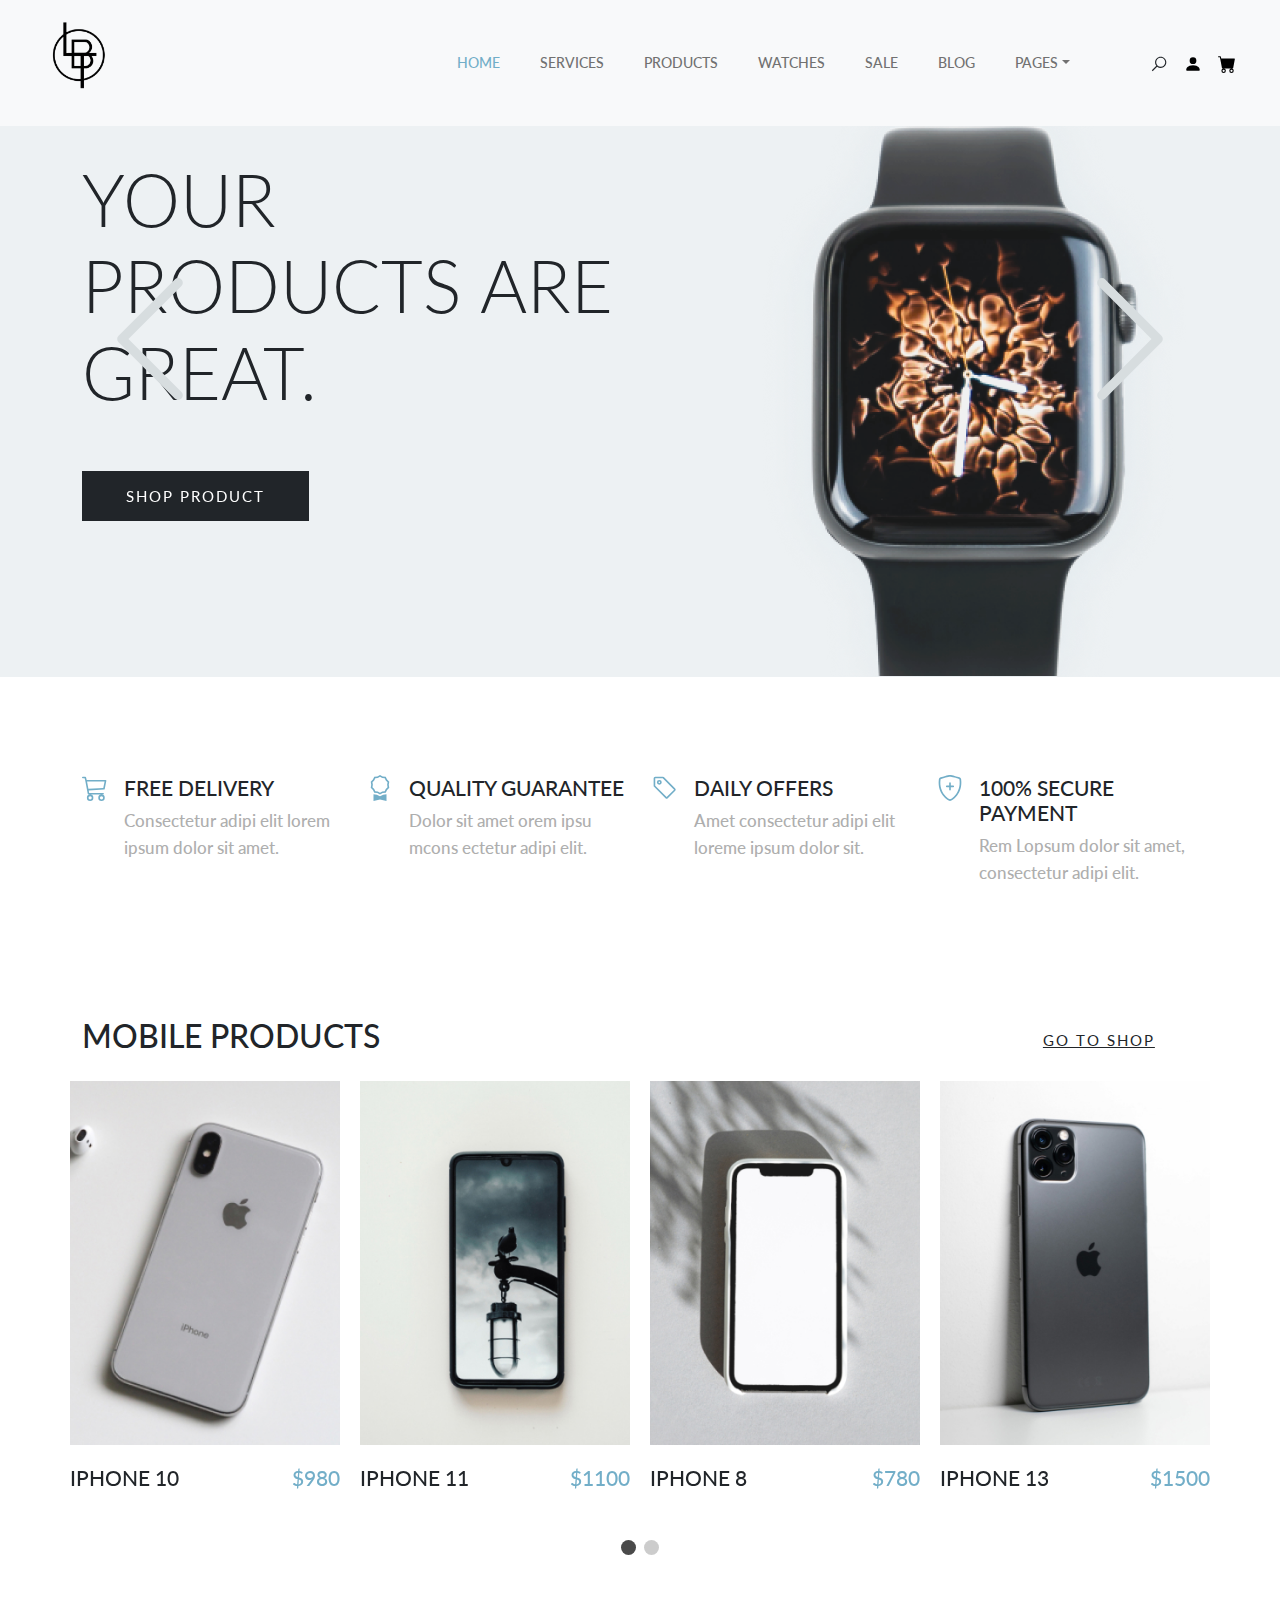
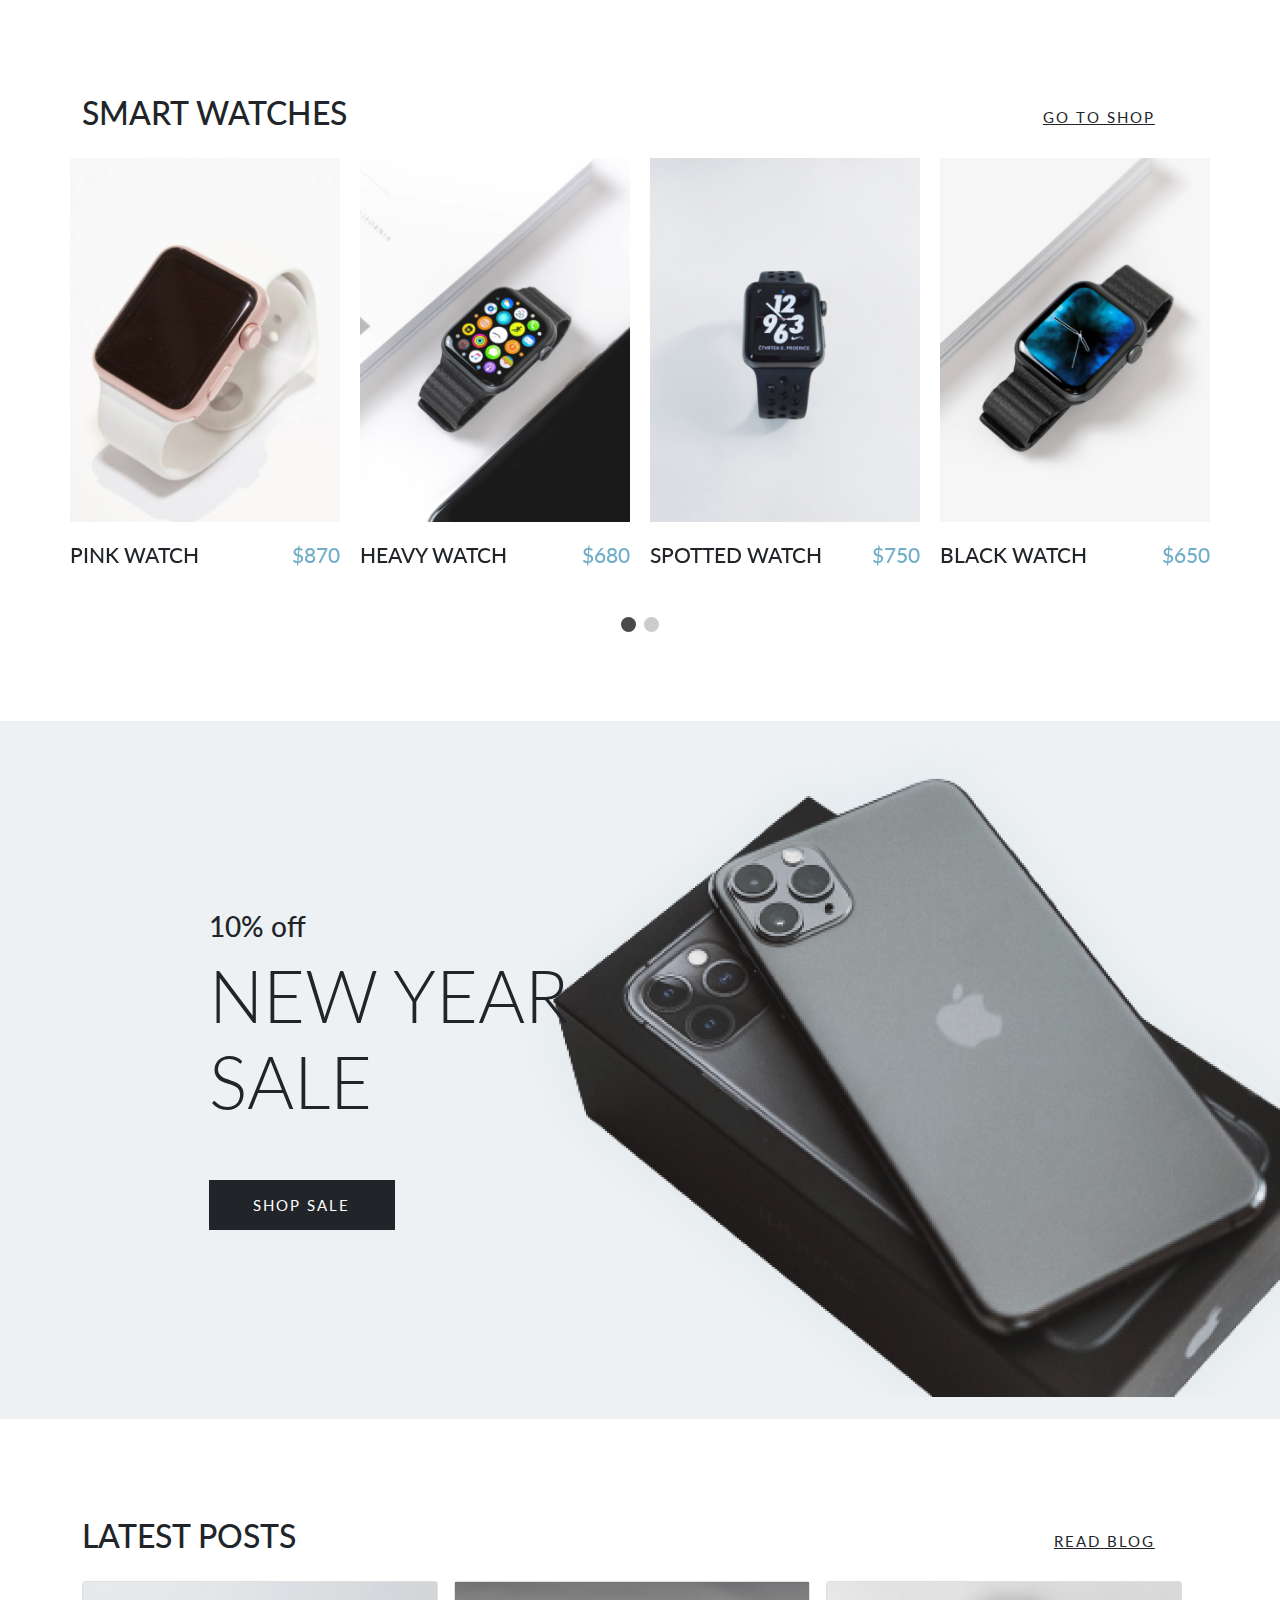
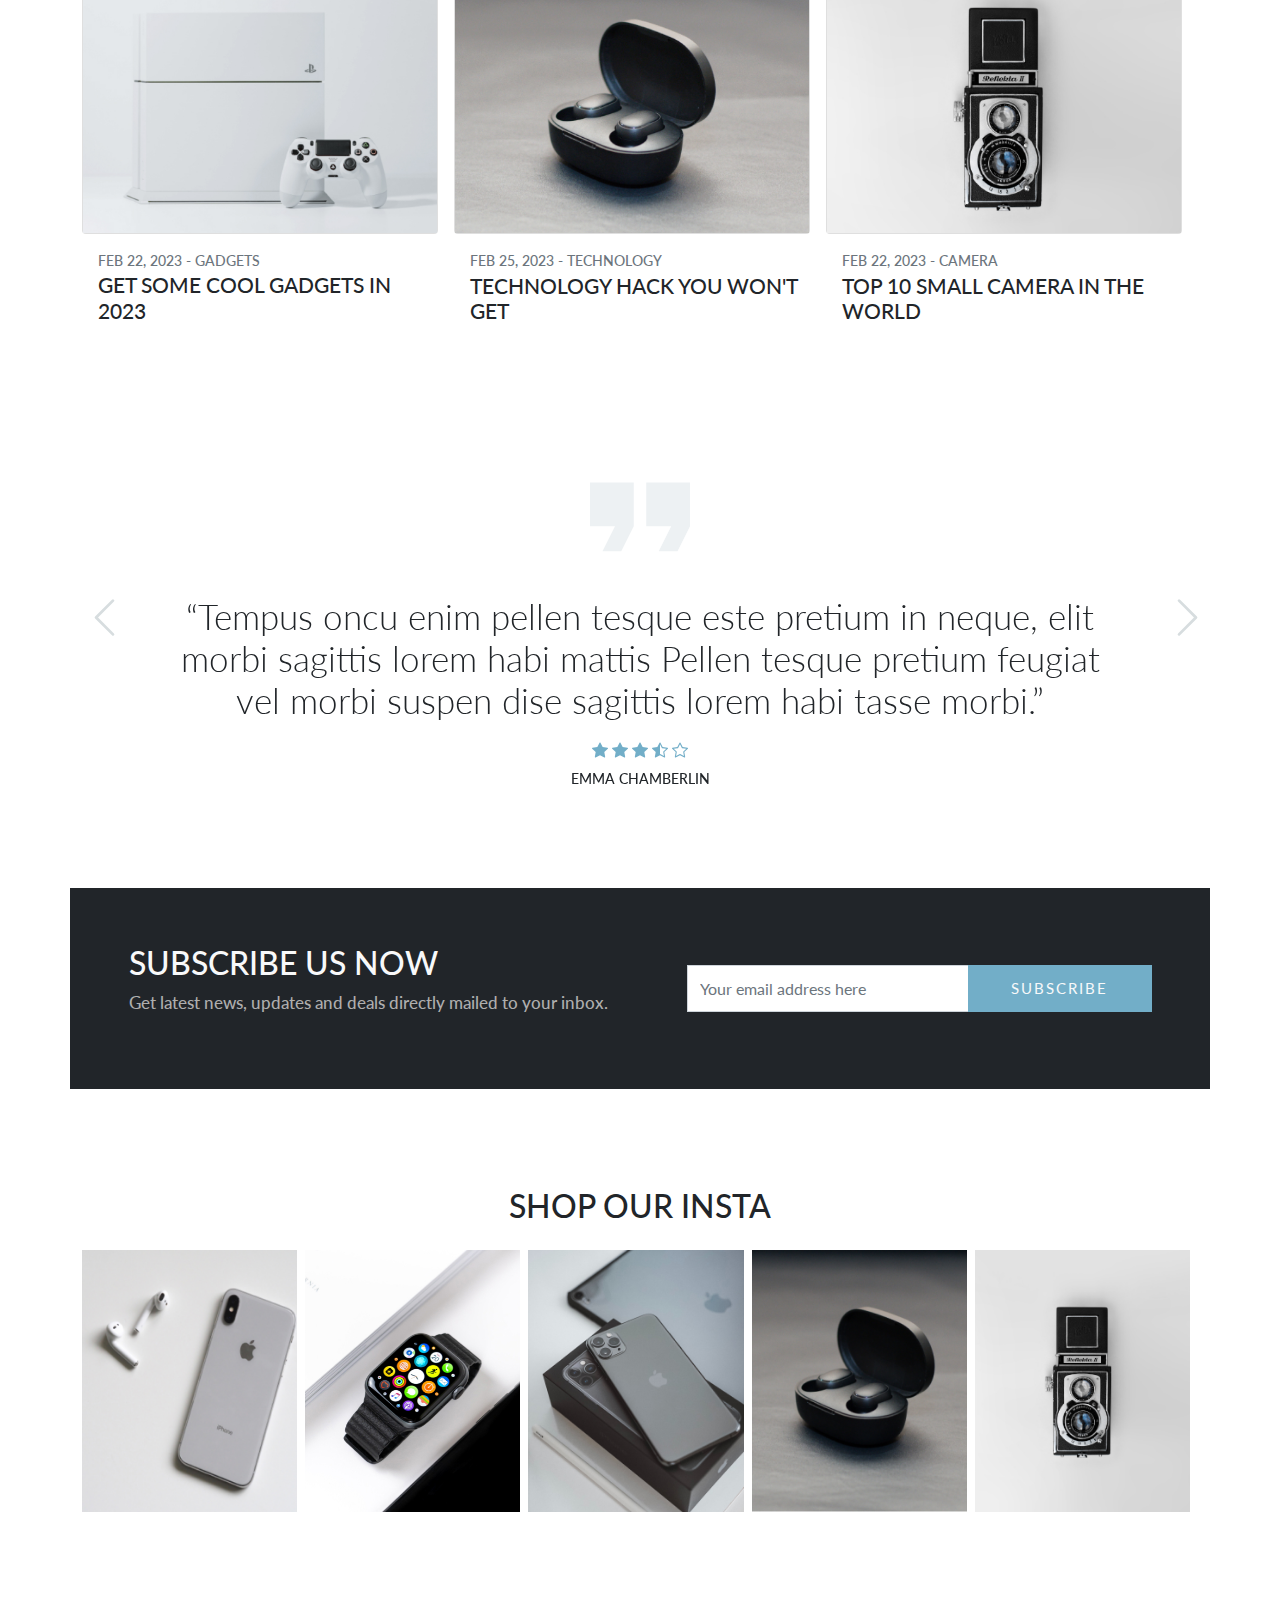
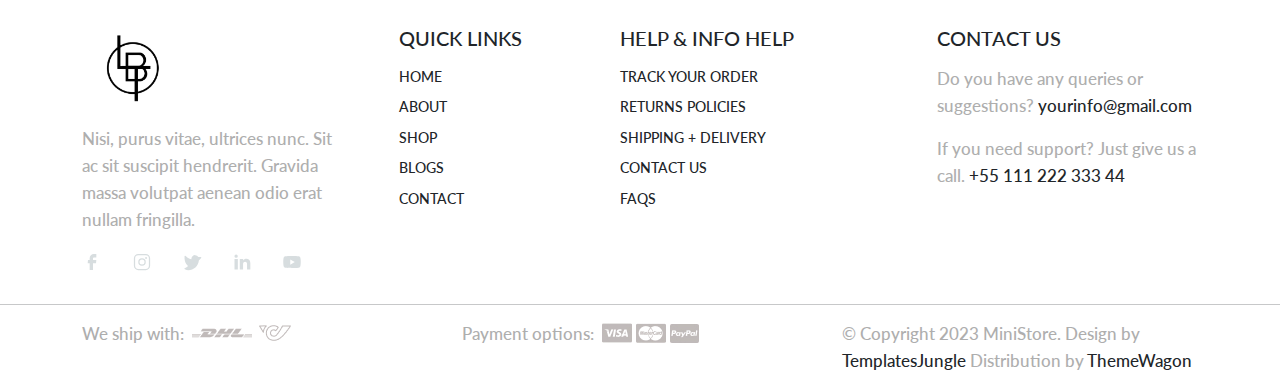
==== index.html @ c38f2921 "logo update" ====
<!DOCTYPE html>
<html>
  <head>
    <title>B.tech Laptopwala</title>
    <meta charset="utf-8" />
    <meta http-equiv="X-UA-Compatible" content="IE=edge" />
    <meta name="viewport" content="width=device-width, initial-scale=1.0" />
    <meta name="format-detection" content="telephone=no" />
    <meta name="apple-mobile-web-app-capable" content="yes" />
    <meta name="author" content="" />
    <meta name="keywords" content="" />
    <meta name="description" content="" />
    <link rel="stylesheet" type="text/css" href="css/bootstrap.min.css" />
    <link rel="stylesheet" type="text/css" href="style.css" />
    <link
      rel="stylesheet"
      href="https://cdn.jsdelivr.net/npm/swiper@9/swiper-bundle.min.css"
    />
    <link rel="preconnect" href="https://fonts.googleapis.com" />
    <link rel="preconnect" href="https://fonts.gstatic.com" crossorigin />
    <link
      href="https://fonts.googleapis.com/css2?family=Jost:wght@300;400;500&family=Lato:wght@300;400;700&display=swap"
      rel="stylesheet"
    />
    <!-- script
    ================================================== -->
    <script src="js/modernizr.js"></script>
  </head>
  <body
    data-bs-spy="scroll"
    data-bs-target="#navbar"
    data-bs-root-margin="0px 0px -40%"
    data-bs-smooth-scroll="true"
    tabindex="0"
  >
    <svg xmlns="http://www.w3.org/2000/svg" style="display: none">
      <symbol
        id="search"
        xmlns="http://www.w3.org/2000/svg"
        viewBox="0 0 32 32"
      >
        <title>Search</title>
        <path
          fill="currentColor"
          d="M19 3C13.488 3 9 7.488 9 13c0 2.395.84 4.59 2.25 6.313L3.281 27.28l1.439 1.44l7.968-7.969A9.922 9.922 0 0 0 19 23c5.512 0 10-4.488 10-10S24.512 3 19 3zm0 2c4.43 0 8 3.57 8 8s-3.57 8-8 8s-8-3.57-8-8s3.57-8 8-8z"
        />
      </symbol>
      <symbol xmlns="http://www.w3.org/2000/svg" id="user" viewBox="0 0 16 16">
        <path
          d="M3 14s-1 0-1-1 1-4 6-4 6 3 6 4-1 1-1 1H3Zm5-6a3 3 0 1 0 0-6 3 3 0 0 0 0 6Z"
        />
      </symbol>
      <symbol xmlns="http://www.w3.org/2000/svg" id="cart" viewBox="0 0 16 16">
        <path
          d="M0 1.5A.5.5 0 0 1 .5 1H2a.5.5 0 0 1 .485.379L2.89 3H14.5a.5.5 0 0 1 .491.592l-1.5 8A.5.5 0 0 1 13 12H4a.5.5 0 0 1-.491-.408L2.01 3.607 1.61 2H.5a.5.5 0 0 1-.5-.5zM5 12a2 2 0 1 0 0 4 2 2 0 0 0 0-4zm7 0a2 2 0 1 0 0 4 2 2 0 0 0 0-4zm-7 1a1 1 0 1 1 0 2 1 1 0 0 1 0-2zm7 0a1 1 0 1 1 0 2 1 1 0 0 1 0-2z"
        />
      </symbol>
      <svg
        xmlns="http://www.w3.org/2000/svg"
        id="chevron-left"
        viewBox="0 0 16 16"
      >
        <path
          fill-rule="evenodd"
          d="M11.354 1.646a.5.5 0 0 1 0 .708L5.707 8l5.647 5.646a.5.5 0 0 1-.708.708l-6-6a.5.5 0 0 1 0-.708l6-6a.5.5 0 0 1 .708 0z"
        />
      </svg>
      <symbol
        xmlns="http://www.w3.org/2000/svg"
        id="chevron-right"
        viewBox="0 0 16 16"
      >
        <path
          fill-rule="evenodd"
          d="M4.646 1.646a.5.5 0 0 1 .708 0l6 6a.5.5 0 0 1 0 .708l-6 6a.5.5 0 0 1-.708-.708L10.293 8 4.646 2.354a.5.5 0 0 1 0-.708z"
        />
      </symbol>
      <symbol
        xmlns="http://www.w3.org/2000/svg"
        id="cart-outline"
        viewBox="0 0 16 16"
      >
        <path
          d="M0 1.5A.5.5 0 0 1 .5 1H2a.5.5 0 0 1 .485.379L2.89 3H14.5a.5.5 0 0 1 .49.598l-1 5a.5.5 0 0 1-.465.401l-9.397.472L4.415 11H13a.5.5 0 0 1 0 1H4a.5.5 0 0 1-.491-.408L2.01 3.607 1.61 2H.5a.5.5 0 0 1-.5-.5zM3.102 4l.84 4.479 9.144-.459L13.89 4H3.102zM5 12a2 2 0 1 0 0 4 2 2 0 0 0 0-4zm7 0a2 2 0 1 0 0 4 2 2 0 0 0 0-4zm-7 1a1 1 0 1 1 0 2 1 1 0 0 1 0-2zm7 0a1 1 0 1 1 0 2 1 1 0 0 1 0-2z"
        />
      </symbol>
      <symbol
        xmlns="http://www.w3.org/2000/svg"
        id="quality"
        viewBox="0 0 16 16"
      >
        <path
          d="M9.669.864 8 0 6.331.864l-1.858.282-.842 1.68-1.337 1.32L2.6 6l-.306 1.854 1.337 1.32.842 1.68 1.858.282L8 12l1.669-.864 1.858-.282.842-1.68 1.337-1.32L13.4 6l.306-1.854-1.337-1.32-.842-1.68L9.669.864zm1.196 1.193.684 1.365 1.086 1.072L12.387 6l.248 1.506-1.086 1.072-.684 1.365-1.51.229L8 10.874l-1.355-.702-1.51-.229-.684-1.365-1.086-1.072L3.614 6l-.25-1.506 1.087-1.072.684-1.365 1.51-.229L8 1.126l1.356.702 1.509.229z"
        />
        <path
          d="M4 11.794V16l4-1 4 1v-4.206l-2.018.306L8 13.126 6.018 12.1 4 11.794z"
        />
      </symbol>
      <symbol
        xmlns="http://www.w3.org/2000/svg"
        id="price-tag"
        viewBox="0 0 16 16"
      >
        <path
          d="M6 4.5a1.5 1.5 0 1 1-3 0 1.5 1.5 0 0 1 3 0zm-1 0a.5.5 0 1 0-1 0 .5.5 0 0 0 1 0z"
        />
        <path
          d="M2 1h4.586a1 1 0 0 1 .707.293l7 7a1 1 0 0 1 0 1.414l-4.586 4.586a1 1 0 0 1-1.414 0l-7-7A1 1 0 0 1 1 6.586V2a1 1 0 0 1 1-1zm0 5.586 7 7L13.586 9l-7-7H2v4.586z"
        />
      </symbol>
      <symbol
        xmlns="http://www.w3.org/2000/svg"
        id="shield-plus"
        viewBox="0 0 16 16"
      >
        <path
          d="M5.338 1.59a61.44 61.44 0 0 0-2.837.856.481.481 0 0 0-.328.39c-.554 4.157.726 7.19 2.253 9.188a10.725 10.725 0 0 0 2.287 2.233c.346.244.652.42.893.533.12.057.218.095.293.118a.55.55 0 0 0 .101.025.615.615 0 0 0 .1-.025c.076-.023.174-.061.294-.118.24-.113.547-.29.893-.533a10.726 10.726 0 0 0 2.287-2.233c1.527-1.997 2.807-5.031 2.253-9.188a.48.48 0 0 0-.328-.39c-.651-.213-1.75-.56-2.837-.855C9.552 1.29 8.531 1.067 8 1.067c-.53 0-1.552.223-2.662.524zM5.072.56C6.157.265 7.31 0 8 0s1.843.265 2.928.56c1.11.3 2.229.655 2.887.87a1.54 1.54 0 0 1 1.044 1.262c.596 4.477-.787 7.795-2.465 9.99a11.775 11.775 0 0 1-2.517 2.453 7.159 7.159 0 0 1-1.048.625c-.28.132-.581.24-.829.24s-.548-.108-.829-.24a7.158 7.158 0 0 1-1.048-.625 11.777 11.777 0 0 1-2.517-2.453C1.928 10.487.545 7.169 1.141 2.692A1.54 1.54 0 0 1 2.185 1.43 62.456 62.456 0 0 1 5.072.56z"
        />
        <path
          d="M8 4.5a.5.5 0 0 1 .5.5v1.5H10a.5.5 0 0 1 0 1H8.5V9a.5.5 0 0 1-1 0V7.5H6a.5.5 0 0 1 0-1h1.5V5a.5.5 0 0 1 .5-.5z"
        />
      </symbol>
      <symbol
        xmlns="http://www.w3.org/2000/svg"
        id="star-fill"
        viewBox="0 0 16 16"
      >
        <path
          d="M3.612 15.443c-.386.198-.824-.149-.746-.592l.83-4.73L.173 6.765c-.329-.314-.158-.888.283-.95l4.898-.696L7.538.792c.197-.39.73-.39.927 0l2.184 4.327 4.898.696c.441.062.612.636.282.95l-3.522 3.356.83 4.73c.078.443-.36.79-.746.592L8 13.187l-4.389 2.256z"
        />
      </symbol>
      <symbol
        xmlns="http://www.w3.org/2000/svg"
        id="star-empty"
        viewBox="0 0 16 16"
      >
        <path
          d="M2.866 14.85c-.078.444.36.791.746.593l4.39-2.256 4.389 2.256c.386.198.824-.149.746-.592l-.83-4.73 3.522-3.356c.33-.314.16-.888-.282-.95l-4.898-.696L8.465.792a.513.513 0 0 0-.927 0L5.354 5.12l-4.898.696c-.441.062-.612.636-.283.95l3.523 3.356-.83 4.73zm4.905-2.767-3.686 1.894.694-3.957a.565.565 0 0 0-.163-.505L1.71 6.745l4.052-.576a.525.525 0 0 0 .393-.288L8 2.223l1.847 3.658a.525.525 0 0 0 .393.288l4.052.575-2.906 2.77a.565.565 0 0 0-.163.506l.694 3.957-3.686-1.894a.503.503 0 0 0-.461 0z"
        />
      </symbol>
      <symbol
        xmlns="http://www.w3.org/2000/svg"
        id="star-half"
        viewBox="0 0 16 16"
      >
        <path
          d="M5.354 5.119 7.538.792A.516.516 0 0 1 8 .5c.183 0 .366.097.465.292l2.184 4.327 4.898.696A.537.537 0 0 1 16 6.32a.548.548 0 0 1-.17.445l-3.523 3.356.83 4.73c.078.443-.36.79-.746.592L8 13.187l-4.389 2.256a.52.52 0 0 1-.146.05c-.342.06-.668-.254-.6-.642l.83-4.73L.173 6.765a.55.55 0 0 1-.172-.403.58.58 0 0 1 .085-.302.513.513 0 0 1 .37-.245l4.898-.696zM8 12.027a.5.5 0 0 1 .232.056l3.686 1.894-.694-3.957a.565.565 0 0 1 .162-.505l2.907-2.77-4.052-.576a.525.525 0 0 1-.393-.288L8.001 2.223 8 2.226v9.8z"
        />
      </symbol>
      <symbol xmlns="http://www.w3.org/2000/svg" id="quote" viewBox="0 0 24 24">
        <path
          fill="currentColor"
          d="m15 17l2-4h-4V6h7v7l-2 4h-3Zm-9 0l2-4H4V6h7v7l-2 4H6Z"
        />
      </symbol>
      <symbol
        xmlns="http://www.w3.org/2000/svg"
        id="facebook"
        viewBox="0 0 24 24"
      >
        <path
          fill="currentColor"
          d="M9.198 21.5h4v-8.01h3.604l.396-3.98h-4V7.5a1 1 0 0 1 1-1h3v-4h-3a5 5 0 0 0-5 5v2.01h-2l-.396 3.98h2.396v8.01Z"
        />
      </symbol>
      <symbol
        xmlns="http://www.w3.org/2000/svg"
        id="youtube"
        viewBox="0 0 32 32"
      >
        <path
          fill="currentColor"
          d="M29.41 9.26a3.5 3.5 0 0 0-2.47-2.47C24.76 6.2 16 6.2 16 6.2s-8.76 0-10.94.59a3.5 3.5 0 0 0-2.47 2.47A36.13 36.13 0 0 0 2 16a36.13 36.13 0 0 0 .59 6.74a3.5 3.5 0 0 0 2.47 2.47c2.18.59 10.94.59 10.94.59s8.76 0 10.94-.59a3.5 3.5 0 0 0 2.47-2.47A36.13 36.13 0 0 0 30 16a36.13 36.13 0 0 0-.59-6.74ZM13.2 20.2v-8.4l7.27 4.2Z"
        />
      </symbol>
      <symbol
        xmlns="http://www.w3.org/2000/svg"
        id="twitter"
        viewBox="0 0 256 256"
      >
        <path
          fill="currentColor"
          d="m245.66 77.66l-29.9 29.9C209.72 177.58 150.67 232 80 232c-14.52 0-26.49-2.3-35.58-6.84c-7.33-3.67-10.33-7.6-11.08-8.72a8 8 0 0 1 3.85-11.93c.26-.1 24.24-9.31 39.47-26.84a110.93 110.93 0 0 1-21.88-24.2c-12.4-18.41-26.28-50.39-22-98.18a8 8 0 0 1 13.65-4.92c.35.35 33.28 33.1 73.54 43.72V88a47.87 47.87 0 0 1 14.36-34.3A46.87 46.87 0 0 1 168.1 40a48.66 48.66 0 0 1 41.47 24H240a8 8 0 0 1 5.66 13.66Z"
        />
      </symbol>
      <symbol
        xmlns="http://www.w3.org/2000/svg"
        id="instagram"
        viewBox="0 0 256 256"
      >
        <path
          fill="currentColor"
          d="M128 80a48 48 0 1 0 48 48a48.05 48.05 0 0 0-48-48Zm0 80a32 32 0 1 1 32-32a32 32 0 0 1-32 32Zm48-136H80a56.06 56.06 0 0 0-56 56v96a56.06 56.06 0 0 0 56 56h96a56.06 56.06 0 0 0 56-56V80a56.06 56.06 0 0 0-56-56Zm40 152a40 40 0 0 1-40 40H80a40 40 0 0 1-40-40V80a40 40 0 0 1 40-40h96a40 40 0 0 1 40 40ZM192 76a12 12 0 1 1-12-12a12 12 0 0 1 12 12Z"
        />
      </symbol>
      <symbol
        xmlns="http://www.w3.org/2000/svg"
        id="linkedin"
        viewBox="0 0 24 24"
      >
        <path
          fill="currentColor"
          d="M6.94 5a2 2 0 1 1-4-.002a2 2 0 0 1 4 .002zM7 8.48H3V21h4V8.48zm6.32 0H9.34V21h3.94v-6.57c0-3.66 4.77-4 4.77 0V21H22v-7.93c0-6.17-7.06-5.94-8.72-2.91l.04-1.68z"
        />
      </symbol>
      <symbol
        xmlns="http://www.w3.org/2000/svg"
        id="nav-icon"
        viewBox="0 0 16 16"
      >
        <path
          d="M14 10.5a.5.5 0 0 0-.5-.5h-3a.5.5 0 0 0 0 1h3a.5.5 0 0 0 .5-.5zm0-3a.5.5 0 0 0-.5-.5h-7a.5.5 0 0 0 0 1h7a.5.5 0 0 0 .5-.5zm0-3a.5.5 0 0 0-.5-.5h-11a.5.5 0 0 0 0 1h11a.5.5 0 0 0 .5-.5z"
        />
      </symbol>
      <symbol xmlns="http://www.w3.org/2000/svg" id="close" viewBox="0 0 16 16">
        <path
          d="M2.146 2.854a.5.5 0 1 1 .708-.708L8 7.293l5.146-5.147a.5.5 0 0 1 .708.708L8.707 8l5.147 5.146a.5.5 0 0 1-.708.708L8 8.707l-5.146 5.147a.5.5 0 0 1-.708-.708L7.293 8 2.146 2.854Z"
        />
      </symbol>
      <symbol
        xmlns="http://www.w3.org/2000/svg"
        id="navbar-icon"
        viewBox="0 0 16 16"
      >
        <path
          d="M14 10.5a.5.5 0 0 0-.5-.5h-3a.5.5 0 0 0 0 1h3a.5.5 0 0 0 .5-.5zm0-3a.5.5 0 0 0-.5-.5h-7a.5.5 0 0 0 0 1h7a.5.5 0 0 0 .5-.5zm0-3a.5.5 0 0 0-.5-.5h-11a.5.5 0 0 0 0 1h11a.5.5 0 0 0 .5-.5z"
        />
      </symbol>
    </svg>

    <div class="search-popup">
      <div class="search-popup-container">
        <form role="search" method="get" class="search-form" action="">
          <input
            type="search"
            id="search-form"
            class="search-field"
            placeholder="Type and press enter"
            value=""
            name="s"
          />
          <button type="submit" class="search-submit">
            <svg class="search"><use xlink:href="#search"></use></svg>
          </button>
        </form>

        <h5 class="cat-list-title">Browse Categories</h5>

        <ul class="cat-list">
          <li class="cat-list-item">
            <a href="#" title="Mobile Phones">Mobile Phones</a>
          </li>
          <li class="cat-list-item">
            <a href="#" title="Smart Watches">Smart Watches</a>
          </li>
          <li class="cat-list-item">
            <a href="#" title="Headphones">Headphones</a>
          </li>
          <li class="cat-list-item">
            <a href="#" title="Accessories">Accessories</a>
          </li>
          <li class="cat-list-item">
            <a href="#" title="Monitors">Monitors</a>
          </li>
          <li class="cat-list-item">
            <a href="#" title="Speakers">Speakers</a>
          </li>
          <li class="cat-list-item">
            <a href="#" title="Memory Cards">Memory Cards</a>
          </li>
        </ul>
      </div>
    </div>

    <header
      id="header"
      class="site-header header-scrolled position-fixed text-black bg-light"
    >
      <nav id="header-nav" class="navbar navbar-expand-lg px-3">
        <div class="container-fluid">
          <a class="navbar-brand" href="index.html">
            <img src="images/main-logo.png" class="logo" style="width: 100px" />
          </a>
          <button
            class="navbar-toggler d-flex d-lg-none order-3 p-2"
            type="button"
            data-bs-toggle="offcanvas"
            data-bs-target="#bdNavbar"
            aria-controls="bdNavbar"
            aria-expanded="false"
            aria-label="Toggle navigation"
          >
            <svg class="navbar-icon">
              <use xlink:href="#navbar-icon"></use>
            </svg>
          </button>
          <div
            class="offcanvas offcanvas-end"
            tabindex="-1"
            id="bdNavbar"
            aria-labelledby="bdNavbarOffcanvasLabel"
          >
            <div class="offcanvas-header px-4 pb-0">
              <a class="navbar-brand" href="index.html" style="width: 100px">
                <img
                  src="images/main-logo.png"
                  class="logo"
                  style="width: 100px"
                />
              </a>
              <button
                type="button"
                class="btn-close btn-close-black"
                data-bs-dismiss="offcanvas"
                aria-label="Close"
                data-bs-target="#bdNavbar"
              ></button>
            </div>
            <div class="offcanvas-body">
              <ul
                id="navbar"
                class="navbar-nav text-uppercase justify-content-end align-items-center flex-grow-1 pe-3"
              >
                <li class="nav-item">
                  <a class="nav-link me-4 active" href="#billboard">Home</a>
                </li>
                <li class="nav-item">
                  <a class="nav-link me-4" href="#company-services">Services</a>
                </li>
                <li class="nav-item">
                  <a class="nav-link me-4" href="#mobile-products">Products</a>
                </li>
                <li class="nav-item">
                  <a class="nav-link me-4" href="#smart-watches">Watches</a>
                </li>
                <li class="nav-item">
                  <a class="nav-link me-4" href="#yearly-sale">Sale</a>
                </li>
                <li class="nav-item">
                  <a class="nav-link me-4" href="#latest-blog">Blog</a>
                </li>
                <li class="nav-item dropdown">
                  <a
                    class="nav-link me-4 dropdown-toggle link-dark"
                    data-bs-toggle="dropdown"
                    href="#"
                    role="button"
                    aria-expanded="false"
                    >Pages</a
                  >
                  <ul class="dropdown-menu">
                    <li>
                      <a href="about.html" class="dropdown-item">About</a>
                    </li>
                    <li>
                      <a href="blog.html" class="dropdown-item">Blog</a>
                    </li>
                    <li>
                      <a href="shop.html" class="dropdown-item">Shop</a>
                    </li>
                    <li>
                      <a href="cart.html" class="dropdown-item">Cart</a>
                    </li>
                    <li>
                      <a href="checkout.html" class="dropdown-item">Checkout</a>
                    </li>
                    <li>
                      <a href="single-post.html" class="dropdown-item"
                        >Single Post</a
                      >
                    </li>
                    <li>
                      <a href="single-product.html" class="dropdown-item"
                        >Single Product</a
                      >
                    </li>
                    <li>
                      <a href="contact.html" class="dropdown-item">Contact</a>
                    </li>
                  </ul>
                </li>
                <li class="nav-item">
                  <div class="user-items ps-5">
                    <ul class="d-flex justify-content-end list-unstyled">
                      <li class="search-item pe-3">
                        <a href="#" class="search-button">
                          <svg class="search">
                            <use xlink:href="#search"></use>
                          </svg>
                        </a>
                      </li>
                      <li class="pe-3">
                        <a href="#">
                          <svg class="user">
                            <use xlink:href="#user"></use>
                          </svg>
                        </a>
                      </li>
                      <li>
                        <a href="cart.html">
                          <svg class="cart">
                            <use xlink:href="#cart"></use>
                          </svg>
                        </a>
                      </li>
                    </ul>
                  </div>
                </li>
              </ul>
            </div>
          </div>
        </div>
      </nav>
    </header>
    <section
      id="billboard"
      class="position-relative overflow-hidden bg-light-blue"
    >
      <div class="swiper main-swiper">
        <div class="swiper-wrapper">
          <div class="swiper-slide">
            <div class="container">
              <div class="row d-flex align-items-center">
                <div class="col-md-6">
                  <div class="banner-content">
                    <h1 class="display-2 text-uppercase text-dark pb-5">
                      Your Products Are Great.
                    </h1>
                    <a
                      href="shop.html"
                      class="btn btn-medium btn-dark text-uppercase btn-rounded-none"
                      >Shop Product</a
                    >
                  </div>
                </div>
                <div class="col-md-5">
                  <div class="image-holder">
                    <img src="images/banner-image.png" alt="banner" />
                  </div>
                </div>
              </div>
            </div>
          </div>
          <div class="swiper-slide">
            <div class="container">
              <div class="row d-flex flex-wrap align-items-center">
                <div class="col-md-6">
                  <div class="banner-content">
                    <h1 class="display-2 text-uppercase text-dark pb-5">
                      Technology Hack You Won't Get
                    </h1>
                    <a
                      href="shop.html"
                      class="btn btn-medium btn-dark text-uppercase btn-rounded-none"
                      >Shop Product</a
                    >
                  </div>
                </div>
                <div class="col-md-5">
                  <div class="image-holder">
                    <img src="images/banner-image.png" alt="banner" />
                  </div>
                </div>
              </div>
            </div>
          </div>
        </div>
      </div>
      <div class="swiper-icon swiper-arrow swiper-arrow-prev">
        <svg class="chevron-left">
          <use xlink:href="#chevron-left" />
        </svg>
      </div>
      <div class="swiper-icon swiper-arrow swiper-arrow-next">
        <svg class="chevron-right">
          <use xlink:href="#chevron-right" />
        </svg>
      </div>
    </section>
    <section id="company-services" class="padding-large">
      <div class="container">
        <div class="row">
          <div class="col-lg-3 col-md-6 pb-3">
            <div class="icon-box d-flex">
              <div class="icon-box-icon pe-3 pb-3">
                <svg class="cart-outline">
                  <use xlink:href="#cart-outline" />
                </svg>
              </div>
              <div class="icon-box-content">
                <h3 class="card-title text-uppercase text-dark">
                  Free delivery
                </h3>
                <p>Consectetur adipi elit lorem ipsum dolor sit amet.</p>
              </div>
            </div>
          </div>
          <div class="col-lg-3 col-md-6 pb-3">
            <div class="icon-box d-flex">
              <div class="icon-box-icon pe-3 pb-3">
                <svg class="quality">
                  <use xlink:href="#quality" />
                </svg>
              </div>
              <div class="icon-box-content">
                <h3 class="card-title text-uppercase text-dark">
                  Quality guarantee
                </h3>
                <p>Dolor sit amet orem ipsu mcons ectetur adipi elit.</p>
              </div>
            </div>
          </div>
          <div class="col-lg-3 col-md-6 pb-3">
            <div class="icon-box d-flex">
              <div class="icon-box-icon pe-3 pb-3">
                <svg class="price-tag">
                  <use xlink:href="#price-tag" />
                </svg>
              </div>
              <div class="icon-box-content">
                <h3 class="card-title text-uppercase text-dark">
                  Daily offers
                </h3>
                <p>Amet consectetur adipi elit loreme ipsum dolor sit.</p>
              </div>
            </div>
          </div>
          <div class="col-lg-3 col-md-6 pb-3">
            <div class="icon-box d-flex">
              <div class="icon-box-icon pe-3 pb-3">
                <svg class="shield-plus">
                  <use xlink:href="#shield-plus" />
                </svg>
              </div>
              <div class="icon-box-content">
                <h3 class="card-title text-uppercase text-dark">
                  100% secure payment
                </h3>
                <p>Rem Lopsum dolor sit amet, consectetur adipi elit.</p>
              </div>
            </div>
          </div>
        </div>
      </div>
    </section>
    <section
      id="mobile-products"
      class="product-store position-relative padding-large no-padding-top"
    >
      <div class="container">
        <div class="row">
          <div class="display-header d-flex justify-content-between pb-3">
            <h2 class="display-7 text-dark text-uppercase">Mobile Products</h2>
            <div class="btn-right">
              <a
                href="shop.html"
                class="btn btn-medium btn-normal text-uppercase"
                >Go to Shop</a
              >
            </div>
          </div>
          <div class="swiper product-swiper">
            <div class="swiper-wrapper">
              <div class="swiper-slide">
                <div class="product-card position-relative">
                  <div class="image-holder">
                    <img
                      src="images/product-item1.jpg"
                      alt="product-item"
                      class="img-fluid"
                    />
                  </div>
                  <div class="cart-concern position-absolute">
                    <div class="cart-button d-flex">
                      <a href="#" class="btn btn-medium btn-black"
                        >Add to Cart<svg class="cart-outline">
                          <use xlink:href="#cart-outline"></use></svg
                      ></a>
                    </div>
                  </div>
                  <div
                    class="card-detail d-flex justify-content-between align-items-baseline pt-3"
                  >
                    <h3 class="card-title text-uppercase">
                      <a href="#">Iphone 10</a>
                    </h3>
                    <span class="item-price text-primary">$980</span>
                  </div>
                </div>
              </div>
              <div class="swiper-slide">
                <div class="product-card position-relative">
                  <div class="image-holder">
                    <img
                      src="images/product-item2.jpg"
                      alt="product-item"
                      class="img-fluid"
                    />
                  </div>
                  <div class="cart-concern position-absolute">
                    <div class="cart-button d-flex">
                      <a href="#" class="btn btn-medium btn-black"
                        >Add to Cart<svg class="cart-outline">
                          <use xlink:href="#cart-outline"></use></svg
                      ></a>
                    </div>
                  </div>
                  <div
                    class="card-detail d-flex justify-content-between align-items-baseline pt-3"
                  >
                    <h3 class="card-title text-uppercase">
                      <a href="#">Iphone 11</a>
                    </h3>
                    <span class="item-price text-primary">$1100</span>
                  </div>
                </div>
              </div>
              <div class="swiper-slide">
                <div class="product-card position-relative">
                  <div class="image-holder">
                    <img
                      src="images/product-item3.jpg"
                      alt="product-item"
                      class="img-fluid"
                    />
                  </div>
                  <div class="cart-concern position-absolute">
                    <div class="cart-button d-flex">
                      <a href="#" class="btn btn-medium btn-black"
                        >Add to Cart<svg class="cart-outline">
                          <use xlink:href="#cart-outline"></use></svg
                      ></a>
                    </div>
                  </div>
                  <div
                    class="card-detail d-flex justify-content-between align-items-baseline pt-3"
                  >
                    <h3 class="card-title text-uppercase">
                      <a href="#">Iphone 8</a>
                    </h3>
                    <span class="item-price text-primary">$780</span>
                  </div>
                </div>
              </div>
              <div class="swiper-slide">
                <div class="product-card position-relative">
                  <div class="image-holder">
                    <img
                      src="images/product-item4.jpg"
                      alt="product-item"
                      class="img-fluid"
                    />
                  </div>
                  <div class="cart-concern position-absolute">
                    <div class="cart-button d-flex">
                      <a href="#" class="btn btn-medium btn-black"
                        >Add to Cart<svg class="cart-outline">
                          <use xlink:href="#cart-outline"></use></svg
                      ></a>
                    </div>
                  </div>
                  <div
                    class="card-detail d-flex justify-content-between align-items-baseline pt-3"
                  >
                    <h3 class="card-title text-uppercase">
                      <a href="#">Iphone 13</a>
                    </h3>
                    <span class="item-price text-primary">$1500</span>
                  </div>
                </div>
              </div>
              <div class="swiper-slide">
                <div class="product-card position-relative">
                  <div class="image-holder">
                    <img
                      src="images/product-item5.jpg"
                      alt="product-item"
                      class="img-fluid"
                    />
                  </div>
                  <div class="cart-concern position-absolute">
                    <div class="cart-button d-flex">
                      <a href="#" class="btn btn-medium btn-black"
                        >Add to Cart<svg class="cart-outline">
                          <use xlink:href="#cart-outline"></use></svg
                      ></a>
                    </div>
                  </div>
                  <div
                    class="card-detail d-flex justify-content-between align-items-baseline pt-3"
                  >
                    <h3 class="card-title text-uppercase">
                      <a href="#">Iphone 12</a>
                    </h3>
                    <span class="item-price text-primary">$1300</span>
                  </div>
                </div>
              </div>
            </div>
          </div>
        </div>
      </div>
      <div class="swiper-pagination position-absolute text-center"></div>
    </section>
    <section
      id="smart-watches"
      class="product-store padding-large position-relative"
    >
      <div class="container">
        <div class="row">
          <div class="display-header d-flex justify-content-between pb-3">
            <h2 class="display-7 text-dark text-uppercase">Smart Watches</h2>
            <div class="btn-right">
              <a
                href="shop.html"
                class="btn btn-medium btn-normal text-uppercase"
                >Go to Shop</a
              >
            </div>
          </div>
          <div class="swiper product-watch-swiper">
            <div class="swiper-wrapper">
              <div class="swiper-slide">
                <div class="product-card position-relative">
                  <div class="image-holder">
                    <img
                      src="images/product-item6.jpg"
                      alt="product-item"
                      class="img-fluid"
                    />
                  </div>
                  <div class="cart-concern position-absolute">
                    <div class="cart-button d-flex">
                      <a href="#" class="btn btn-medium btn-black"
                        >Add to Cart<svg class="cart-outline">
                          <use xlink:href="#cart-outline"></use></svg
                      ></a>
                    </div>
                  </div>
                  <div
                    class="card-detail d-flex justify-content-between align-items-baseline pt-3"
                  >
                    <h3 class="card-title text-uppercase">
                      <a href="#">Pink watch</a>
                    </h3>
                    <span class="item-price text-primary">$870</span>
                  </div>
                </div>
              </div>
              <div class="swiper-slide">
                <div class="product-card position-relative">
                  <div class="image-holder">
                    <img
                      src="images/product-item7.jpg"
                      alt="product-item"
                      class="img-fluid"
                    />
                  </div>
                  <div class="cart-concern position-absolute">
                    <div class="cart-button d-flex">
                      <a href="#" class="btn btn-medium btn-black"
                        >Add to Cart<svg class="cart-outline">
                          <use xlink:href="#cart-outline"></use></svg
                      ></a>
                    </div>
                  </div>
                  <div
                    class="card-detail d-flex justify-content-between align-items-baseline pt-3"
                  >
                    <h3 class="card-title text-uppercase">
                      <a href="#">Heavy watch</a>
                    </h3>
                    <span class="item-price text-primary">$680</span>
                  </div>
                </div>
              </div>
              <div class="swiper-slide">
                <div class="product-card position-relative">
                  <div class="image-holder">
                    <img
                      src="images/product-item8.jpg"
                      alt="product-item"
                      class="img-fluid"
                    />
                  </div>
                  <div class="cart-concern position-absolute">
                    <div class="cart-button d-flex">
                      <a href="#" class="btn btn-medium btn-black"
                        >Add to Cart<svg class="cart-outline">
                          <use xlink:href="#cart-outline"></use></svg
                      ></a>
                    </div>
                  </div>
                  <div
                    class="card-detail d-flex justify-content-between align-items-baseline pt-3"
                  >
                    <h3 class="card-title text-uppercase">
                      <a href="#">spotted watch</a>
                    </h3>
                    <span class="item-price text-primary">$750</span>
                  </div>
                </div>
              </div>
              <div class="swiper-slide">
                <div class="product-card position-relative">
                  <div class="image-holder">
                    <img
                      src="images/product-item9.jpg"
                      alt="product-item"
                      class="img-fluid"
                    />
                  </div>
                  <div class="cart-concern position-absolute">
                    <div class="cart-button d-flex">
                      <a href="#" class="btn btn-medium btn-black"
                        >Add to Cart<svg class="cart-outline">
                          <use xlink:href="#cart-outline"></use></svg
                      ></a>
                    </div>
                  </div>
                  <div
                    class="card-detail d-flex justify-content-between align-items-baseline pt-3"
                  >
                    <h3 class="card-title text-uppercase">
                      <a href="#">black watch</a>
                    </h3>
                    <span class="item-price text-primary">$650</span>
                  </div>
                </div>
              </div>
              <div class="swiper-slide">
                <div class="product-card position-relative">
                  <div class="image-holder">
                    <img
                      src="images/product-item10.jpg"
                      alt="product-item"
                      class="img-fluid"
                    />
                  </div>
                  <div class="cart-concern position-absolute">
                    <div class="cart-button d-flex">
                      <a href="#" class="btn btn-medium btn-black"
                        >Add to Cart<svg class="cart-outline">
                          <use xlink:href="#cart-outline"></use></svg
                      ></a>
                    </div>
                  </div>
                  <div class="card-detail d-flex justify-content-between pt-3">
                    <h3 class="card-title text-uppercase">
                      <a href="#">black watch</a>
                    </h3>
                    <span class="item-price text-primary">$750</span>
                  </div>
                </div>
              </div>
            </div>
          </div>
        </div>
      </div>
      <div class="swiper-pagination position-absolute text-center"></div>
    </section>
    <section
      id="yearly-sale"
      class="bg-light-blue overflow-hidden mt-5 padding-xlarge"
      style="
        background-image: url('images/single-image1.png');
        background-position: right;
        background-repeat: no-repeat;
      "
    >
      <div class="row d-flex flex-wrap align-items-center">
        <div class="col-md-6 col-sm-12">
          <div class="text-content offset-4 padding-medium">
            <h3>10% off</h3>
            <h2 class="display-2 pb-5 text-uppercase text-dark">
              New year sale
            </h2>
            <a
              href="shop.html"
              class="btn btn-medium btn-dark text-uppercase btn-rounded-none"
              >Shop Sale</a
            >
          </div>
        </div>
        <div class="col-md-6 col-sm-12"></div>
      </div>
    </section>
    <section id="latest-blog" class="padding-large">
      <div class="container">
        <div class="row">
          <div class="display-header d-flex justify-content-between pb-3">
            <h2 class="display-7 text-dark text-uppercase">Latest Posts</h2>
            <div class="btn-right">
              <a
                href="blog.html"
                class="btn btn-medium btn-normal text-uppercase"
                >Read Blog</a
              >
            </div>
          </div>
          <div class="post-grid d-flex flex-wrap justify-content-between">
            <div class="col-lg-4 col-sm-12">
              <div class="card border-none me-3">
                <div class="card-image">
                  <img src="images/post-item1.jpg" alt="" class="img-fluid" />
                </div>
              </div>
              <div class="card-body text-uppercase">
                <div class="card-meta text-muted">
                  <span class="meta-date">feb 22, 2023</span>
                  <span class="meta-category">- Gadgets</span>
                </div>
                <h3 class="card-title">
                  <a href="#">Get some cool gadgets in 2023</a>
                </h3>
              </div>
            </div>
            <div class="col-lg-4 col-sm-12">
              <div class="card border-none me-3">
                <div class="card-image">
                  <img src="images/post-item2.jpg" alt="" class="img-fluid" />
                </div>
              </div>
              <div class="card-body text-uppercase">
                <div class="card-meta text-muted">
                  <span class="meta-date">feb 25, 2023</span>
                  <span class="meta-category">- Technology</span>
                </div>
                <h3 class="card-title">
                  <a href="#">Technology Hack You Won't Get</a>
                </h3>
              </div>
            </div>
            <div class="col-lg-4 col-sm-12">
              <div class="card border-none me-3">
                <div class="card-image">
                  <img src="images/post-item3.jpg" alt="" class="img-fluid" />
                </div>
              </div>
              <div class="card-body text-uppercase">
                <div class="card-meta text-muted">
                  <span class="meta-date">feb 22, 2023</span>
                  <span class="meta-category">- Camera</span>
                </div>
                <h3 class="card-title">
                  <a href="#">Top 10 Small Camera In The World</a>
                </h3>
              </div>
            </div>
          </div>
        </div>
      </div>
    </section>
    <section id="testimonials" class="position-relative">
      <div class="container">
        <div class="row">
          <div class="review-content position-relative">
            <div
              class="swiper-icon swiper-arrow swiper-arrow-prev position-absolute d-flex align-items-center"
            >
              <svg class="chevron-left">
                <use xlink:href="#chevron-left" />
              </svg>
            </div>
            <div class="swiper testimonial-swiper">
              <div class="quotation text-center">
                <svg class="quote">
                  <use xlink:href="#quote" />
                </svg>
              </div>
              <div class="swiper-wrapper">
                <div
                  class="swiper-slide text-center d-flex justify-content-center"
                >
                  <div class="review-item col-md-10">
                    <i class="icon icon-review"></i>
                    <blockquote>
                      “Tempus oncu enim pellen tesque este pretium in neque,
                      elit morbi sagittis lorem habi mattis Pellen tesque
                      pretium feugiat vel morbi suspen dise sagittis lorem habi
                      tasse morbi.”
                    </blockquote>
                    <div class="rating">
                      <svg class="star star-fill">
                        <use xlink:href="#star-fill"></use>
                      </svg>
                      <svg class="star star-fill">
                        <use xlink:href="#star-fill"></use>
                      </svg>
                      <svg class="star star-fill">
                        <use xlink:href="#star-fill"></use>
                      </svg>
                      <svg class="star star-half">
                        <use xlink:href="#star-half"></use>
                      </svg>
                      <svg class="star star-empty">
                        <use xlink:href="#star-empty"></use>
                      </svg>
                    </div>
                    <div class="author-detail">
                      <div class="name text-dark text-uppercase pt-2">
                        Emma Chamberlin
                      </div>
                    </div>
                  </div>
                </div>
                <div
                  class="swiper-slide text-center d-flex justify-content-center"
                >
                  <div class="review-item col-md-10">
                    <i class="icon icon-review"></i>
                    <blockquote>
                      “A blog is a digital publication that can complement a
                      website or exist independently. A blog may include
                      articles, short posts, listicles, infographics, videos,
                      and other digital content.”
                    </blockquote>
                    <div class="rating">
                      <svg class="star star-fill">
                        <use xlink:href="#star-fill"></use>
                      </svg>
                      <svg class="star star-fill">
                        <use xlink:href="#star-fill"></use>
                      </svg>
                      <svg class="star star-fill">
                        <use xlink:href="#star-fill"></use>
                      </svg>
                      <svg class="star star-half">
                        <use xlink:href="#star-half"></use>
                      </svg>
                      <svg class="star star-empty">
                        <use xlink:href="#star-empty"></use>
                      </svg>
                    </div>
                    <div class="author-detail">
                      <div class="name text-dark text-uppercase pt-2">
                        Jennie Rose
                      </div>
                    </div>
                  </div>
                </div>
              </div>
            </div>
            <div
              class="swiper-icon swiper-arrow swiper-arrow-next position-absolute d-flex align-items-center"
            >
              <svg class="chevron-right">
                <use xlink:href="#chevron-right" />
              </svg>
            </div>
          </div>
        </div>
      </div>
      <div class="swiper-pagination"></div>
    </section>
    <section
      id="subscribe"
      class="container-grid padding-large position-relative overflow-hidden"
    >
      <div class="container">
        <div class="row">
          <div
            class="subscribe-content bg-dark d-flex flex-wrap justify-content-center align-items-center padding-medium"
          >
            <div class="col-md-6 col-sm-12">
              <div class="display-header pe-3">
                <h2 class="display-7 text-uppercase text-light">
                  Subscribe Us Now
                </h2>
                <p>
                  Get latest news, updates and deals directly mailed to your
                  inbox.
                </p>
              </div>
            </div>
            <div class="col-md-5 col-sm-12">
              <form class="subscription-form validate">
                <div class="input-group flex-wrap">
                  <input
                    class="form-control btn-rounded-none"
                    type="email"
                    name="EMAIL"
                    placeholder="Your email address here"
                    required=""
                  />
                  <button
                    class="btn btn-medium btn-primary text-uppercase btn-rounded-none"
                    type="submit"
                    name="subscribe"
                  >
                    Subscribe
                  </button>
                </div>
              </form>
            </div>
          </div>
        </div>
      </div>
    </section>
    <section
      id="instagram"
      class="padding-large overflow-hidden no-padding-top"
    >
      <div class="container">
        <div class="row">
          <div class="display-header text-uppercase text-dark text-center pb-3">
            <h2 class="display-7">Shop Our Insta</h2>
          </div>
          <div class="d-flex flex-wrap">
            <figure class="instagram-item pe-2">
              <a
                href="https://templatesjungle.com/"
                class="image-link position-relative"
              >
                <img
                  src="images/insta-item1.jpg"
                  alt="instagram"
                  class="insta-image"
                />
                <div
                  class="icon-overlay position-absolute d-flex justify-content-center"
                >
                  <svg class="instagram">
                    <use xlink:href="#instagram"></use>
                  </svg>
                </div>
              </a>
            </figure>
            <figure class="instagram-item pe-2">
              <a
                href="https://templatesjungle.com/"
                class="image-link position-relative"
              >
                <img
                  src="images/insta-item2.jpg"
                  alt="instagram"
                  class="insta-image"
                />
                <div
                  class="icon-overlay position-absolute d-flex justify-content-center"
                >
                  <svg class="instagram">
                    <use xlink:href="#instagram"></use>
                  </svg>
                </div>
              </a>
            </figure>
            <figure class="instagram-item pe-2">
              <a
                href="https://templatesjungle.com/"
                class="image-link position-relative"
              >
                <img
                  src="images/insta-item3.jpg"
                  alt="instagram"
                  class="insta-image"
                />
                <div
                  class="icon-overlay position-absolute d-flex justify-content-center"
                >
                  <svg class="instagram">
                    <use xlink:href="#instagram"></use>
                  </svg>
                </div>
              </a>
            </figure>
            <figure class="instagram-item pe-2">
              <a
                href="https://templatesjungle.com/"
                class="image-link position-relative"
              >
                <img
                  src="images/insta-item4.jpg"
                  alt="instagram"
                  class="insta-image"
                />
                <div
                  class="icon-overlay position-absolute d-flex justify-content-center"
                >
                  <svg class="instagram">
                    <use xlink:href="#instagram"></use>
                  </svg>
                </div>
              </a>
            </figure>
            <figure class="instagram-item pe-2">
              <a
                href="https://templatesjungle.com/"
                class="image-link position-relative"
              >
                <img
                  src="images/insta-item5.jpg"
                  alt="instagram"
                  class="insta-image"
                />
                <div
                  class="icon-overlay position-absolute d-flex justify-content-center"
                >
                  <svg class="instagram">
                    <use xlink:href="#instagram"></use>
                  </svg>
                </div>
              </a>
            </figure>
          </div>
        </div>
      </div>
    </section>
    <footer id="footer" class="overflow-hidden">
      <div class="container">
        <div class="row">
          <div class="footer-top-area">
            <div class="row d-flex flex-wrap justify-content-between">
              <div class="col-lg-3 col-sm-6">
                <div class="footer-menu">
                  <img
                    src="images/main-logo.png"
                    alt="logo"
                    style="width: 100px"
                  />
                  <p>
                    Nisi, purus vitae, ultrices nunc. Sit ac sit suscipit
                    hendrerit. Gravida massa volutpat aenean odio erat nullam
                    fringilla.
                  </p>
                  <div class="social-links">
                    <ul class="d-flex list-unstyled">
                      <li>
                        <a href="#">
                          <svg class="facebook">
                            <use xlink:href="#facebook" />
                          </svg>
                        </a>
                      </li>
                      <li>
                        <a href="#">
                          <svg class="instagram">
                            <use xlink:href="#instagram" />
                          </svg>
                        </a>
                      </li>
                      <li>
                        <a href="#">
                          <svg class="twitter">
                            <use xlink:href="#twitter" />
                          </svg>
                        </a>
                      </li>
                      <li>
                        <a href="#">
                          <svg class="linkedin">
                            <use xlink:href="#linkedin" />
                          </svg>
                        </a>
                      </li>
                      <li>
                        <a href="#">
                          <svg class="youtube">
                            <use xlink:href="#youtube" />
                          </svg>
                        </a>
                      </li>
                    </ul>
                  </div>
                </div>
              </div>
              <div class="col-lg-2 col-sm-6 pb-3">
                <div class="footer-menu text-uppercase">
                  <h5 class="widget-title pb-2">Quick Links</h5>
                  <ul class="menu-list list-unstyled text-uppercase">
                    <li class="menu-item pb-2">
                      <a href="#">Home</a>
                    </li>
                    <li class="menu-item pb-2">
                      <a href="#">About</a>
                    </li>
                    <li class="menu-item pb-2">
                      <a href="#">Shop</a>
                    </li>
                    <li class="menu-item pb-2">
                      <a href="#">Blogs</a>
                    </li>
                    <li class="menu-item pb-2">
                      <a href="#">Contact</a>
                    </li>
                  </ul>
                </div>
              </div>
              <div class="col-lg-3 col-sm-6 pb-3">
                <div class="footer-menu text-uppercase">
                  <h5 class="widget-title pb-2">Help & Info Help</h5>
                  <ul class="menu-list list-unstyled">
                    <li class="menu-item pb-2">
                      <a href="#">Track Your Order</a>
                    </li>
                    <li class="menu-item pb-2">
                      <a href="#">Returns Policies</a>
                    </li>
                    <li class="menu-item pb-2">
                      <a href="#">Shipping + Delivery</a>
                    </li>
                    <li class="menu-item pb-2">
                      <a href="#">Contact Us</a>
                    </li>
                    <li class="menu-item pb-2">
                      <a href="#">Faqs</a>
                    </li>
                  </ul>
                </div>
              </div>
              <div class="col-lg-3 col-sm-6 pb-3">
                <div class="footer-menu contact-item">
                  <h5 class="widget-title text-uppercase pb-2">Contact Us</h5>
                  <p>
                    Do you have any queries or suggestions?
                    <a href="mailto:">yourinfo@gmail.com</a>
                  </p>
                  <p>
                    If you need support? Just give us a call.
                    <a href="">+55 111 222 333 44</a>
                  </p>
                </div>
              </div>
            </div>
          </div>
        </div>
      </div>
      <hr />
    </footer>
    <div id="footer-bottom">
      <div class="container">
        <div class="row d-flex flex-wrap justify-content-between">
          <div class="col-md-4 col-sm-6">
            <div class="Shipping d-flex">
              <p>We ship with:</p>
              <div class="card-wrap ps-2">
                <img src="images/dhl.png" alt="visa" />
                <img src="images/shippingcard.png" alt="mastercard" />
              </div>
            </div>
          </div>
          <div class="col-md-4 col-sm-6">
            <div class="payment-method d-flex">
              <p>Payment options:</p>
              <div class="card-wrap ps-2">
                <img src="images/visa.jpg" alt="visa" />
                <img src="images/mastercard.jpg" alt="mastercard" />
                <img src="images/paypal.jpg" alt="paypal" />
              </div>
            </div>
          </div>
          <div class="col-md-4 col-sm-6">
            <div class="copyright">
              <p>
                © Copyright 2023 MiniStore. Design by
                <a href="https://templatesjungle.com/">TemplatesJungle</a>
                Distribution by <a href="https://themewagon.com">ThemeWagon</a>
              </p>
            </div>
          </div>
        </div>
      </div>
    </div>
    <script src="js/jquery-1.11.0.min.js"></script>
    <script src="https://cdn.jsdelivr.net/npm/swiper/swiper-bundle.min.js"></script>
    <script type="text/javascript" src="js/bootstrap.bundle.min.js"></script>
    <script type="text/javascript" src="js/plugins.js"></script>
    <script type="text/javascript" src="js/script.js"></script>
  </body>
</html>
---- style.css ----
/*
Theme Name: Ministore
Theme URI: 
Author: 
Author URI: 
Description: Ministore is specially designed product packaged for Ministore by Moksha.
Version: 
*/

/*--------------------------------------------------------------
This is main CSS file that contains custom style rules used in this template
--------------------------------------------------------------*/

/*------------------------------------*\
    Table of contents
\*------------------------------------*/

/*------------------------------------------------

CSS STRUCTURE:

    
/*--------------------------------------------------------------
/** 1. VARIABLES
--------------------------------------------------------------*/
:root {
  --accent-color:             #717171;
  --white-color:              #fff;
  --black-color:              #000;
  --gray-color:               #F3F3F3;
  --gray-color-300:           #D8D8D8;
  --gray-color-500:           #AEAEAE;
  --gray-color-800:           #3A3A3A;
  --light-gray-color:         #D7DDDF;
  --primary-color:            #72AEC8;
  --bs-primary-rgb:           114,174,200;
  --light-color:              #f8f9fa;
  --dark-color:               #212529;
  --light-blue-color:         #EDF1F3;
  --navbar-color-color:       #131814;
  --swiper-theme-color:       #4A4A4A;
  --swiper-pagination-color:  #4A4A4A;

}

/* on mobile devices below 600px
 */
@media screen and (max-width: 600px) {
    :root {
        --header-height : 100px;
        --header-height-min   : 80px;
    }
}

/* Fonts */
:root {
    --body-font           : "Lato", sans-serif;
    --heading-font        : "Jost", sans-serif;
}

/*----------------------------------------------*/
/* 1 GENERAL TYPOGRAPHY */
/*----------------------------------------------*/

/* 1.1 General Styles
/*----------------------------------------------*/
*, *::before, *::after {
  -webkit-box-sizing: border-box;
  -moz-box-sizing: border-box;
  box-sizing: border-box;
}
html {
  box-sizing: border-box;
}
body {
  font-family: var(--body-font);
  font-size: 14px;
  font-weight: 500;
  line-height: 1.6;
  margin: 0;
}
p {
  font-size: 1.2em;
  color: var(--gray-color-500);
}
ul.inner-list li {
   font-size: 1.2em;
}
a {
  color: var(--dark-color);
  text-decoration: none;
  transition: 0.3s color ease-out;
}
a.light {
  color: var(--light-color);
}
a:hover {
  text-decoration: none;
  color: var(--primary-color);
}

/*------------ Background Color -----------*/
.bg-gray {
    background: var(--gray-color);
}
.bg-dark {
    background: var(--dark-color);
}
.bg-light {
    background: var(--light-color);
}
.bg-light-blue {
    background: var(--light-blue-color);
}

/* - Section Padding
--------------------------------------------------------------*/
.padding-xsmall {
  padding-top: 0.5em;
  padding-bottom: 0.5em;
}
.padding-small {
  padding-top: 2em;
  padding-bottom: 2em;
}
.padding-medium {
  padding-top: 4em;
  padding-bottom: 4em;
}
.padding-large {
  padding-top: 7em;
  padding-bottom: 7em;
}
.padding-xlarge {
  padding-top: 9.5em;
  padding-bottom: 9.5em;
}

/* no padding */
.no-padding-top {
  padding-top: 0 !important;
}
.no-padding-right {
  padding-right: 0 !important;
}
.no-padding-bottom {
  padding-bottom: 0 !important;
}
.no-padding-left {
  padding-left: 0 !important;
}
.no-padding-tb {
  padding-top: 0 !important;
  padding-bottom: 0 !important;
}
.no-padding-lr {
  padding-left: 0 !important;
  padding-right: 0 !important;
}
.no-gutter {
  padding: 0 !important;
}

/* no padding and margin */
.no-padding {
  padding: 0 !important;
}
.no-margin {
  margin: 0 !important;
}

/* - Section margin
--------------------------------------------------------------*/
.margin-small {
  margin-top: 3em;
  margin-bottom: 3em;
}
.margin-medium {
  margin-top: 5em;
  margin-bottom: 5em;
}
.margin-large {
  margin-top: 7em;
  margin-bottom: 7em;
}
.margin-xlarge {
  margin-top: 9em;
  margin-bottom: 9em;
}

@media only screen and (max-width: 768px) {
  .margin-small,
  .margin-medium,
  .margin-large {
    margin-top: 1em;
    margin-bottom: 1em;
  }
}


/* - Section Title
--------------------------------------------------------------*/
h3.card-title,
h3.cart-title {
   font-size: 1.5em;
}

/* - Section width
--------------------------------------------------------------*/
.u-full-width {
    width: 100%;
    border: none;
}

/*--------------------------------------------------------------
/** 2.10 Buttons
--------------------------------------------------------------*/
/* - Button Sizes
------------------------------------------------------------- */
.btn.btn-small {
  padding: 0.8em 1.8em;
  font-size: 0.65em;
}
.btn.btn-medium {
  padding: 0.8em 2.8em;
  font-size: 1.1em;
  letter-spacing: 2px;
}
.btn.btn-large {
  padding: 2.4em 5.1em;
  font-size: 1.8em;
}

/* - Button Shapes
------------------------------------------------------------- */
.btn.btn-rounded,
.btn.btn-rounded::after {
  border-radius: 6px;
}
.btn.btn-pill,
.btn.btn-pill::after {
  border-radius: 2em;
}
/* button outline */
.btn.btn-outline-dark,
.btn.btn-outline-light,
.btn.btn-outline-accent {
  background: transparent;
  text-shadow: none;
  box-shadow: none;
}
.btn.btn-outline-dark:hover::after,
.btn.btn-outline-light:hover::after {
  background-color: transparent;
}
.btn.btn-outline-dark {
  border-color: rgba(0,0,0,1);
  color: var(--dark-color);
}
.btn.btn-outline-dark:hover {
  background: var(--dark-color);
  color: var(--light-color);
}
.btn.btn-outline-light {
  border-color: rgba(255,255,255,0.5);
  color: var(--light-color);
}
.btn.btn-outline-light:hover {
  background: var(--primary-color);
  color: var(--light-color);
  border-color: var(--primary-color);
}
.btn.btn-outline-accent {
  background: transparent;
  border-color: var(--accent-color);
  color: var(--dark-color);
}
.btn.btn-outline-accent:hover {
  border-color: var(--dark-color);
  color: var(--dark-color) !important;
}
.btn.btn-full {
  display: block;
  margin: .85em 0;
  width: 100%;
  letter-spacing: 0.12em;
}

/* no border radius */
.btn-rounded-none,
.btn-rounded-none::after {
  border-radius: 0;
}

/* - Buttons Color Scheme
------------------------------------------------------------- */
.btn.btn-normal {
  text-decoration: underline;
  border: none;
}
.btn.btn-normal:hover {
  text-decoration: none;
}
.btn.btn-accent {
  color: var(--light-color);
  background-color: var(--accent-color);
  border: none;
}
.btn.btn-accent:hover {
  color: var(--light-color) !important;
  background-color: var(--primary-color);
}
.btn.btn-black {
  background-color: var(--dark-color);
  color: var(--light-color);
  border: none;
}
.btn.btn-black:hover {
  background-color: var(--primary-color);
  color: var(--light-color);
}
.btn.btn-light {
  background-color: var(--light-color);
  color: var(--dark-color);
  border: none;
}
.btn.btn-light:hover {
  background-color: var(--primary-color);
  color: var(--light-color);
}
.btn.btn-primary {
  background: var(--primary-color);
  color: var(--light-color);
  border: none;
}
.btn.btn-primary:hover {
  background-color: var(--dark-color);
  color: var(--light-color);
}

/* - Buttons Aligns
------------------------------------------------------------- */
.btn-left {
  text-align: left;
  display: block;
}
.btn-center {
  text-align: center;
  display: block;
}
.btn-right {
  text-align: right;
  display: block;
}

/*----------------------------------------------*/
/* 2 SITE STRUCTURE */
/*----------------------------------------------*/

/* - Search Bar
------------------------------------------------------------- */
.search-box {
    background: var(--gray-color);
    position: relative;
}
.close-button {
    position: absolute;
    top: 20px;
    right: 120px;
    cursor: pointer;
    z-index: 9;
}
.search-box input.search-input {
    font-size: 1.3em;
    width: 70%;
    height: 30px;
    padding: 25px;
    border-radius: 80px;
    border-color: rgb(0 0 0 / 25%);
    background: transparent;
}
.search-box svg {
    width: 22px;
    height: 22px;
    color: var(--primary-color);
}
.search-box svg.search {
    margin-left: -50px;
}


/** Search Form
--------------------------------------------------------------*/
.search-form input[type="search"].search-field {
  border: none;
  background: #f1f1f1;
  width: 100%;
  border-radius: 50px;
  padding: 10px 40px;
}
.search-form input[type="search"].search-field::focus {
  border-color: #af9aaa;
}
.search-form button {
  position: absolute;
  top: 6px;
  right: 9px;
  background: transparent;
  border: none;
}

/** Search Popup
--------------------------------------------------------------*/
.search-popup {
  background-color: #fff;
  position: fixed;
  left: 0;
  top: 0;
  width: 100%;
  height: 100%;
  opacity: 0;
  visibility: hidden;
  z-index: 9999;
  -webkit-transition: opacity 0.3s 0s, visibility 0s 0.3s;
  -moz-transition: opacity 0.3s 0s, visibility 0s 0.3s;
  transition: opacity 0.3s 0s, visibility 0s 0.3s;
}
.search-popup.is-visible {
  opacity: 1;
  visibility: visible;
  cursor: -webkit-image-set(url("data:image/svg+xml;charset=utf8,%3Csvg xmlns='http://www.w3.org/2000/svg' width='20' height='20' viewBox='0 0 20 20'%3E%3Cpath fill='%23FFF' d='M20 1l-1-1-9 9-9-9-1 1 9 9-9 9 1 1 9-9 9 9 1-1-9-9'/%3E%3C/svg%3E") 1x, url("data:image/svg+xml;charset=utf8,%3Csvg xmlns='http://www.w3.org/2000/svg' width='20' height='20' viewBox='0 0 20 20'%3E%3Cpath fill='%23000' d='M20 1l-1-1-9 9-9-9-1 1 9 9-9 9 1 1 9-9 9 9 1-1-9-9'/%3E%3C/svg%3E") 2x), pointer;
  cursor: url("data:image/svg+xml;charset=utf8,%3Csvg xmlns='http://www.w3.org/2000/svg' width='20' height='20' viewBox='0 0 20 20'%3E%3Cpath fill='%23000' d='M20 1l-1-1-9 9-9-9-1 1 9 9-9 9 1 1 9-9 9 9 1-1-9-9'/%3E%3C/svg%3E"), pointer;
  -webkit-transition: opacity 0.3s 0s, visibility 0s 0s;
  -moz-transition: opacity 0.3s 0s, visibility 0s 0s;
  transition: opacity 0.3s 0s, visibility 0s 0s;
}
.search-popup-container {
  background-color: transparent;
  position: relative;
  top: 50%;
  margin: 0 auto;
  padding: 0;
  width: 90%;
  max-width: 800px;
  text-align: center;
  box-shadow: none;
  cursor: default;
  -webkit-transform: translateY(-40px);
  transform: translateY(-40px);
  -webkit-backface-visibility: hidden;
  -webkit-transition-property: -webkit-transform;
  transition-property: transform;
  -webkit-transition-duration: 0.3s;
  transition-duration: 0.3s;
}
.is-visible .search-popup-container {
  -webkit-transform: translateY(-50%);
  transform: translateY(-50%);
}
.search-popup-form {
  position: relative;
  margin: 0 0 3em 0;
}
.search-popup-form .form-control {
  padding: 0 0 .375em 0;
  font-size: 2em;
}
.search-popup-form #search-popup-submit {
  display: none;
}
.search-popup .search-popup-close {
  display: block;
  position: absolute;
  top: 2em;
  right: 2em;
  margin: -0.5em;
  padding: 0.5em;
  line-height: 0;
}
.search-popup .search-popup-close:hover {
  -webkit-transform: rotate(90deg);
  -ms-transform: rotate(90deg);
  transform: rotate(90deg);
}
.search-popup .search-popup-close i {
  display: block;
  position: relative;
  width: 1em;
  height: 1em;
  fill: rgba(0,0,0,0.5);
}
.search-popup .search-popup-close:hover i {
  fill: rgba(0,0,0,1);
}
.search-popup .cat-list-title {
  margin-top: 40px;
  margin-bottom: 10px;
  font-size: 0.6em;
  font-weight: normal;
  text-transform: uppercase;
  letter-spacing: 0.1em;
}
.search-popup .cat-list {
  margin: 0;
  list-style-type: none;
}
.search-popup .cat-list-item {
  display: inline-block;
  margin-bottom: 0;
  letter-spacing: 0.015em;
  font-size: 2em;
}
.search-popup .cat-list-item a {
  position: relative;
}
.search-popup .cat-list-item a::after {
  background: none repeat scroll 0 0 #fff;
  content: "";
  height: 1px;
  border-bottom: 1px solid #ff9697;
  left: 0;
  opacity: 0;
  position: absolute;
  top: 100%;
  width: 100%;
  -webkit-transition: height 0.3s,opacity 0.3s,-webkit-transform 0.3s;
  transition: height 0.3s,opacity 0.3s,transform 0.3s;
  -webkit-transform: translateY(-5px);
  transform: translateY(-5px);
}
.search-popup .cat-list-item a:hover::after {
  height: 1px;
  opacity: 1;
  -webkit-transform: translateY(2px);
  transform: translateY(2px);
}
.search-popup .cat-list-item::after {
  content: "/";
  padding: 0 5px;
  line-height: 1;
  color: rgba(0, 0, 0, 0.5);
  vertical-align: text-top;
}
.search-popup .cat-list-item:last-child::after {
  display: none;
}

@media only screen and (max-width: 991px) {
  .search-popup .cat-list-item,
  .search-popup-form .form-control {
    font-size: 1.425em;
  }
}
@media only screen and (max-width: 767px) {
.search-popup .search-popup-close {
    top: 1em;
    right: 1em;
  }
}
@media only screen and (max-width: 575px) {
  .search-popup .cat-list-item,
  .search-popup-form .form-control {
    font-size: 1.125em;
  }
  .search-popup .search-popup-close {
    top: 1em;
    right: 1em;
  }
}

.search-popup input[type="search"] {
  font-size: 24px;
  height: 60px;
  padding: 26px;
}
.search-popup .search-form button {
  top: 12px;
  right: 15px;
}
.search-popup .search-form button svg {
  height: 28px;
  width: 28px;
}


/* 1. Header
/*----------------------------------------------*/
.site-header {
    position: fixed;
    width: 100%;
    z-index: 10;
    transition: background 0.3s ease-out;
}
.navbar-toggler svg.navbar-icon {
    width: 50px;
    height: 50px;
}
.navbar-nav .nav-item a.nav-link {
    color: var(--accent-color);
}
.navbar-nav .nav-item a.nav-link.active, 
.navbar-nav .nav-item a.nav-link:focus, 
.navbar-nav .nav-item a.nav-link:hover {
    color: var(--primary-color);
}

/*------------ Offcanvas -------------- */
#header-nav .navbar-toggler:focus {
    box-shadow: none;
}
#header-nav .offcanvas.show {
    z-index: 9999;
    background-color: var(--light-blue-color);
}
#header-nav .offcanvas-end {
    width: 500px;
}
.offcanvas.show .nav-item a.nav-link {
    font-size: 2em;
}
.offcanvas.show .offcanvas-body .navbar-nav {
    align-items: unset!important;
    padding-left: 20px;
}

/*------------ Top User Icons -----------*/
.site-header .user-items svg {
    width: 18px;
    height: 18px;
    cursor: pointer;
}

@media only screen and (max-width: 991px) {
  #navbar .user-items {
    display: none;
  }
}


/* 2. Billboard
/*----------------------------------------------*/
/*------------Swiper Arrow -----------*/
#billboard .swiper-arrow {
    position: absolute;
    top: 0;
    bottom: 0;
    z-index: 2;
    display: flex;
    align-items: center;
}
.swiper-icon.swiper-arrow svg {
    fill: var(--light-gray-color);
}
.swiper-icon.swiper-arrow:hover svg,
.swiper-icon.swiper-arrow:focus svg {
    fill: var(--primary-color);
}
#billboard .swiper-arrow.swiper-arrow-prev {
    left: 0;
}
#billboard .swiper-arrow.swiper-arrow-next {
    right: 0;
}

@media only screen and (max-width: 767px) {
  #billboard .banner-content {
      margin-top: 210px;
  }
  #billboard .image-holder {
      margin-top: -390px;
      opacity: 0.3;
  }
  #billboard .swiper-arrow {
      top: 400px;
  }
}

/* 3. Icon Box - Company Services
/*----------------------------------------------*/
.icon-box .icon-box-icon svg {
    width: 26px;
    height: 26px;
    fill: var(--primary-color);
}

@media only screen and (max-width: 991px) {
  #company-services .icon-box {
    flex-wrap: wrap;
  }
}

/* 4. Product
/*----------------------------------------------*/
.product-store .product-card .cart-concern {
    bottom: 75px;
    width: 100%;
    display: flex;
    justify-content: center;
    cursor: pointer;
    text-transform: uppercase;
    transition: all 0.3s ease-out;
    opacity: 0;
}
.product-store .product-card:hover .cart-concern {
    bottom: 90px;
    opacity: 1;
}
.product-card .cart-concern svg {
    width: 16px;
    height: 16px;
    fill: var(--light-color);
    margin-left: 9px;
}
.product-card .card-detail span {
    font-size: 1.5em;
}

@media only screen and (max-width: 575px) {
  .product-store .product-card .card-detail {
      padding: 10px;
  }
}

/*------------Swiper Pagination -----------*/
.product-store .swiper-pagination.swiper-pagination-clickable.swiper-pagination-bullets.swiper-pagination-horizontal {
    bottom: 35px;
}
.swiper-pagination span.swiper-pagination-bullet {
    width: 15px;
    height: 15px;
}

/* 5. Testimonial
/*----------------------------------------------*/
.review-item blockquote {
    font-size: 2.5em;
    font-weight: 300;
    line-height: 1.2;
}
.rating svg.star {
    width: 16px;
    height: 16px;
    fill: var(--primary-color);
}
#testimonials .swiper-arrow svg {
    width: 45px;
    height: 45px;
    fill: var(--light-gray-color);
}
.review-content .swiper-arrow {
    top: 0;
    bottom: 0;
    z-index: 2;
}
.review-content .swiper-arrow.swiper-arrow-next {
    right: 0;
}
.review-content .quotation svg.quote {
    color: var(--light-blue-color);
}

@media only screen and (max-width: 767px) {
  #testimonials blockquote {
      font-size: 2em;
  }
  .review-content .swiper-arrow {
      bottom: -420px;
  }
}

/* 6. Subscribe
/*----------------------------------------------*/
.subscribe-content p {
   color: var(--gray-color-500);
}

@media only screen and (max-width: 1199px) {
  .subscription-form input.form-control,
  .subscription-form button {
      width: 100%;
      margin-bottom: 10px;
  }
}

/* 7. Instagram
/*----------------------------------------------*/
#instagram figure.instagram-item {
    width: 20%;
}
figure.instagram-item img.insta-image {
    width: 100%;
    height: 100%;
    object-fit: cover;
}
.instagram-item .icon-overlay {
    top: 30px;
    left: 0;
    width: 100%;
    height: auto;
    color: var(--light-color);
    opacity: 0;
    transition: 0.9s ease-out;
}
.instagram-item:hover .icon-overlay {
    top: 0;
    opacity: 1;
}
.instagram-item .icon-overlay svg.instagram {
    height: 50px;
}

@media only screen and (max-width: 767px) {
  #instagram figure.instagram-item {
      width: 30%;
  }
}

@media only screen and (max-width: 501px) {
  #instagram figure.instagram-item {
      width: 100%;
  }
}

/* 8. Footer
/*----------------------------------------------*/
/*------------ Social Icon -----------*/
.social-links svg {
    width: 20px;
    height: 20px;
    color: var(--light-gray-color);
}
.social-links svg:hover {
    color: var(--primary-color);
}
.social-links li {
  padding-right: 30px;
}


/* 9. About Us Page
/*----------------------------------------------*/
/*------------ Video Icon -----------*/
.video-item a {
    top: 0;
    right: 0;
    bottom: 0;
    left: 0;
}
.video-item svg.video-player {
    width: 80px;
    height: 80px;
    padding: 19px;
    border-radius: 50%;
}

/* - Shop Page
--------------------------------------------------------------*/
/* ----------- Search Bar -----------*/
.shopify-grid select#input-sort {
    font-size: 1.2em;
    color: var(--dark-grey-color);
    border: none;
    padding: 0;
    text-align: center;
}

/* ----------- SideBar -----------*/
.sidebar input.search-field {
    width: 290px;
    height: 50px;
    box-shadow: 5px 5px 15px 5px #eee;
    border: 1px solid #eee;
    padding-left: 20px;
    outline-offset: 0;
}
.sidebar .search-icon {
    padding: 14px;
}
.sidebar svg.search {
    width: 20px;
    height: 20px;
}
.sidebar h5.widget-title {
    font-size: 1.4em;
    margin-bottom: 15px;
}
.sidebar .sidebar-list li {
    font-size: 1.2em;
}
.sidebar .sidebar-list li a {
    color: var(--dark-30);
}
.sidebar .sidebar-list li a:hover {
    color: var(--primary-color);
}

@media only screen and (max-width: 991px) {
  .widget-search-bar form {
      flex-wrap: wrap;
  }
}

/* ----------- Pagination -----------*/
.paging-navigation .pagination .page-numbers {
    font-size: 1.4em;
    color: var(--gray-color-500);
}
.paging-navigation .pagination .page-numbers:hover {
    color: var(--primary-color);
}
.paging-navigation .pagination svg {
    width: 35px;
}


/* 10. Single Product Page
/*----------------------------------------------*/
/*------------ Product Info -----------*/
.product-info .rating svg.star-fill {
    fill: var(--dark-color);
}
.product-info .select-list li.select-item {
    font-size: 1.2em;
}
.product-quantity .input-group {
  width: 140px;
  gap: 2px;
}
.product-quantity #quantity {
  height: auto;
  width: 20px;
  border: none;
  margin: 0;
  padding: 0;
}
.product-quantity #quantity,
.product-quantity .btn-number {
  width: 40px;
  height: 40px;
  text-align: center;
  background: #FFFFFF;
  border: 1px solid #E2E2E2;
  border-radius: 6px;
  color: #222;
  padding: 0;
}
.single-product .cart-wrap h4.item-title {
    font-size: 1.5em;
}
.single-product .product-quantity .stock-number {
    font-size: 1.2em;
}
.meta-product h4.item-title {
    font-size: 1.2em;
}

/*------------ Product Info Tabs -----------*/
.product-info-tabs .tabs-listing button {
    font-size: 2em;
    color: var(--dark-color);
}
.product-info-tabs .nav-tabs .nav-link {
    border: none;
}
.product-info-tabs .nav-tabs .nav-item.show .nav-link, 
.product-info-tabs .nav-tabs .nav-link.active {
    color: var(--primary-color);
}


@media only screen and (max-width: 991px) {
  .product-info-tabs .tabs-listing button {
      font-size: 1.2em;
      padding-right: 20px!important;
  }
}


/* 10. Cart Page
-----------------------------------------------------*/
.shopify-cart .card-price .money {
    font-size: 1.5em;
}
.shopify-cart .total-price .money {
    font-size: 2.9em;
}
.total-price .cart-totals {
    font-size: 1.5em;
}
.shopify-cart .table th {
    width: 30%;
}


/* 11. Checkout Page
--------------------------------------------------------------*/
.list-group-item span {
    font-size: 1.2em;
}


/* 12. Blog Page
--------------------------------------------------------------*/
/*------------ Sidebar -----------*/
.sidebar-post-item h4.card-title {
    font-size: 1.2em;
}

/* 13. Sibgle Post Page
--------------------------------------------------------------*/
#single-post-navigation .post-navigation span.page-nav-title {
    font-size: 1.5em;
}
.post-navigation svg {
    width: 30px;
    height: 45px;
}
.post-navigation:hover svg,
.post-navigation:focus svg {
    fill: var(--primary-color);
}
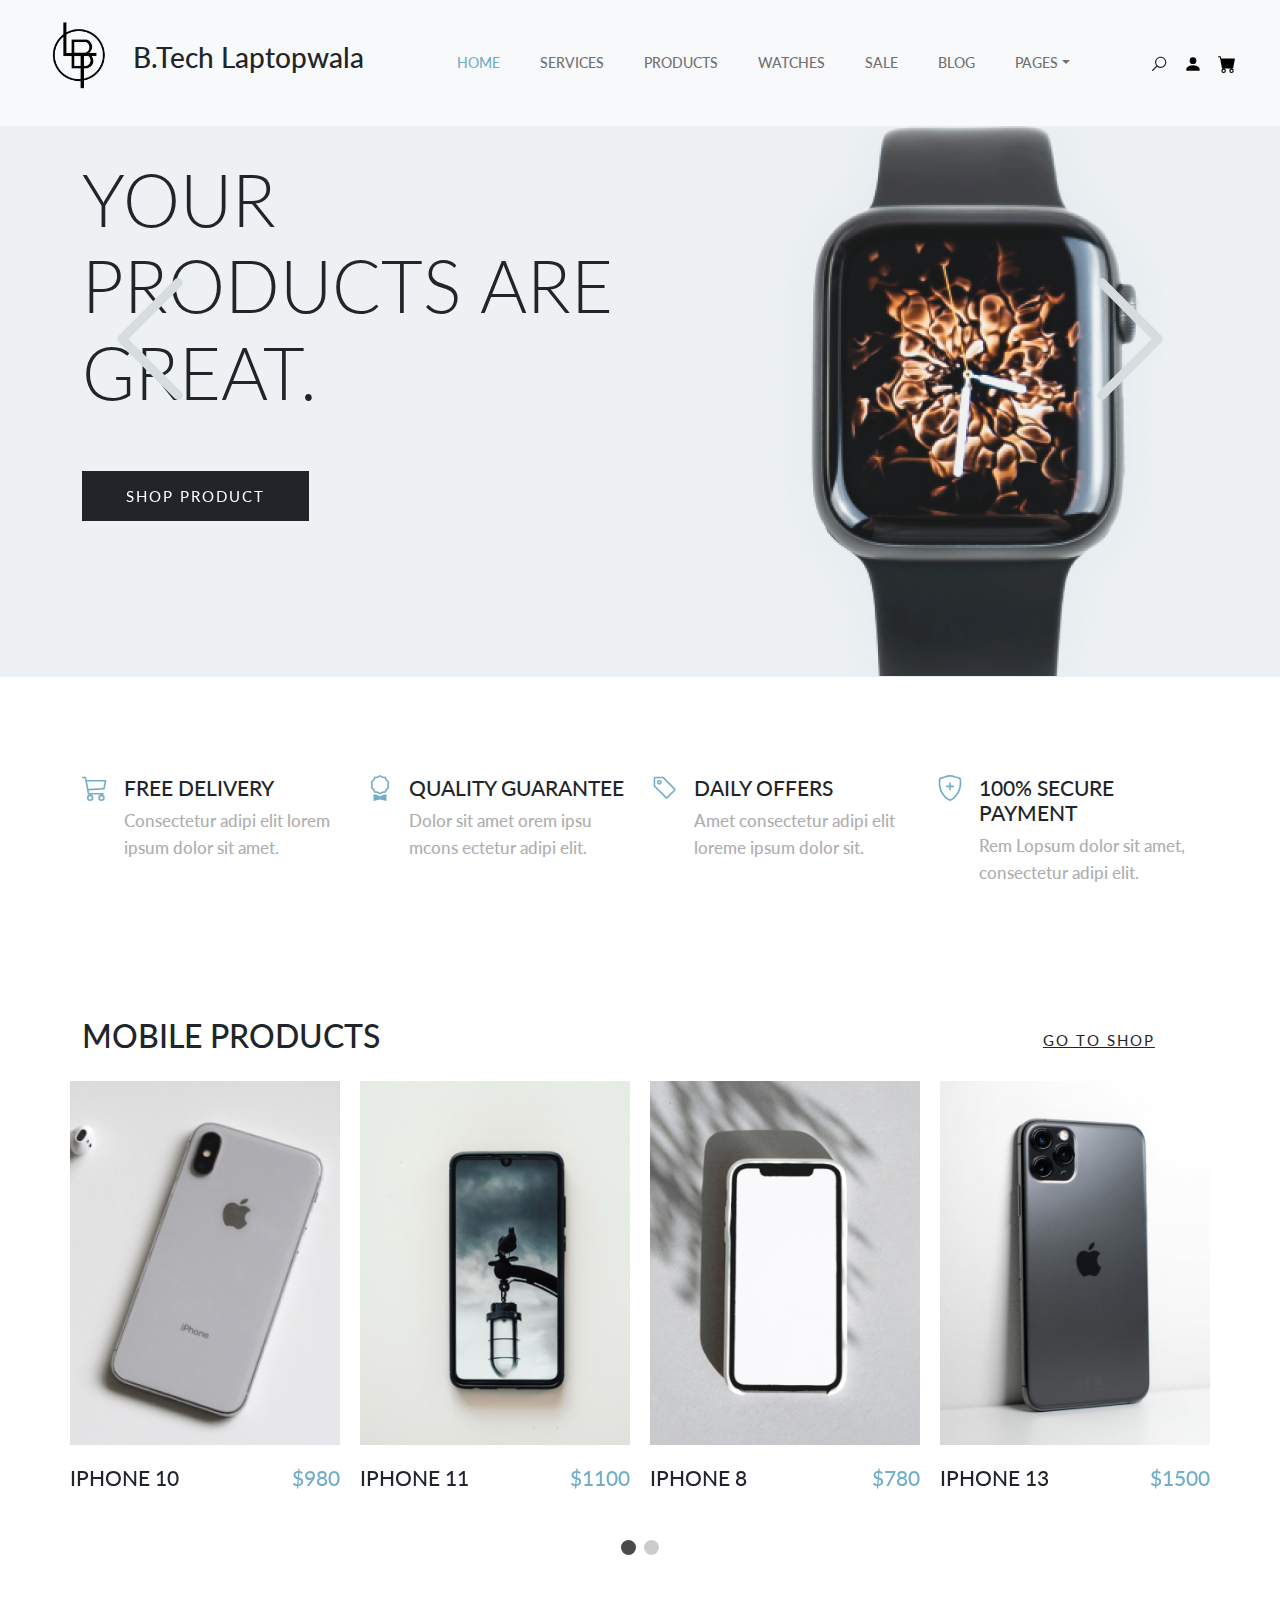
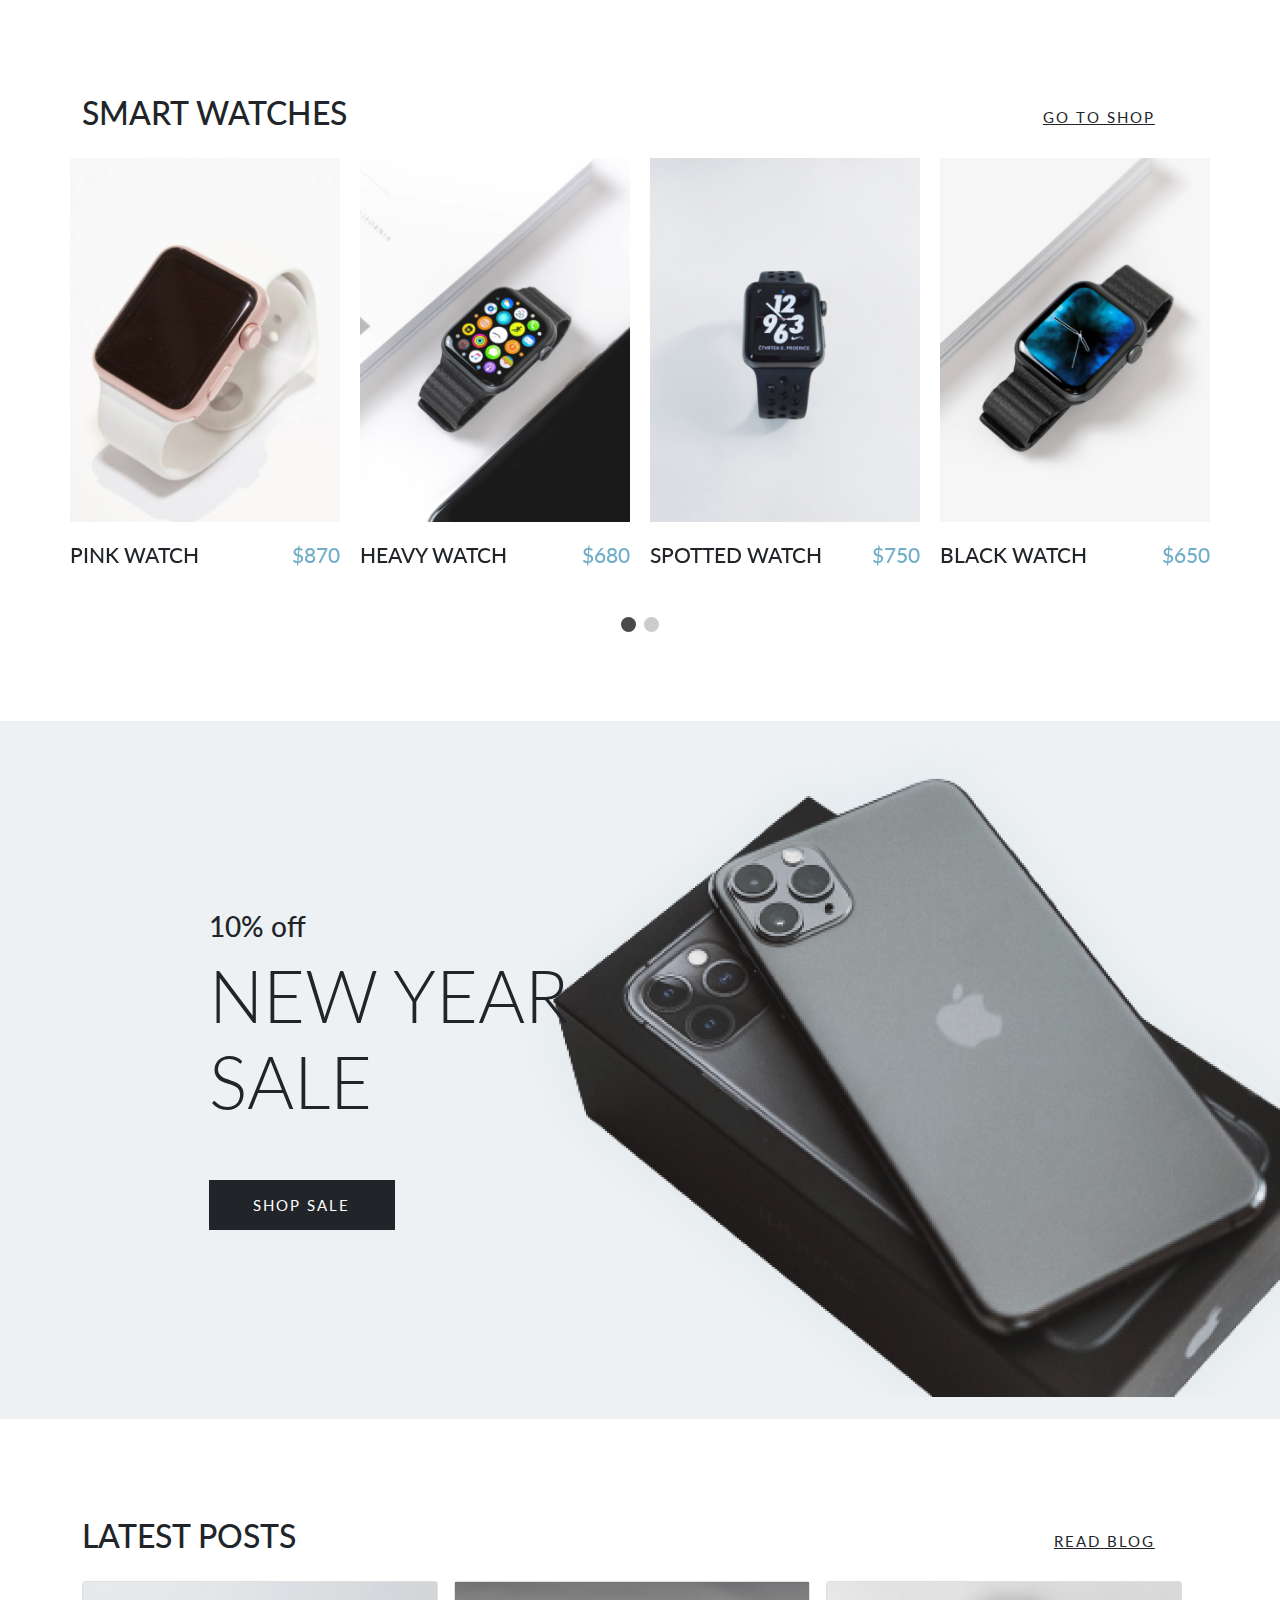
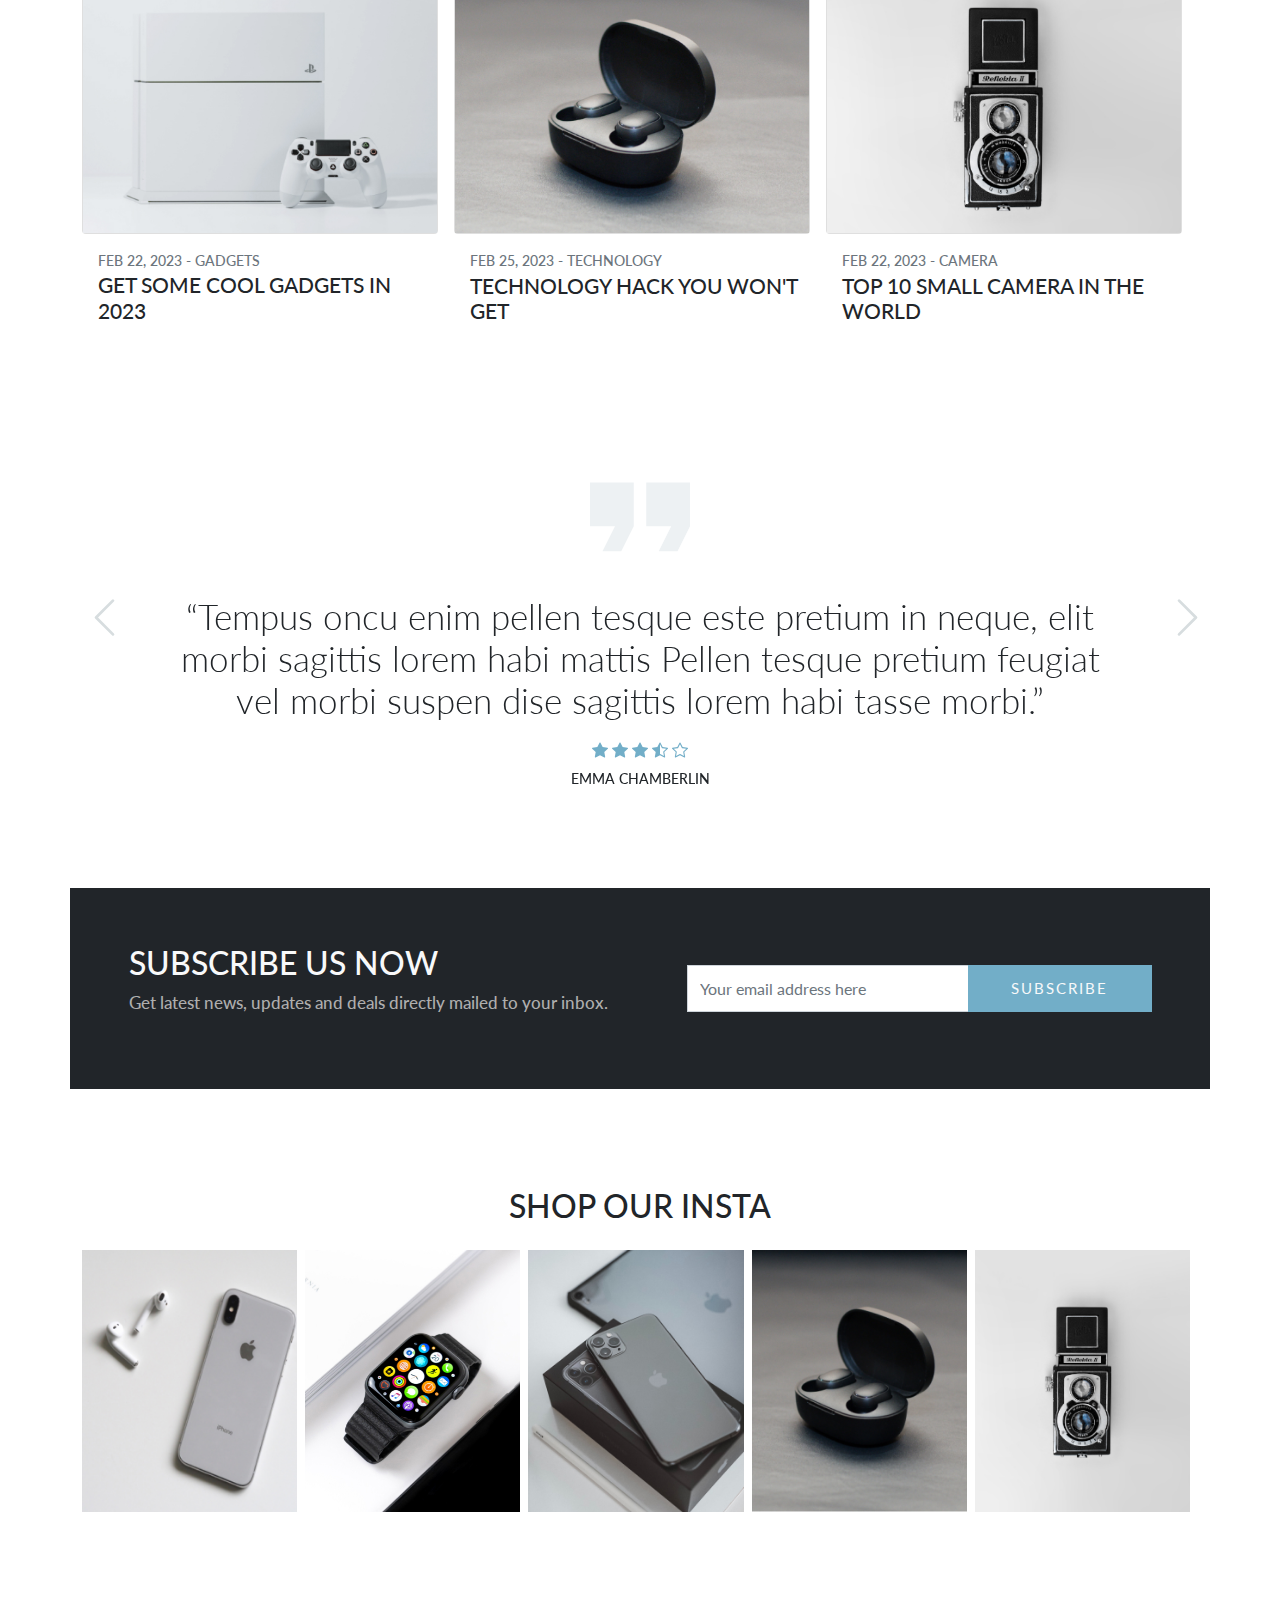
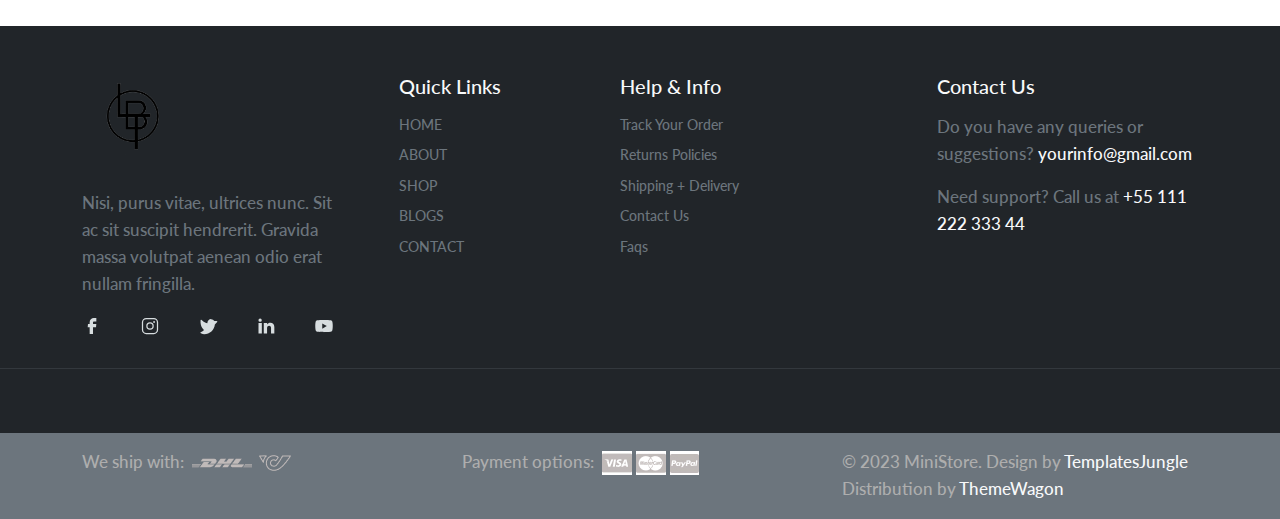
==== commit 7df65598: "logo update" ====
--- a/index.html
+++ b/index.html
@@ -280,6 +280,7 @@
         <div class="container-fluid">
           <a class="navbar-brand" href="index.html">
             <img src="images/main-logo.png" class="logo" style="width: 100px" />
+            <h3 class="logo-text d-inline">B.Tech Laptopwala</h3>
           </a>
           <button
             class="navbar-toggler d-flex d-lg-none order-3 p-2"
@@ -573,7 +574,8 @@
                   <div class="cart-concern position-absolute">
                     <div class="cart-button d-flex">
                       <a href="#" class="btn btn-medium btn-black"
-                        >Add to Cart<svg class="cart-outline">
+                        >Add to Cart
+                        <svg class="cart-outline">
                           <use xlink:href="#cart-outline"></use></svg
                       ></a>
                     </div>
@@ -1206,7 +1208,7 @@
         </div>
       </div>
     </section>
-    <footer id="footer" class="overflow-hidden">
+    <footer id="footer" class="overflow-hidden bg-dark text-light py-5">
       <div class="container">
         <div class="row">
           <div class="footer-top-area">
@@ -1218,43 +1220,43 @@
                     alt="logo"
                     style="width: 100px"
                   />
-                  <p>
+                  <p class="text-muted mt-3">
                     Nisi, purus vitae, ultrices nunc. Sit ac sit suscipit
                     hendrerit. Gravida massa volutpat aenean odio erat nullam
                     fringilla.
                   </p>
-                  <div class="social-links">
+                  <div class="social-links mt-3">
                     <ul class="d-flex list-unstyled">
-                      <li>
-                        <a href="#">
+                      <li class="me-2">
+                        <a href="#" class="text-light">
                           <svg class="facebook">
                             <use xlink:href="#facebook" />
                           </svg>
                         </a>
                       </li>
-                      <li>
-                        <a href="#">
+                      <li class="me-2">
+                        <a href="#" class="text-light">
                           <svg class="instagram">
                             <use xlink:href="#instagram" />
                           </svg>
                         </a>
                       </li>
-                      <li>
-                        <a href="#">
+                      <li class="me-2">
+                        <a href="#" class="text-light">
                           <svg class="twitter">
                             <use xlink:href="#twitter" />
                           </svg>
                         </a>
                       </li>
-                      <li>
-                        <a href="#">
+                      <li class="me-2">
+                        <a href="#" class="text-light">
                           <svg class="linkedin">
                             <use xlink:href="#linkedin" />
                           </svg>
                         </a>
                       </li>
                       <li>
-                        <a href="#">
+                        <a href="#" class="text-light">
                           <svg class="youtube">
                             <use xlink:href="#youtube" />
                           </svg>
@@ -1265,59 +1267,63 @@
                 </div>
               </div>
               <div class="col-lg-2 col-sm-6 pb-3">
-                <div class="footer-menu text-uppercase">
+                <div class="footer-menu">
                   <h5 class="widget-title pb-2">Quick Links</h5>
-                  <ul class="menu-list list-unstyled text-uppercase">
-                    <li class="menu-item pb-2">
-                      <a href="#">Home</a>
-                    </li>
-                    <li class="menu-item pb-2">
-                      <a href="#">About</a>
-                    </li>
-                    <li class="menu-item pb-2">
-                      <a href="#">Shop</a>
-                    </li>
-                    <li class="menu-item pb-2">
-                      <a href="#">Blogs</a>
-                    </li>
-                    <li class="menu-item pb-2">
-                      <a href="#">Contact</a>
+                  <ul class="list-unstyled">
+                    <li class="pb-2">
+                      <a href="#" class="text-muted text-uppercase">Home</a>
+                    </li>
+                    <li class="pb-2">
+                      <a href="#" class="text-muted text-uppercase">About</a>
+                    </li>
+                    <li class="pb-2">
+                      <a href="#" class="text-muted text-uppercase">Shop</a>
+                    </li>
+                    <li class="pb-2">
+                      <a href="#" class="text-muted text-uppercase">Blogs</a>
+                    </li>
+                    <li class="pb-2">
+                      <a href="#" class="text-muted text-uppercase">Contact</a>
                     </li>
                   </ul>
                 </div>
               </div>
               <div class="col-lg-3 col-sm-6 pb-3">
-                <div class="footer-menu text-uppercase">
-                  <h5 class="widget-title pb-2">Help & Info Help</h5>
-                  <ul class="menu-list list-unstyled">
-                    <li class="menu-item pb-2">
-                      <a href="#">Track Your Order</a>
-                    </li>
-                    <li class="menu-item pb-2">
-                      <a href="#">Returns Policies</a>
-                    </li>
-                    <li class="menu-item pb-2">
-                      <a href="#">Shipping + Delivery</a>
-                    </li>
-                    <li class="menu-item pb-2">
-                      <a href="#">Contact Us</a>
-                    </li>
-                    <li class="menu-item pb-2">
-                      <a href="#">Faqs</a>
+                <div class="footer-menu">
+                  <h5 class="widget-title pb-2">Help & Info</h5>
+                  <ul class="list-unstyled">
+                    <li class="pb-2">
+                      <a href="#" class="text-muted">Track Your Order</a>
+                    </li>
+                    <li class="pb-2">
+                      <a href="#" class="text-muted">Returns Policies</a>
+                    </li>
+                    <li class="pb-2">
+                      <a href="#" class="text-muted">Shipping + Delivery</a>
+                    </li>
+                    <li class="pb-2">
+                      <a href="#" class="text-muted">Contact Us</a>
+                    </li>
+                    <li class="pb-2">
+                      <a href="#" class="text-muted">Faqs</a>
                     </li>
                   </ul>
                 </div>
               </div>
               <div class="col-lg-3 col-sm-6 pb-3">
                 <div class="footer-menu contact-item">
-                  <h5 class="widget-title text-uppercase pb-2">Contact Us</h5>
-                  <p>
+                  <h5 class="widget-title pb-2">Contact Us</h5>
+                  <p class="text-muted">
                     Do you have any queries or suggestions?
-                    <a href="mailto:">yourinfo@gmail.com</a>
+                    <a href="mailto:yourinfo@gmail.com" class="text-light"
+                      >yourinfo@gmail.com</a
+                    >
                   </p>
-                  <p>
-                    If you need support? Just give us a call.
-                    <a href="">+55 111 222 333 44</a>
+                  <p class="text-muted">
+                    Need support? Call us at
+                    <a href="tel:+5511122233344" class="text-light"
+                      >+55 111 222 333 44</a
+                    >
                   </p>
                 </div>
               </div>
@@ -1325,42 +1331,52 @@
           </div>
         </div>
       </div>
-      <hr />
+      <hr class="bg-secondary" />
     </footer>
-    <div id="footer-bottom">
+    <div id="footer-bottom" class="bg-secondary text-light py-3">
       <div class="container">
         <div class="row d-flex flex-wrap justify-content-between">
           <div class="col-md-4 col-sm-6">
-            <div class="Shipping d-flex">
-              <p>We ship with:</p>
+            <div class="Shipping d-flex align-items-center">
+              <p class="mb-0">We ship with:</p>
               <div class="card-wrap ps-2">
-                <img src="images/dhl.png" alt="visa" />
-                <img src="images/shippingcard.png" alt="mastercard" />
+                <img src="images/dhl.png" alt="DHL" class="img-fluid" />
+                <img
+                  src="images/shippingcard.png"
+                  alt="Shipping Card"
+                  class="img-fluid"
+                />
               </div>
             </div>
           </div>
           <div class="col-md-4 col-sm-6">
-            <div class="payment-method d-flex">
-              <p>Payment options:</p>
+            <div class="payment-method d-flex align-items-center">
+              <p class="mb-0">Payment options:</p>
               <div class="card-wrap ps-2">
-                <img src="images/visa.jpg" alt="visa" />
-                <img src="images/mastercard.jpg" alt="mastercard" />
-                <img src="images/paypal.jpg" alt="paypal" />
-              </div>
-            </div>
-          </div>
-          <div class="col-md-4 col-sm-6">
-            <div class="copyright">
-              <p>
-                © Copyright 2023 MiniStore. Design by
-                <a href="https://templatesjungle.com/">TemplatesJungle</a>
-                Distribution by <a href="https://themewagon.com">ThemeWagon</a>
-              </p>
-            </div>
+                <img src="images/visa.jpg" alt="Visa" class="img-fluid" />
+                <img
+                  src="images/mastercard.jpg"
+                  alt="Mastercard"
+                  class="img-fluid"
+                />
+                <img src="images/paypal.jpg" alt="PayPal" class="img-fluid" />
+              </div>
+            </div>
+          </div>
+          <div class="col-md-4 col-sm-6 text-center text-md-start">
+            <p class="mb-0">
+              &copy; 2023 MiniStore. Design by
+              <a href="https://templatesjungle.com/" class="text-light"
+                >TemplatesJungle</a
+              >
+              Distribution by
+              <a href="https://themewagon.com" class="text-light">ThemeWagon</a>
+            </p>
           </div>
         </div>
       </div>
     </div>
+
     <script src="js/jquery-1.11.0.min.js"></script>
     <script src="https://cdn.jsdelivr.net/npm/swiper/swiper-bundle.min.js"></script>
     <script type="text/javascript" src="js/bootstrap.bundle.min.js"></script>
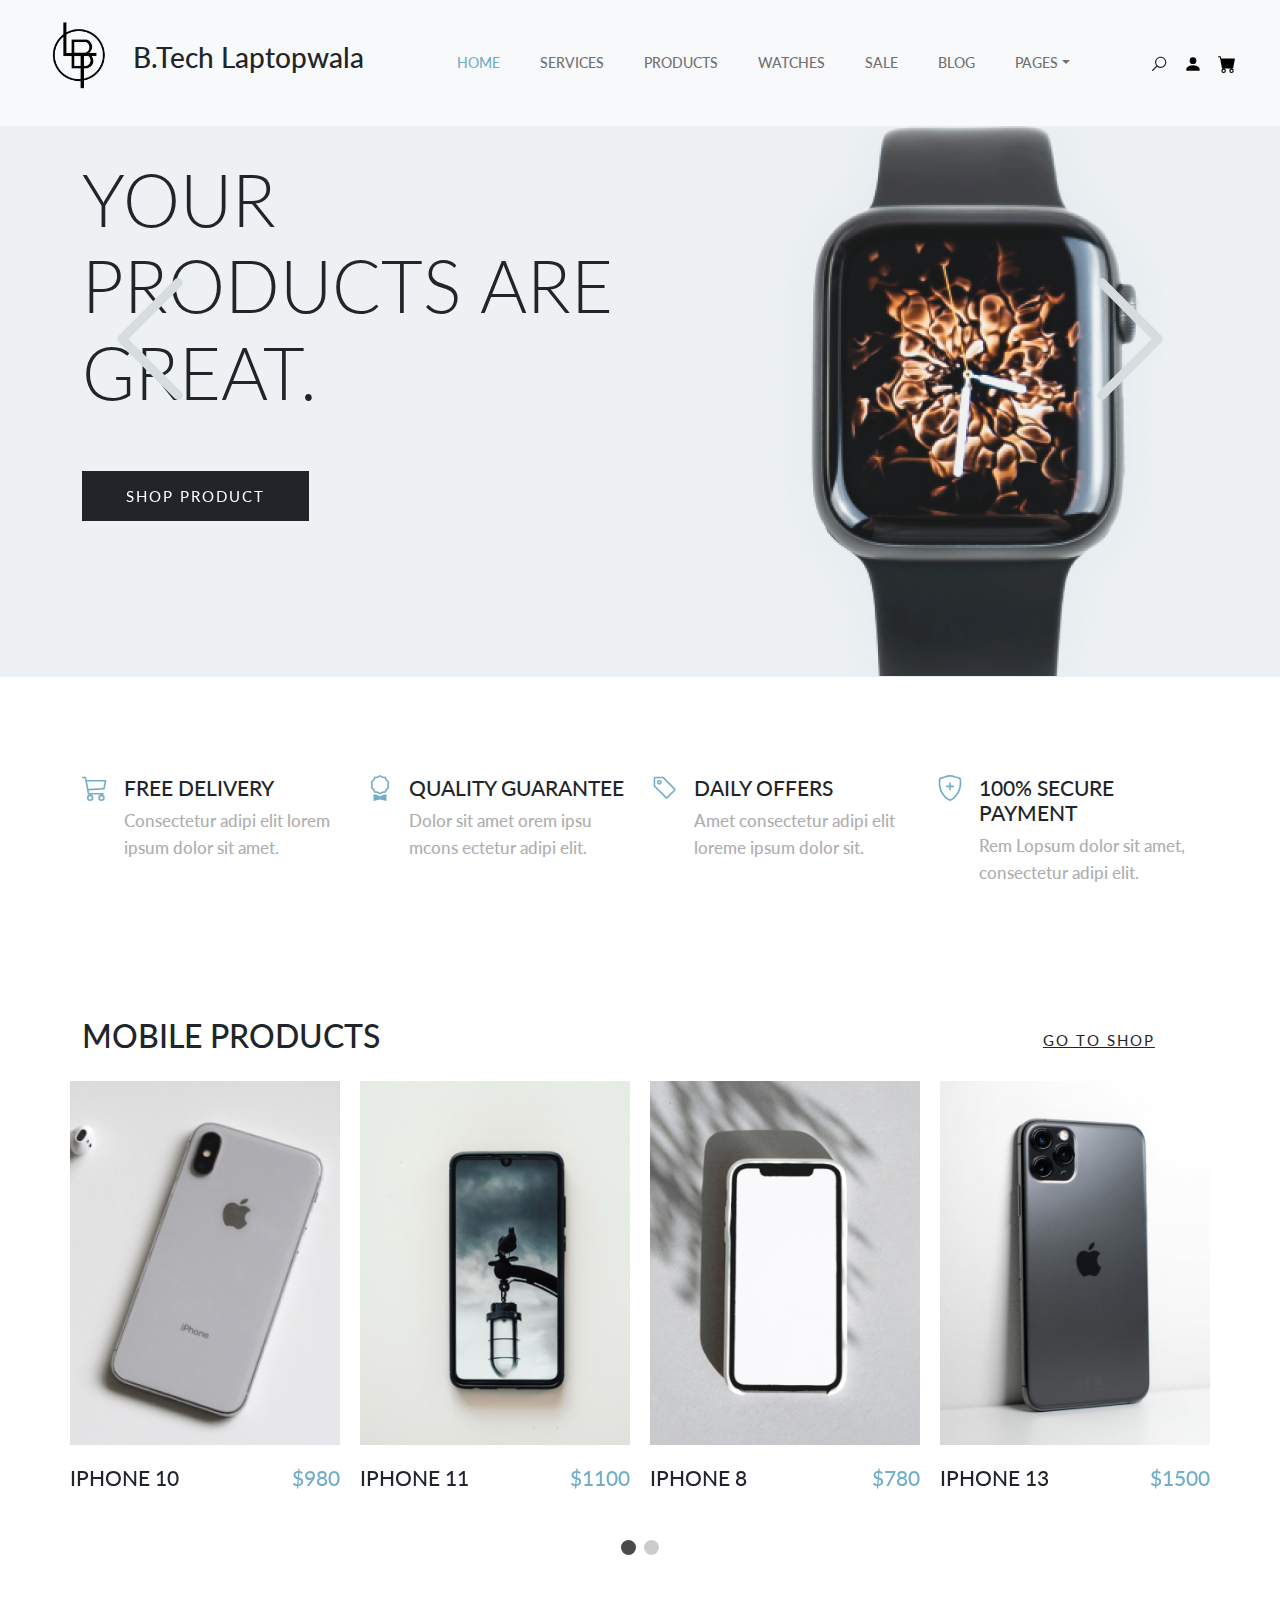
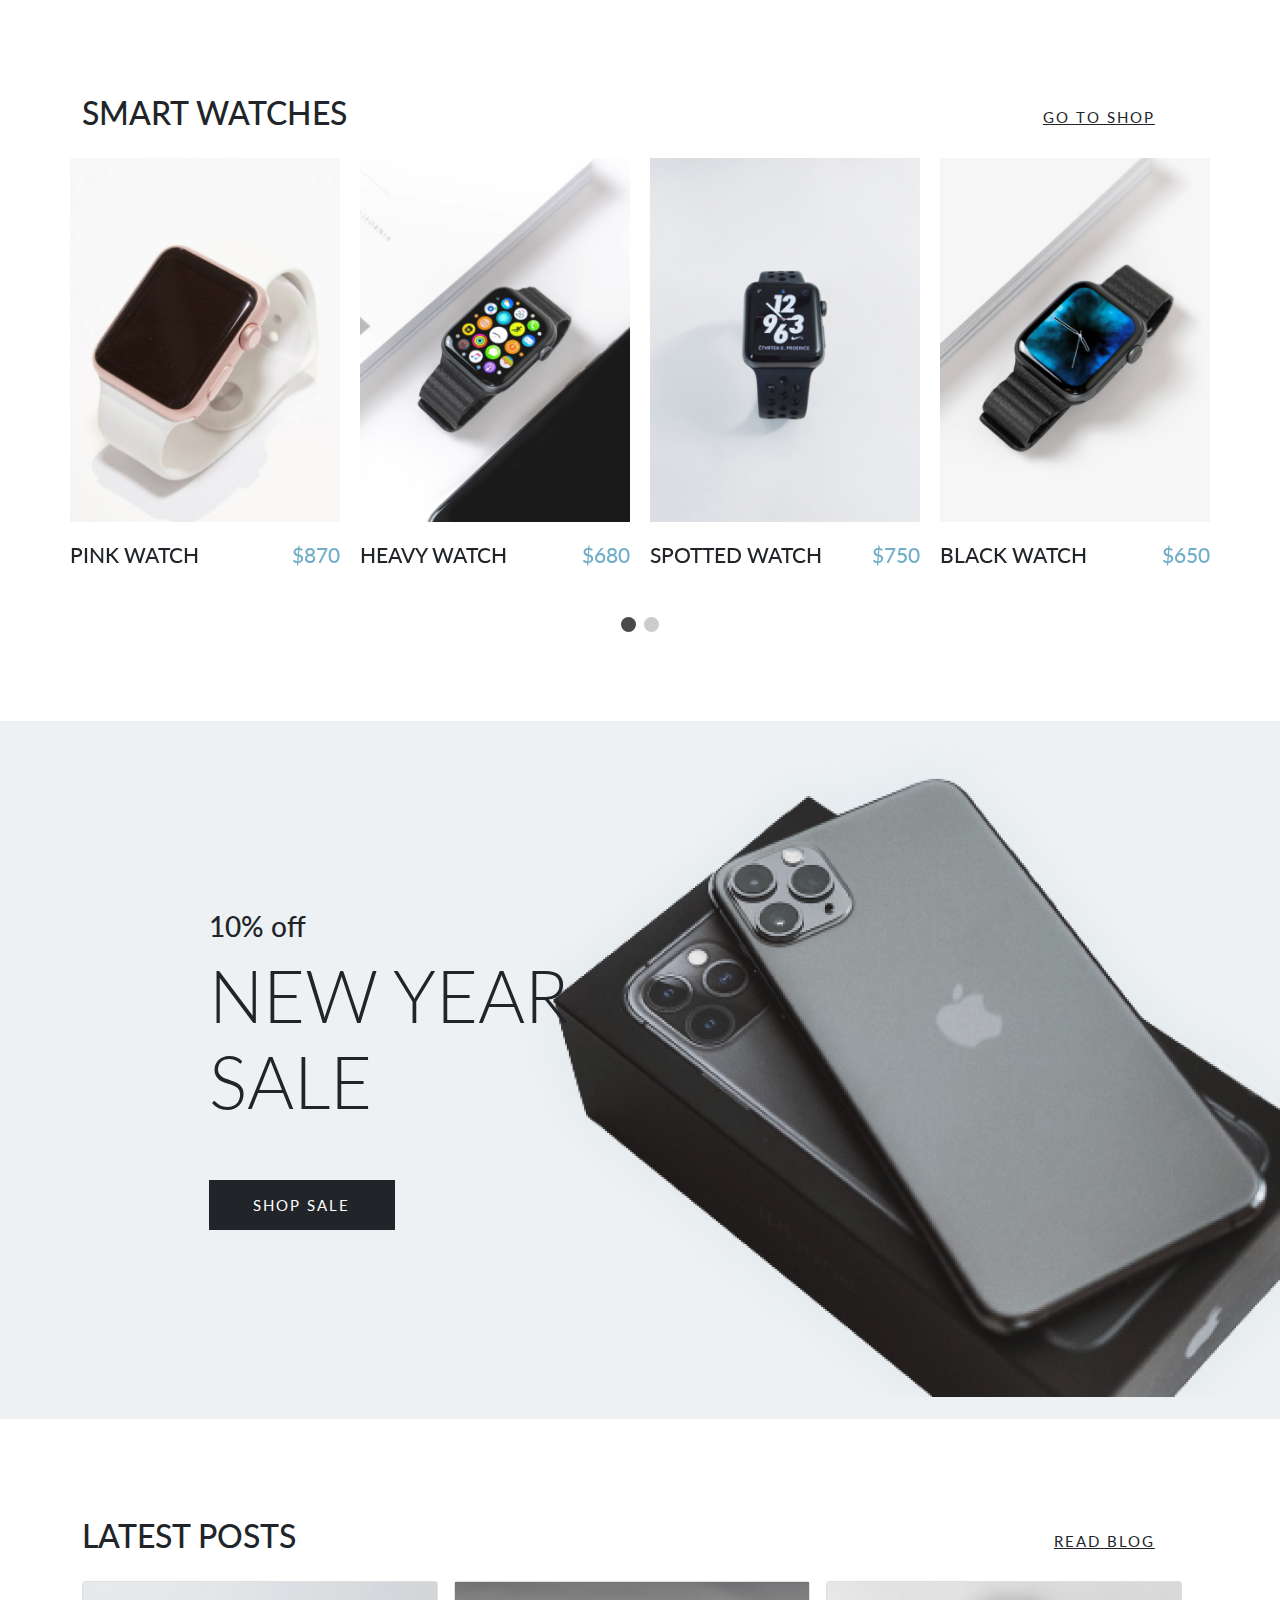
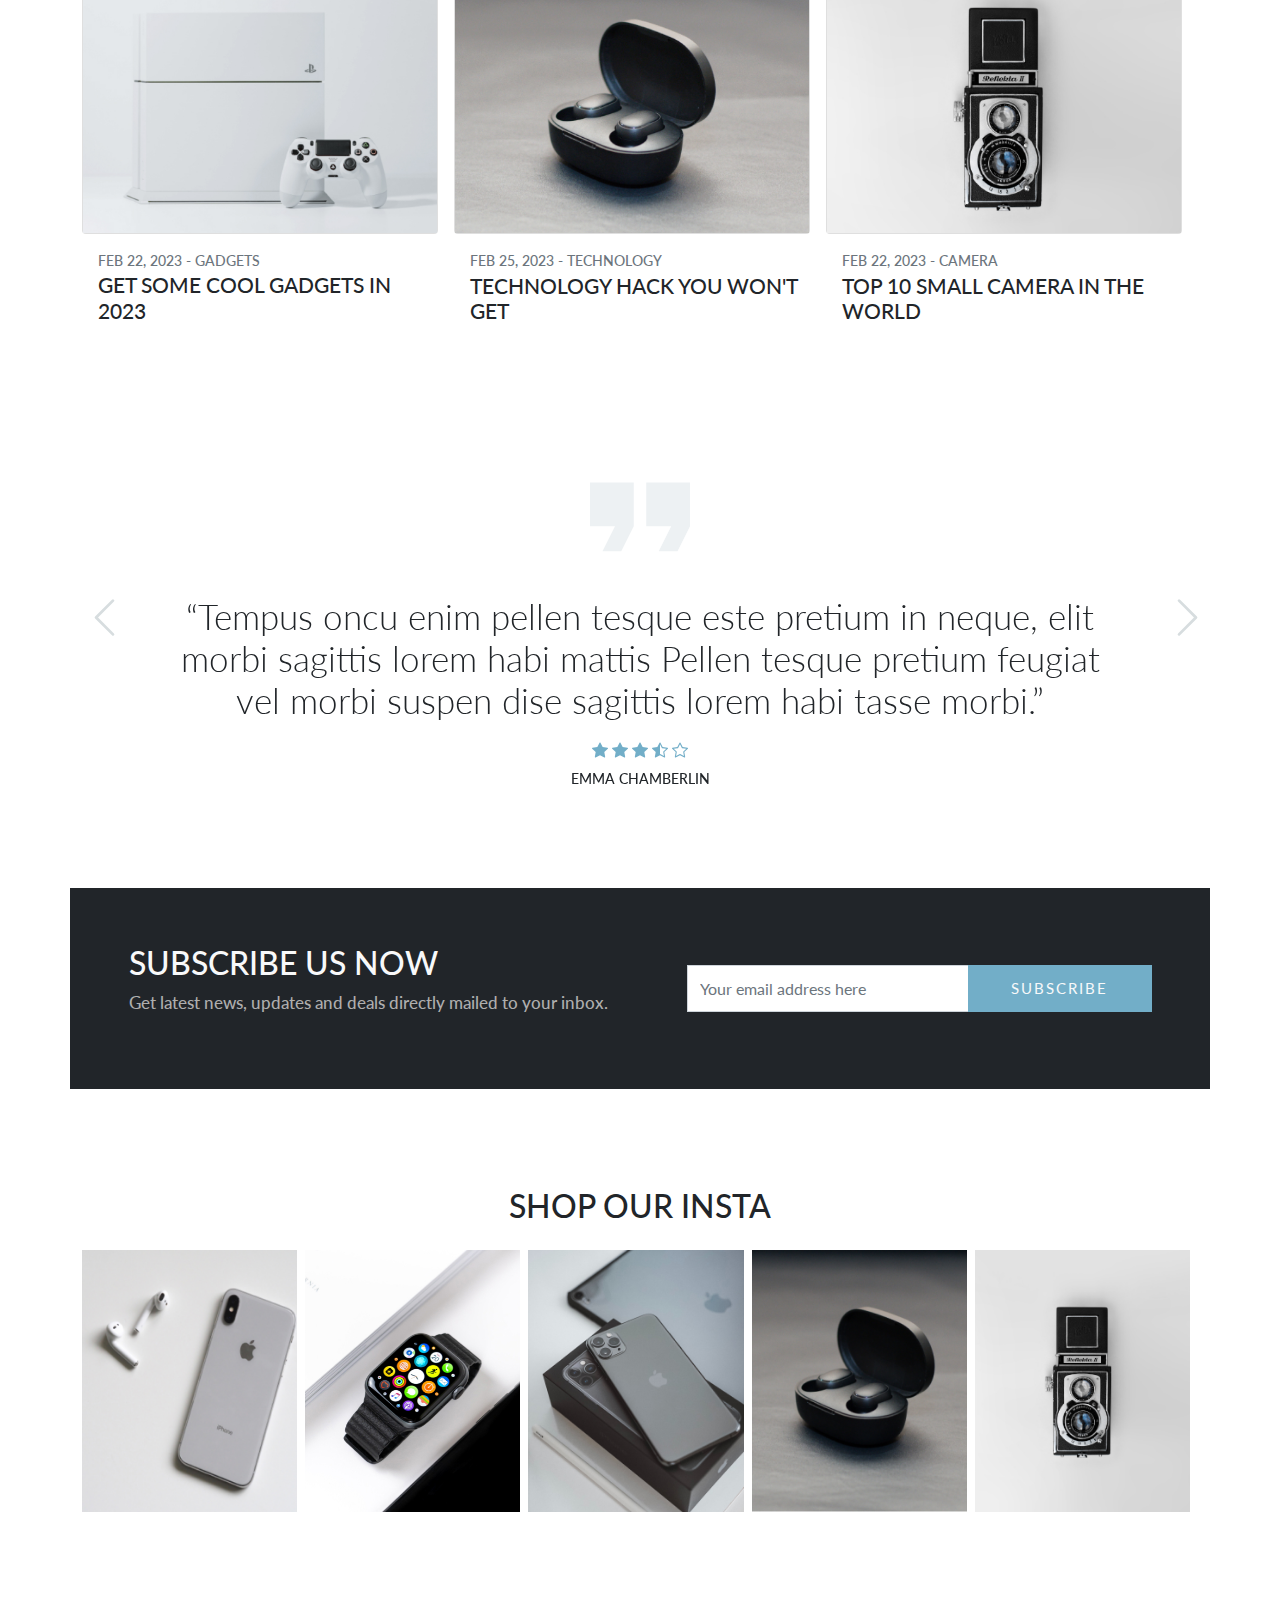
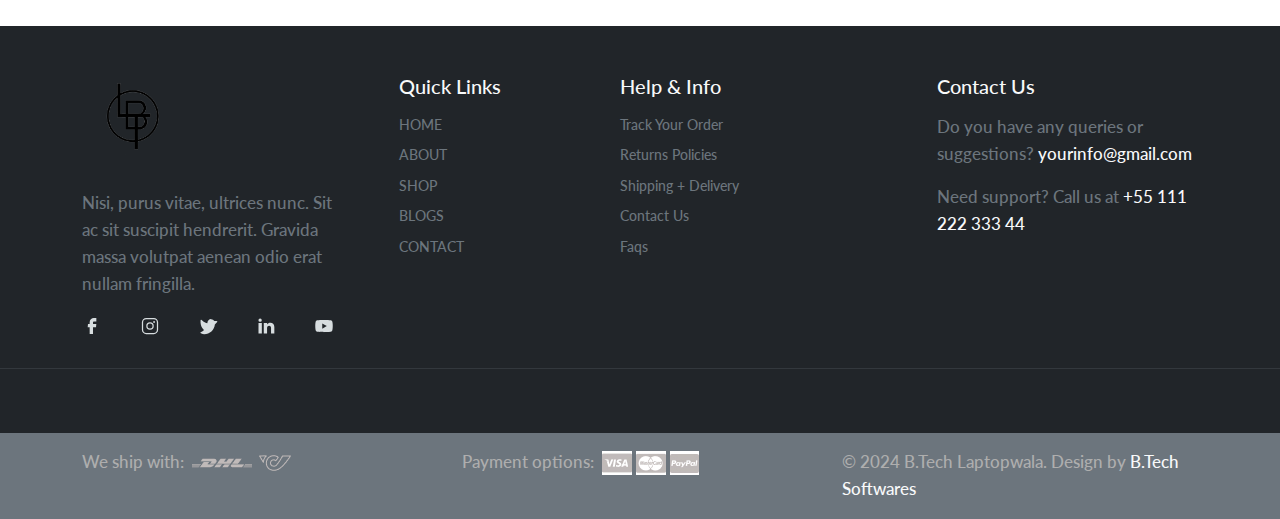
==== commit 6d2955c3: "copyright update" ====
--- a/index.html
+++ b/index.html
@@ -1365,12 +1365,10 @@
           </div>
           <div class="col-md-4 col-sm-6 text-center text-md-start">
             <p class="mb-0">
-              &copy; 2023 MiniStore. Design by
+              &copy; 2024 B.Tech Laptopwala. Design by
               <a href="https://templatesjungle.com/" class="text-light"
-                >TemplatesJungle</a
+                >B.Tech Softwares</a
               >
-              Distribution by
-              <a href="https://themewagon.com" class="text-light">ThemeWagon</a>
             </p>
           </div>
         </div>
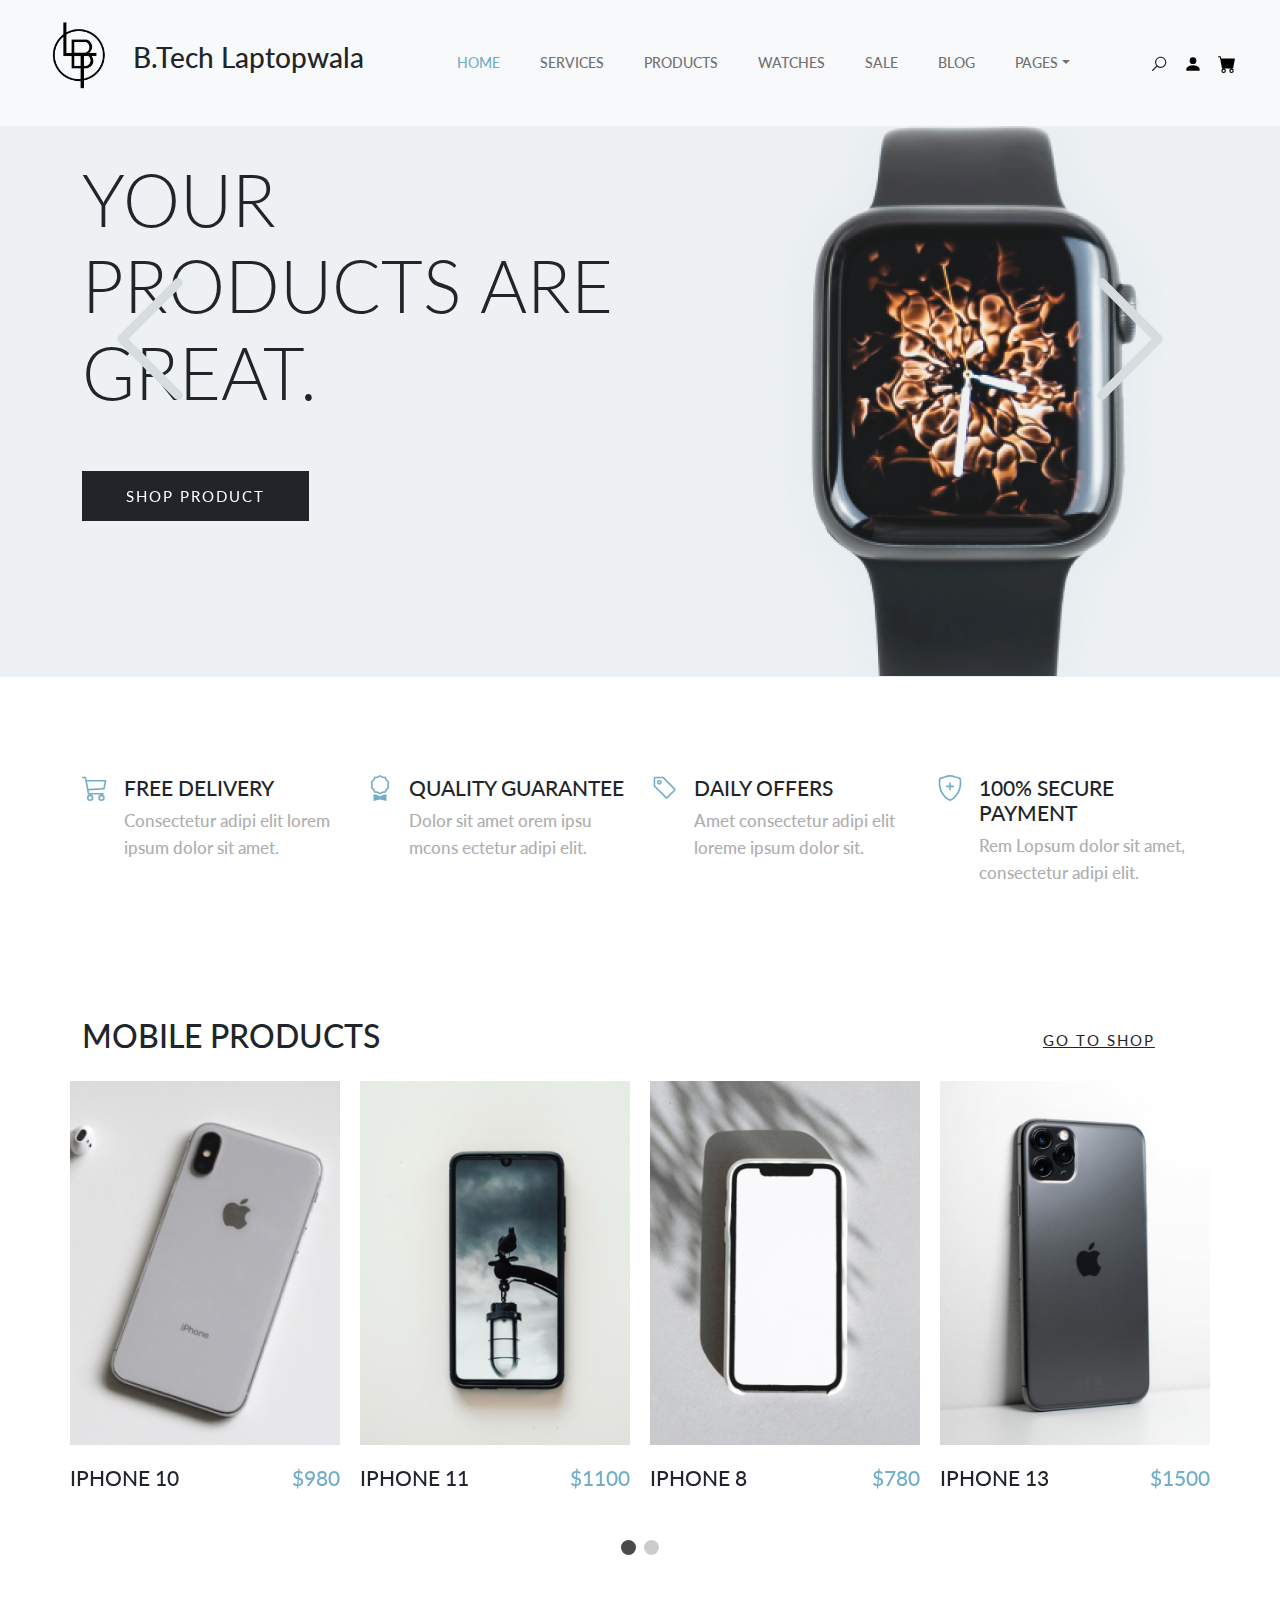
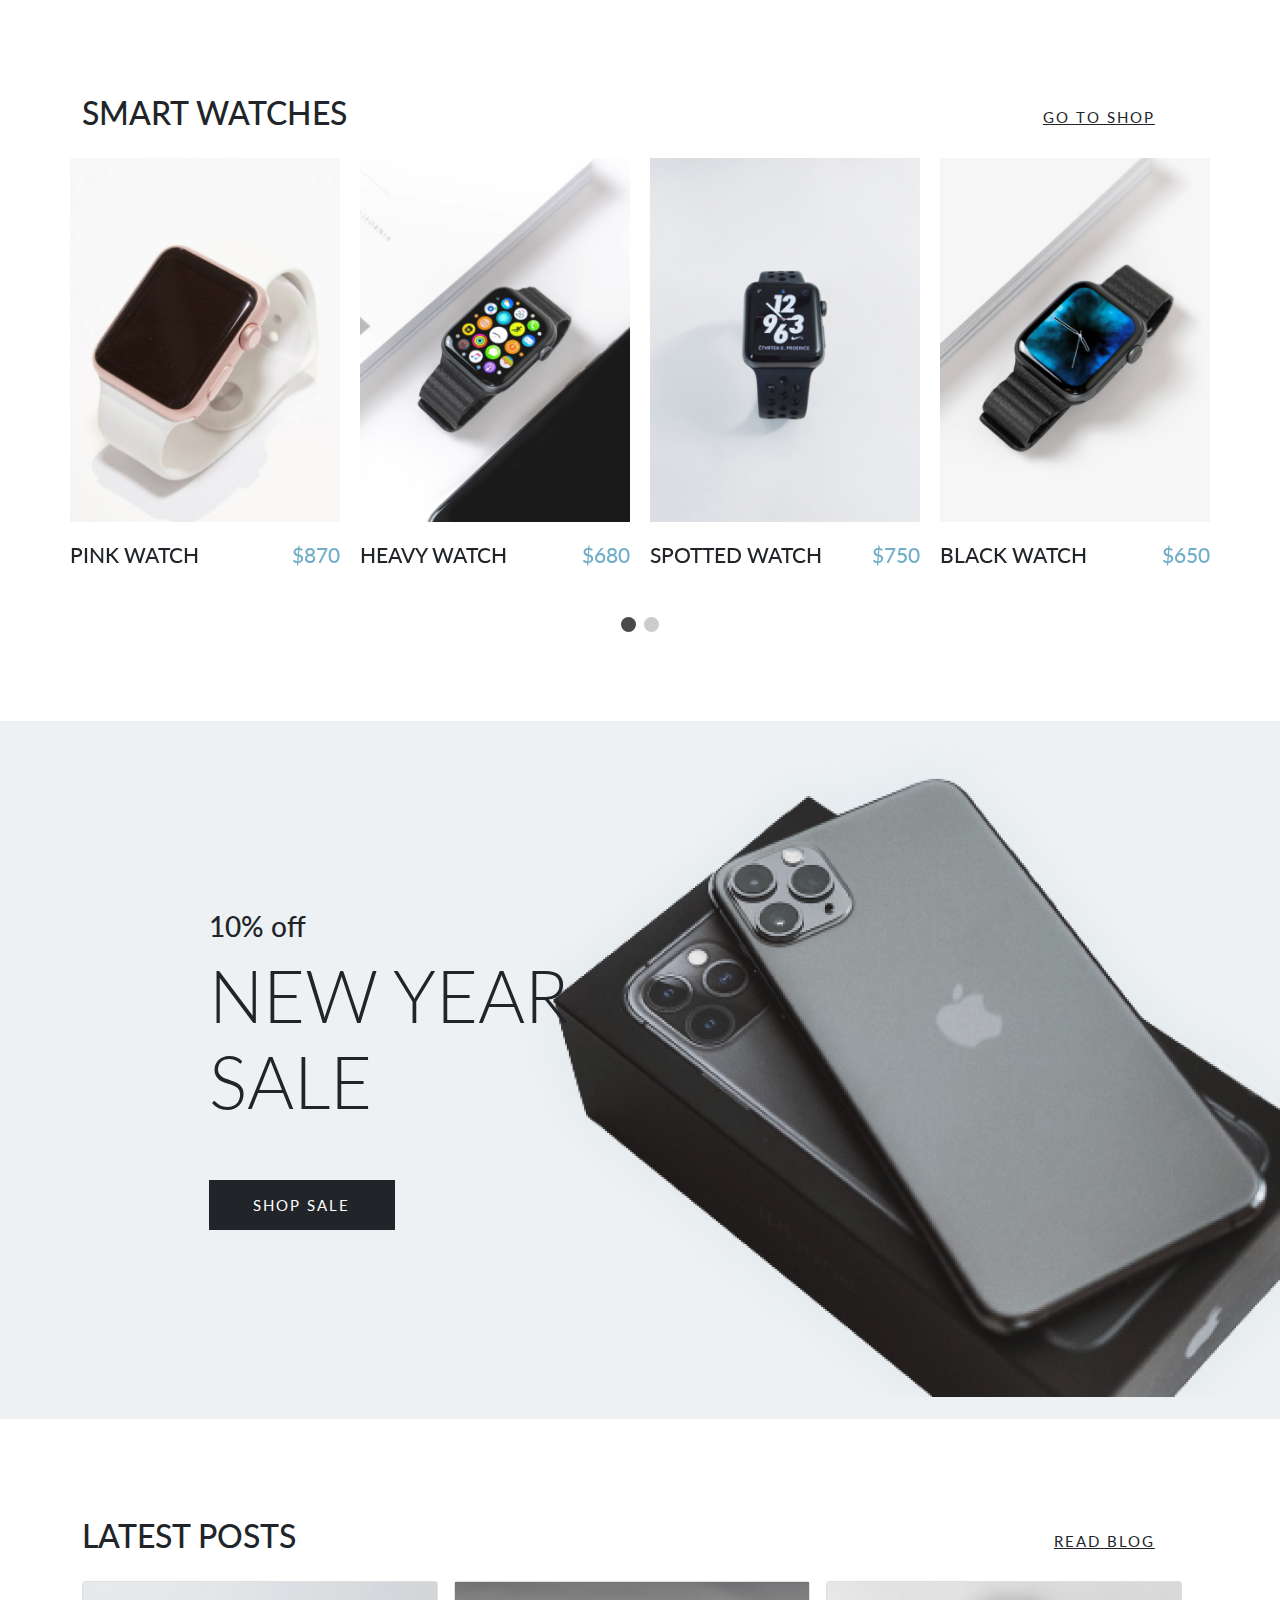
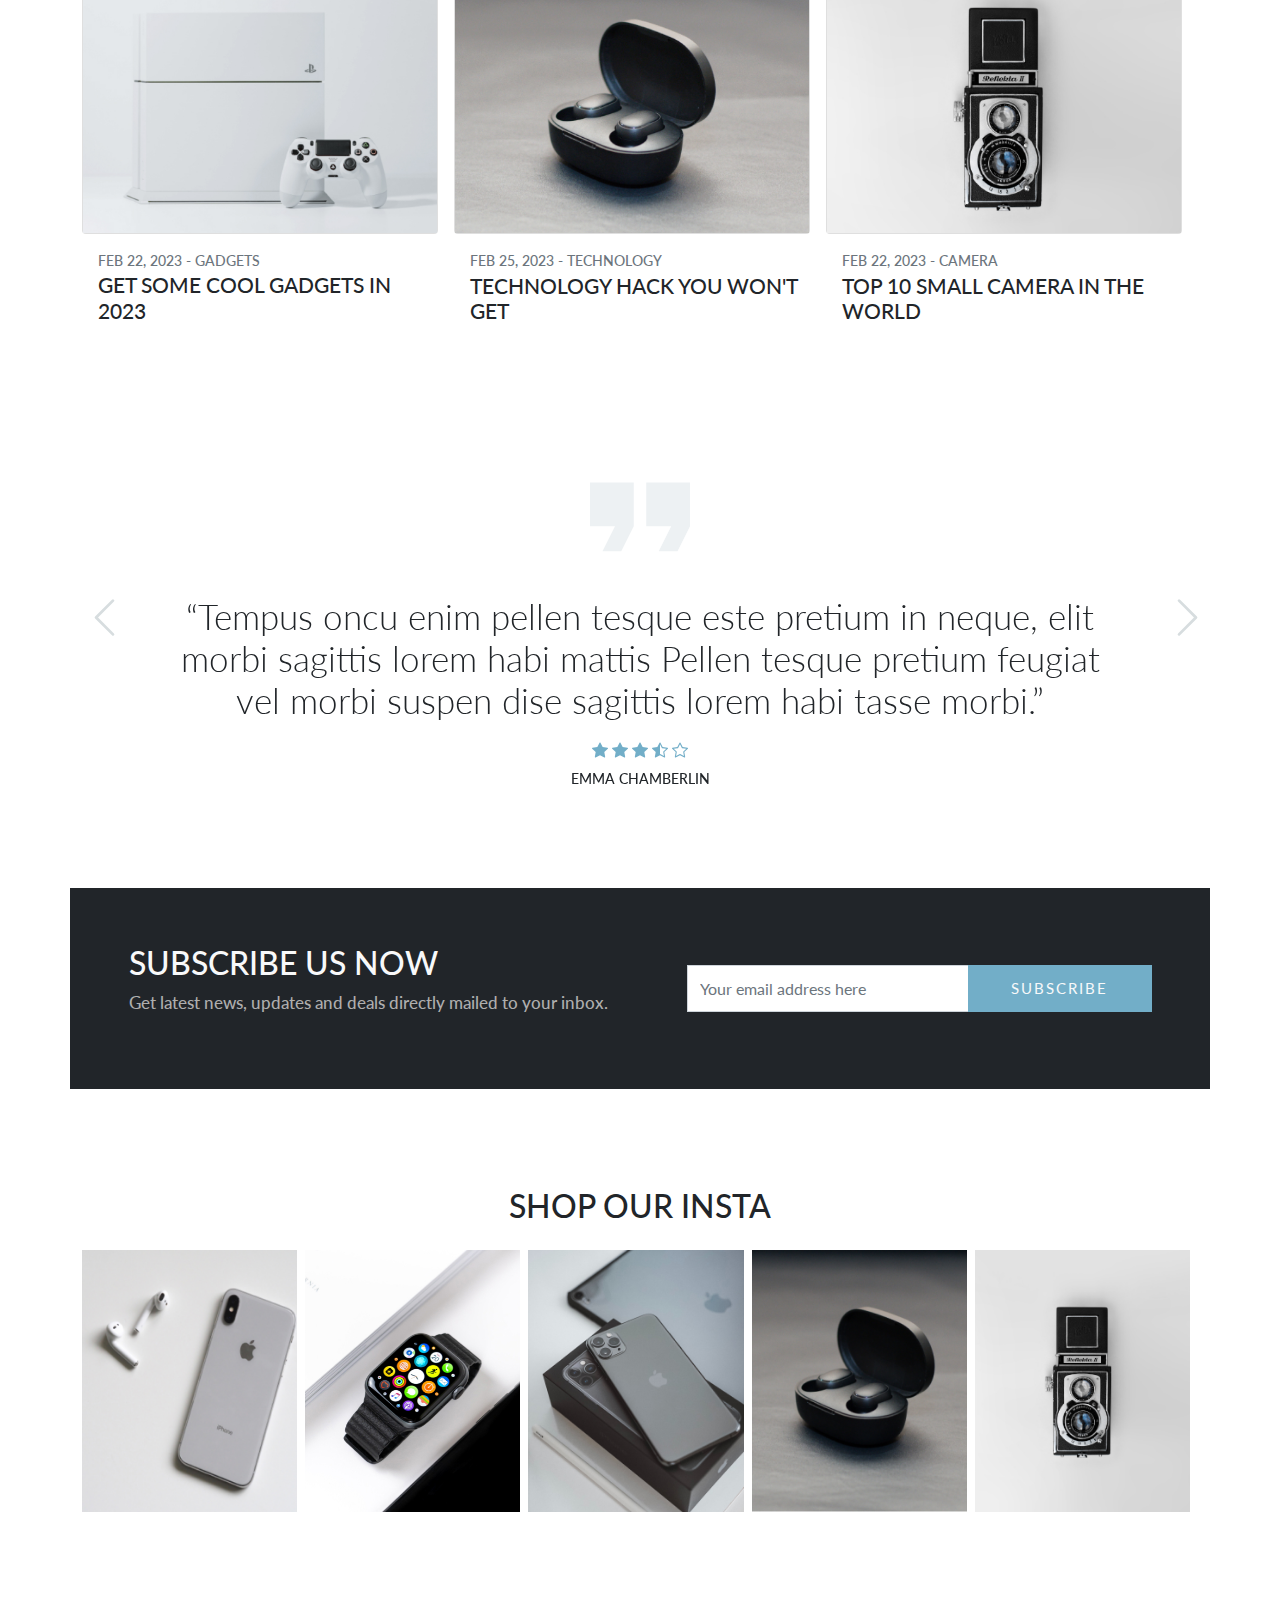
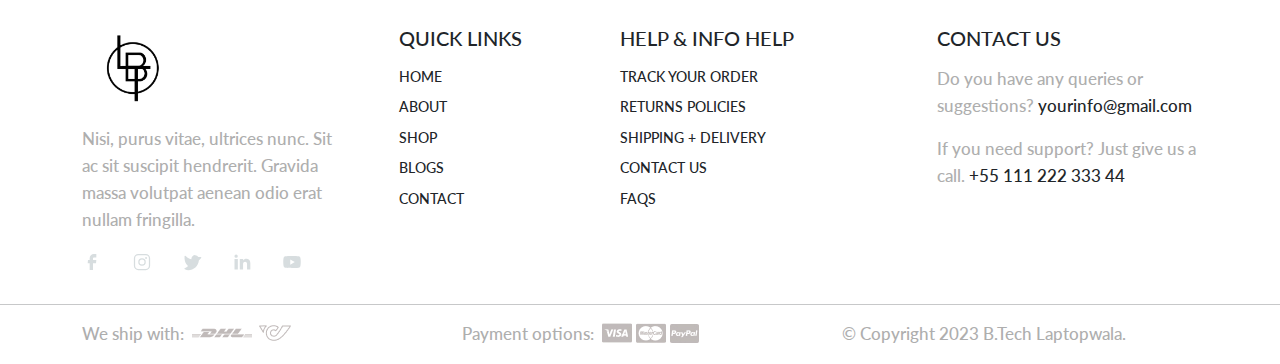
==== commit fe766fdc: "service page start" ====
--- a/index.html
+++ b/index.html
@@ -326,7 +326,7 @@
                   <a class="nav-link me-4 active" href="#billboard">Home</a>
                 </li>
                 <li class="nav-item">
-                  <a class="nav-link me-4" href="#company-services">Services</a>
+                  <a class="nav-link me-4" href="/services.html">Services</a>
                 </li>
                 <li class="nav-item">
                   <a class="nav-link me-4" href="#mobile-products">Products</a>
@@ -1208,7 +1208,7 @@
         </div>
       </div>
     </section>
-    <footer id="footer" class="overflow-hidden bg-dark text-light py-5">
+    <footer id="footer" class="overflow-hidden">
       <div class="container">
         <div class="row">
           <div class="footer-top-area">
@@ -1220,43 +1220,43 @@
                     alt="logo"
                     style="width: 100px"
                   />
-                  <p class="text-muted mt-3">
+                  <p>
                     Nisi, purus vitae, ultrices nunc. Sit ac sit suscipit
                     hendrerit. Gravida massa volutpat aenean odio erat nullam
                     fringilla.
                   </p>
-                  <div class="social-links mt-3">
+                  <div class="social-links">
                     <ul class="d-flex list-unstyled">
-                      <li class="me-2">
-                        <a href="#" class="text-light">
+                      <li>
+                        <a href="#">
                           <svg class="facebook">
                             <use xlink:href="#facebook" />
                           </svg>
                         </a>
                       </li>
-                      <li class="me-2">
-                        <a href="#" class="text-light">
+                      <li>
+                        <a href="#">
                           <svg class="instagram">
                             <use xlink:href="#instagram" />
                           </svg>
                         </a>
                       </li>
-                      <li class="me-2">
-                        <a href="#" class="text-light">
+                      <li>
+                        <a href="#">
                           <svg class="twitter">
                             <use xlink:href="#twitter" />
                           </svg>
                         </a>
                       </li>
-                      <li class="me-2">
-                        <a href="#" class="text-light">
+                      <li>
+                        <a href="#">
                           <svg class="linkedin">
                             <use xlink:href="#linkedin" />
                           </svg>
                         </a>
                       </li>
                       <li>
-                        <a href="#" class="text-light">
+                        <a href="#">
                           <svg class="youtube">
                             <use xlink:href="#youtube" />
                           </svg>
@@ -1267,63 +1267,59 @@
                 </div>
               </div>
               <div class="col-lg-2 col-sm-6 pb-3">
-                <div class="footer-menu">
+                <div class="footer-menu text-uppercase">
                   <h5 class="widget-title pb-2">Quick Links</h5>
-                  <ul class="list-unstyled">
-                    <li class="pb-2">
-                      <a href="#" class="text-muted text-uppercase">Home</a>
-                    </li>
-                    <li class="pb-2">
-                      <a href="#" class="text-muted text-uppercase">About</a>
-                    </li>
-                    <li class="pb-2">
-                      <a href="#" class="text-muted text-uppercase">Shop</a>
-                    </li>
-                    <li class="pb-2">
-                      <a href="#" class="text-muted text-uppercase">Blogs</a>
-                    </li>
-                    <li class="pb-2">
-                      <a href="#" class="text-muted text-uppercase">Contact</a>
+                  <ul class="menu-list list-unstyled text-uppercase">
+                    <li class="menu-item pb-2">
+                      <a href="#">Home</a>
+                    </li>
+                    <li class="menu-item pb-2">
+                      <a href="#">About</a>
+                    </li>
+                    <li class="menu-item pb-2">
+                      <a href="#">Shop</a>
+                    </li>
+                    <li class="menu-item pb-2">
+                      <a href="#">Blogs</a>
+                    </li>
+                    <li class="menu-item pb-2">
+                      <a href="#">Contact</a>
                     </li>
                   </ul>
                 </div>
               </div>
               <div class="col-lg-3 col-sm-6 pb-3">
-                <div class="footer-menu">
-                  <h5 class="widget-title pb-2">Help & Info</h5>
-                  <ul class="list-unstyled">
-                    <li class="pb-2">
-                      <a href="#" class="text-muted">Track Your Order</a>
-                    </li>
-                    <li class="pb-2">
-                      <a href="#" class="text-muted">Returns Policies</a>
-                    </li>
-                    <li class="pb-2">
-                      <a href="#" class="text-muted">Shipping + Delivery</a>
-                    </li>
-                    <li class="pb-2">
-                      <a href="#" class="text-muted">Contact Us</a>
-                    </li>
-                    <li class="pb-2">
-                      <a href="#" class="text-muted">Faqs</a>
+                <div class="footer-menu text-uppercase">
+                  <h5 class="widget-title pb-2">Help & Info Help</h5>
+                  <ul class="menu-list list-unstyled">
+                    <li class="menu-item pb-2">
+                      <a href="#">Track Your Order</a>
+                    </li>
+                    <li class="menu-item pb-2">
+                      <a href="#">Returns Policies</a>
+                    </li>
+                    <li class="menu-item pb-2">
+                      <a href="#">Shipping + Delivery</a>
+                    </li>
+                    <li class="menu-item pb-2">
+                      <a href="#">Contact Us</a>
+                    </li>
+                    <li class="menu-item pb-2">
+                      <a href="#">Faqs</a>
                     </li>
                   </ul>
                 </div>
               </div>
               <div class="col-lg-3 col-sm-6 pb-3">
                 <div class="footer-menu contact-item">
-                  <h5 class="widget-title pb-2">Contact Us</h5>
-                  <p class="text-muted">
+                  <h5 class="widget-title text-uppercase pb-2">Contact Us</h5>
+                  <p>
                     Do you have any queries or suggestions?
-                    <a href="mailto:yourinfo@gmail.com" class="text-light"
-                      >yourinfo@gmail.com</a
-                    >
+                    <a href="mailto:">yourinfo@gmail.com</a>
                   </p>
-                  <p class="text-muted">
-                    Need support? Call us at
-                    <a href="tel:+5511122233344" class="text-light"
-                      >+55 111 222 333 44</a
-                    >
+                  <p>
+                    If you need support? Just give us a call.
+                    <a href="">+55 111 222 333 44</a>
                   </p>
                 </div>
               </div>
@@ -1331,45 +1327,34 @@
           </div>
         </div>
       </div>
-      <hr class="bg-secondary" />
+      <hr />
     </footer>
-    <div id="footer-bottom" class="bg-secondary text-light py-3">
+    <div id="footer-bottom">
       <div class="container">
         <div class="row d-flex flex-wrap justify-content-between">
           <div class="col-md-4 col-sm-6">
-            <div class="Shipping d-flex align-items-center">
-              <p class="mb-0">We ship with:</p>
+            <div class="Shipping d-flex">
+              <p>We ship with:</p>
               <div class="card-wrap ps-2">
-                <img src="images/dhl.png" alt="DHL" class="img-fluid" />
-                <img
-                  src="images/shippingcard.png"
-                  alt="Shipping Card"
-                  class="img-fluid"
-                />
+                <img src="images/dhl.png" alt="visa" />
+                <img src="images/shippingcard.png" alt="mastercard" />
               </div>
             </div>
           </div>
           <div class="col-md-4 col-sm-6">
-            <div class="payment-method d-flex align-items-center">
-              <p class="mb-0">Payment options:</p>
+            <div class="payment-method d-flex">
+              <p>Payment options:</p>
               <div class="card-wrap ps-2">
-                <img src="images/visa.jpg" alt="Visa" class="img-fluid" />
-                <img
-                  src="images/mastercard.jpg"
-                  alt="Mastercard"
-                  class="img-fluid"
-                />
-                <img src="images/paypal.jpg" alt="PayPal" class="img-fluid" />
-              </div>
-            </div>
-          </div>
-          <div class="col-md-4 col-sm-6 text-center text-md-start">
-            <p class="mb-0">
-              &copy; 2024 B.Tech Laptopwala. Design by
-              <a href="https://templatesjungle.com/" class="text-light"
-                >B.Tech Softwares</a
-              >
-            </p>
+                <img src="images/visa.jpg" alt="visa" />
+                <img src="images/mastercard.jpg" alt="mastercard" />
+                <img src="images/paypal.jpg" alt="paypal" />
+              </div>
+            </div>
+          </div>
+          <div class="col-md-4 col-sm-6">
+            <div class="copyright">
+              <p>© Copyright 2023 B.Tech Laptopwala.</p>
+            </div>
           </div>
         </div>
       </div>
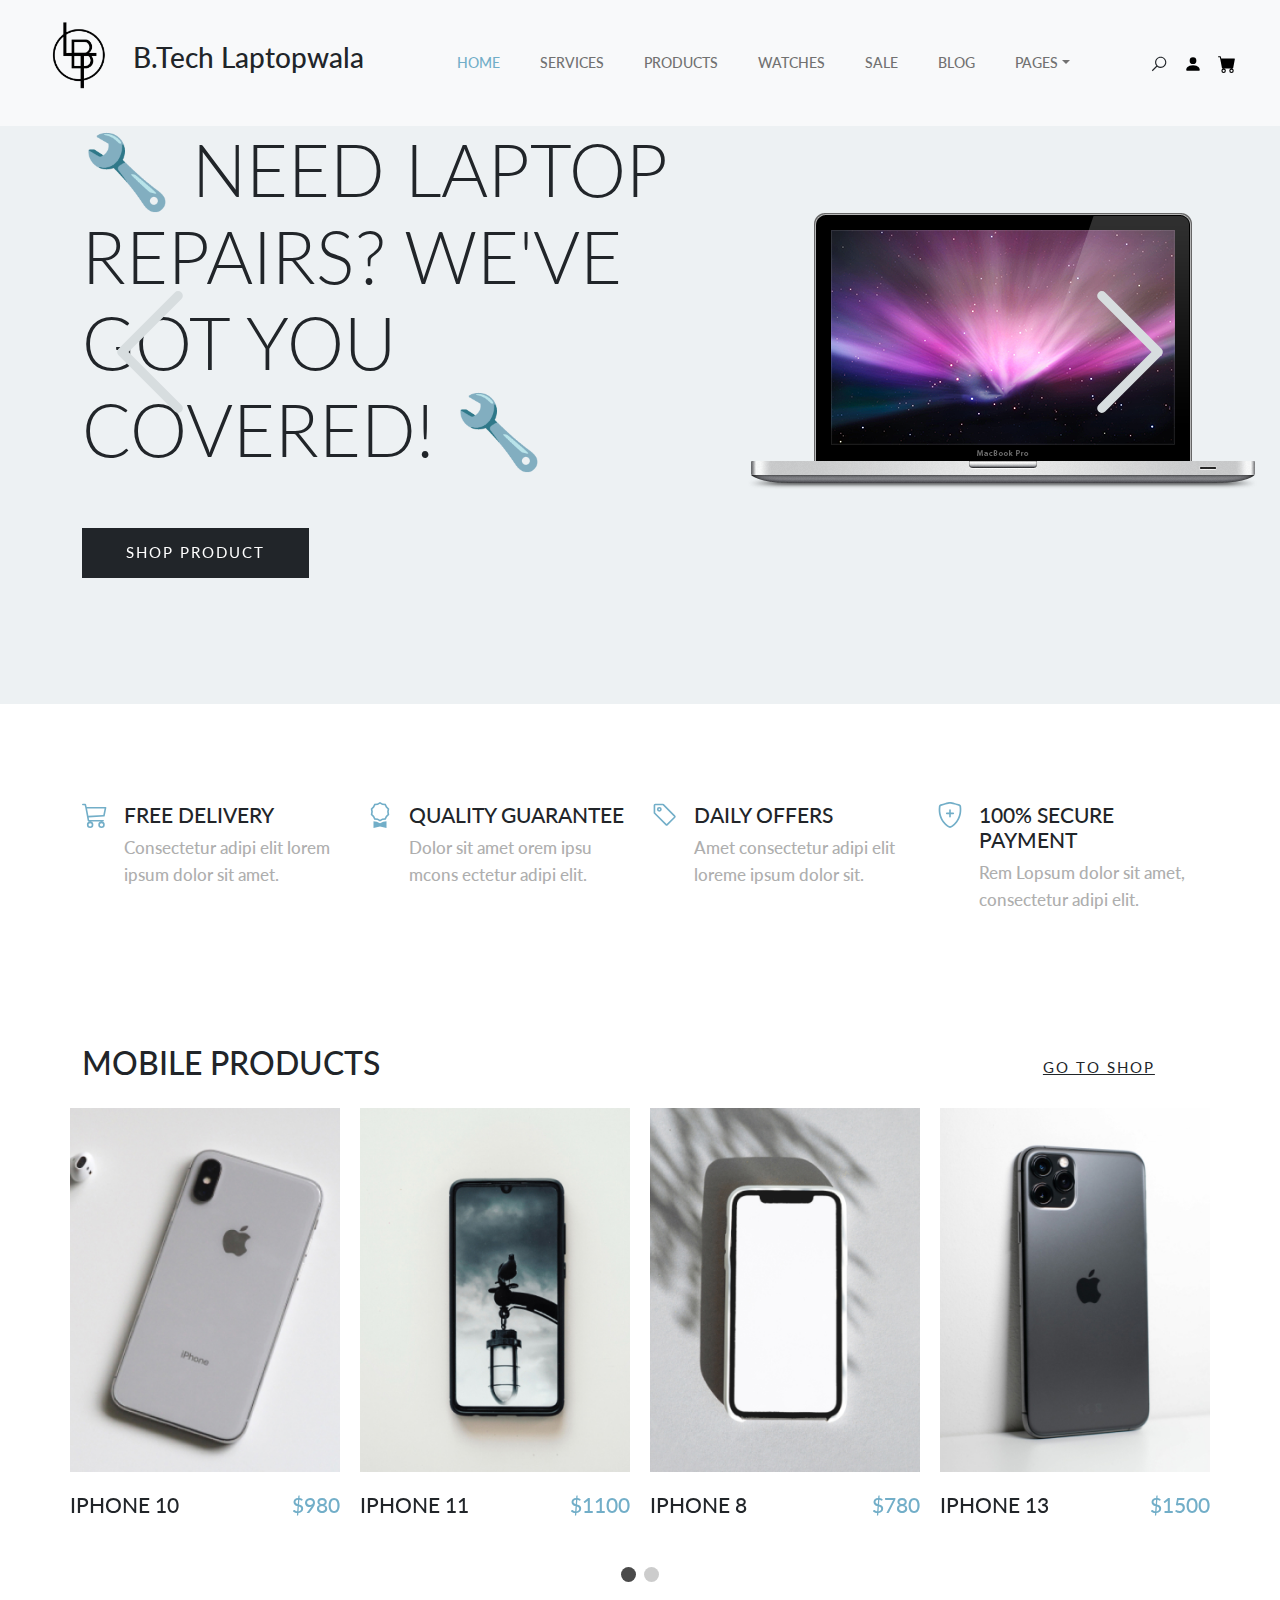
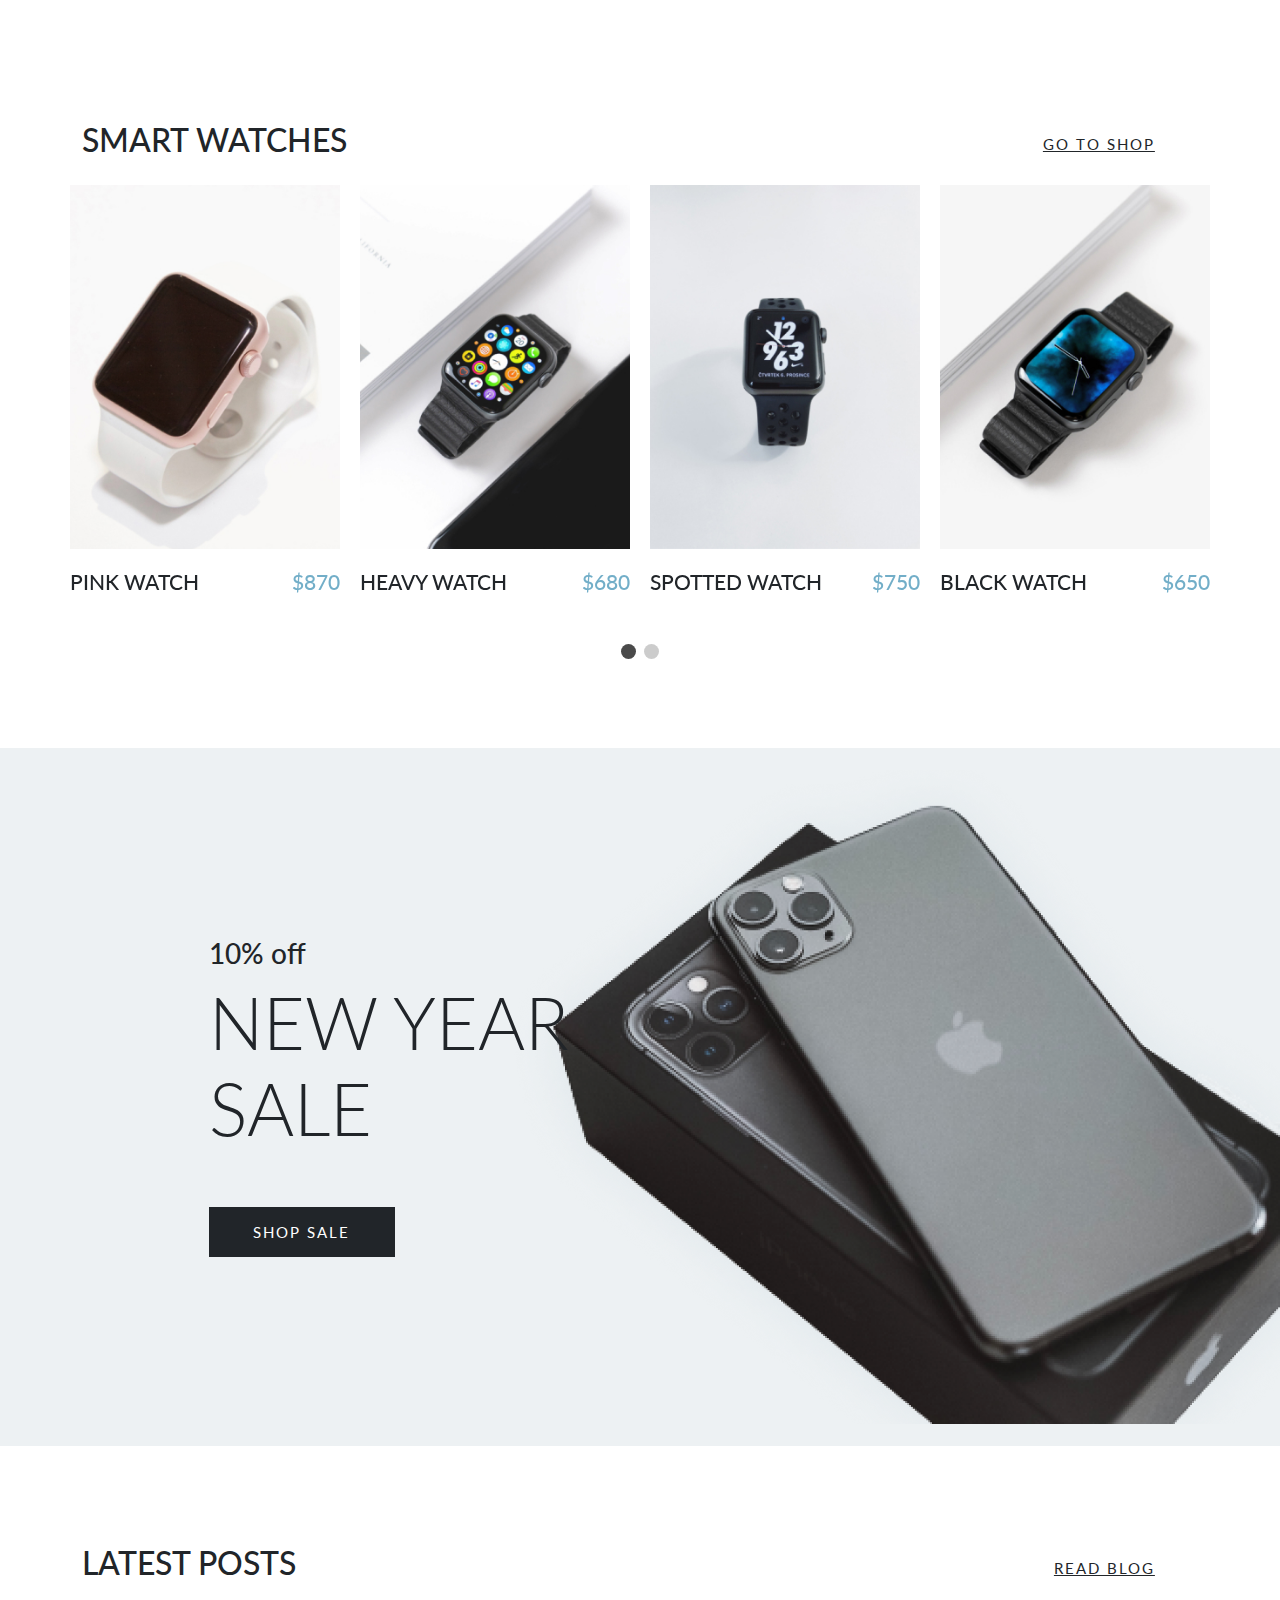
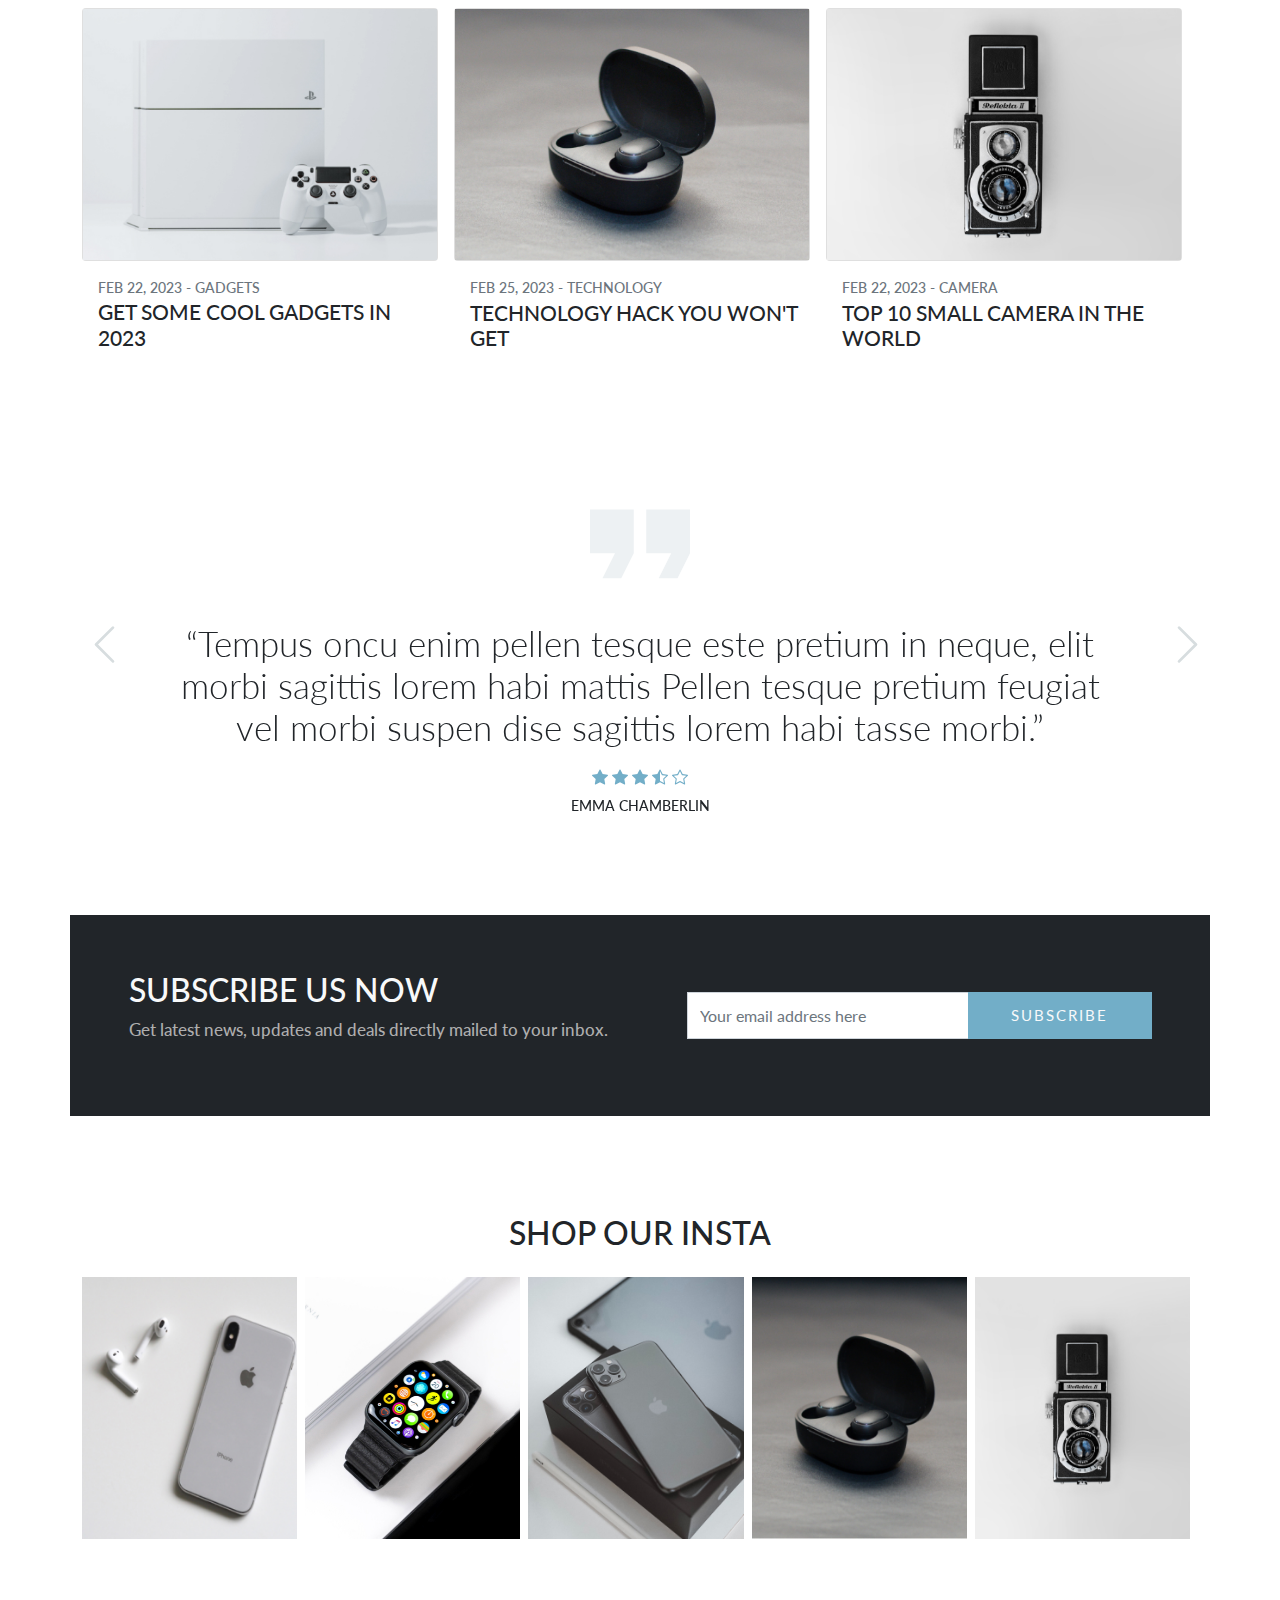
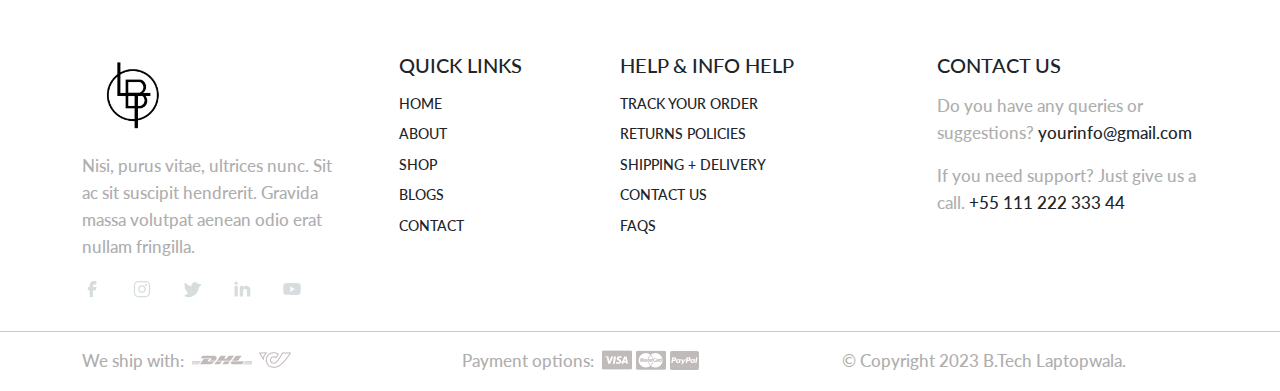
==== commit 523bd3f4: "home banner" ====
--- a/index.html
+++ b/index.html
@@ -422,11 +422,11 @@
           <div class="swiper-slide">
             <div class="container">
               <div class="row d-flex align-items-center">
-                <div class="col-md-6">
+                <div class="col-md-7">
                   <div class="banner-content">
-                    <h1 class="display-2 text-uppercase text-dark pb-5">
-                      Your Products Are Great.
-                    </h1>
+                    <h2 class="display-2 text-uppercase text-dark pb-5">
+                      🔧 Need Laptop Repairs? We've Got You Covered! 🔧
+                    </h2>
                     <a
                       href="shop.html"
                       class="btn btn-medium btn-dark text-uppercase btn-rounded-none"
@@ -434,8 +434,8 @@
                     >
                   </div>
                 </div>
-                <div class="col-md-5">
-                  <div class="image-holder">
+                <div class="col-md-5 py-5">
+                  <div class="image-holder py-5">
                     <img src="images/banner-image.png" alt="banner" />
                   </div>
                 </div>
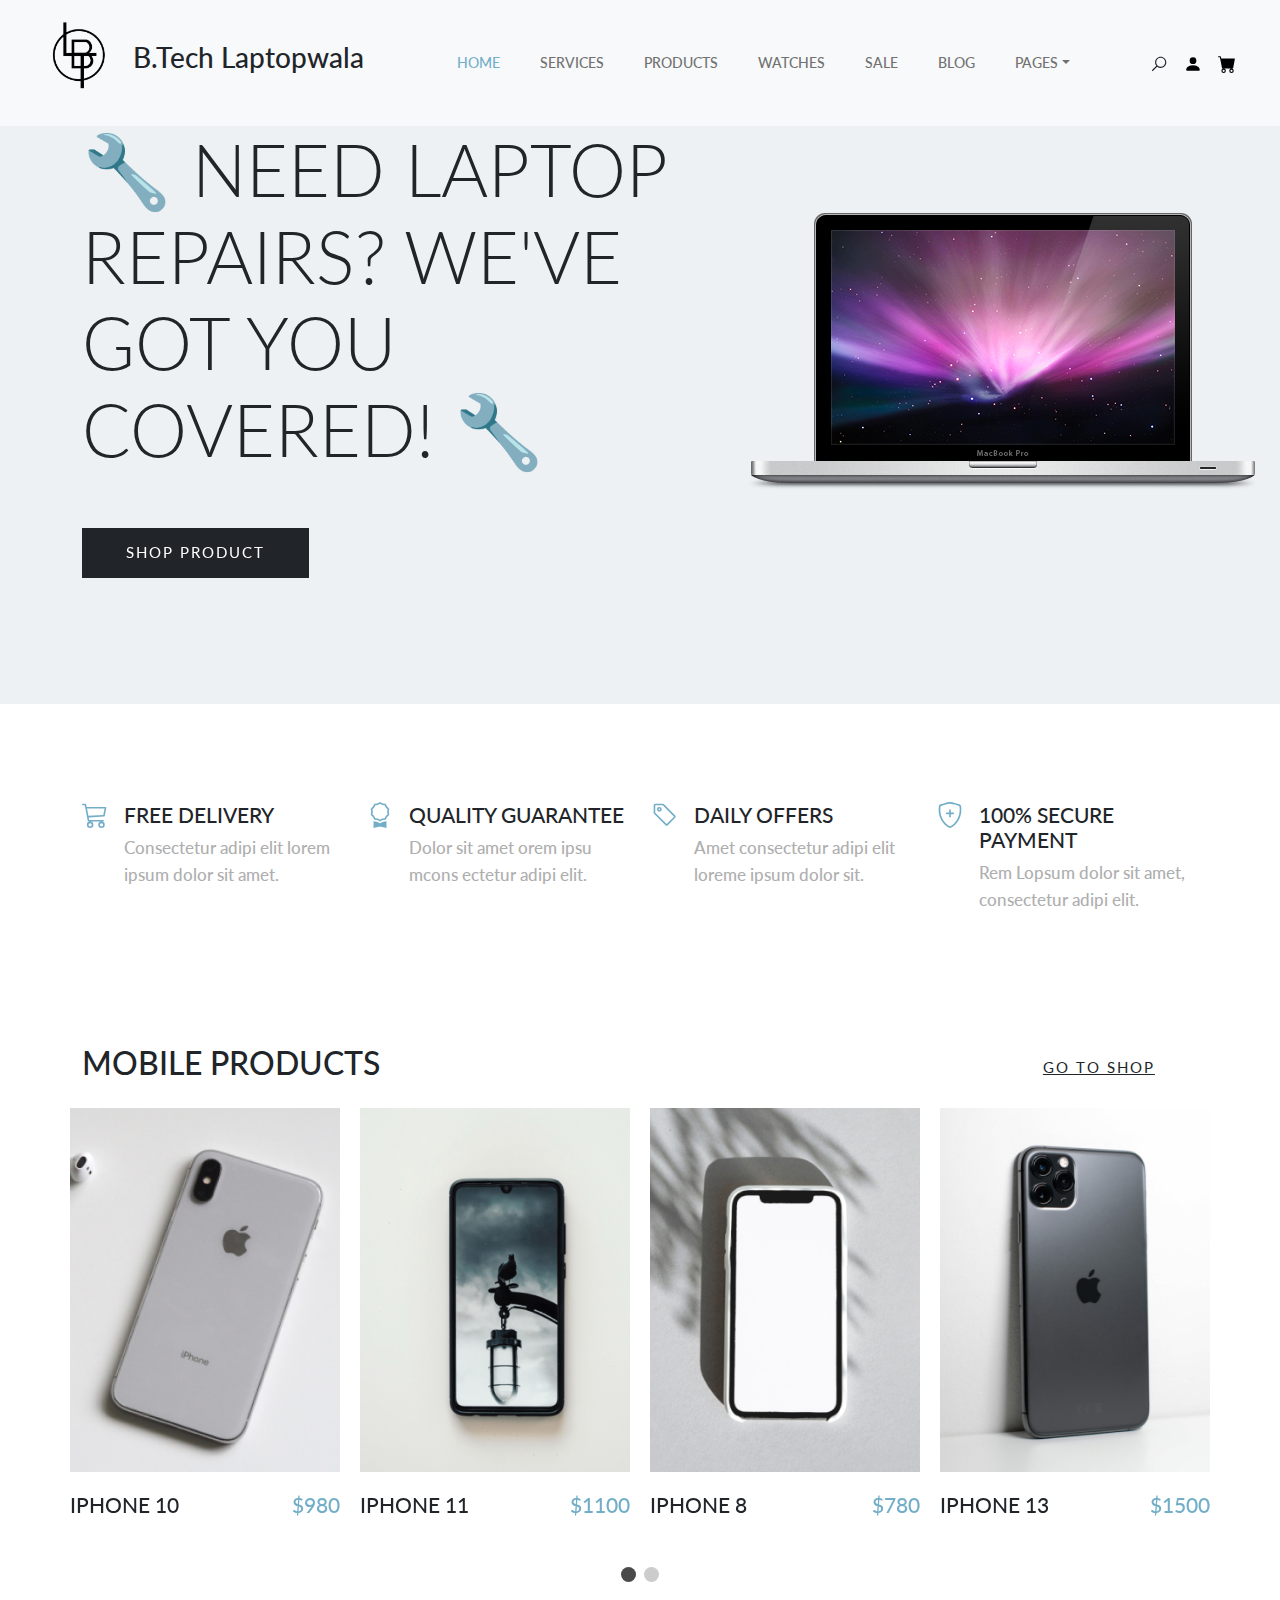
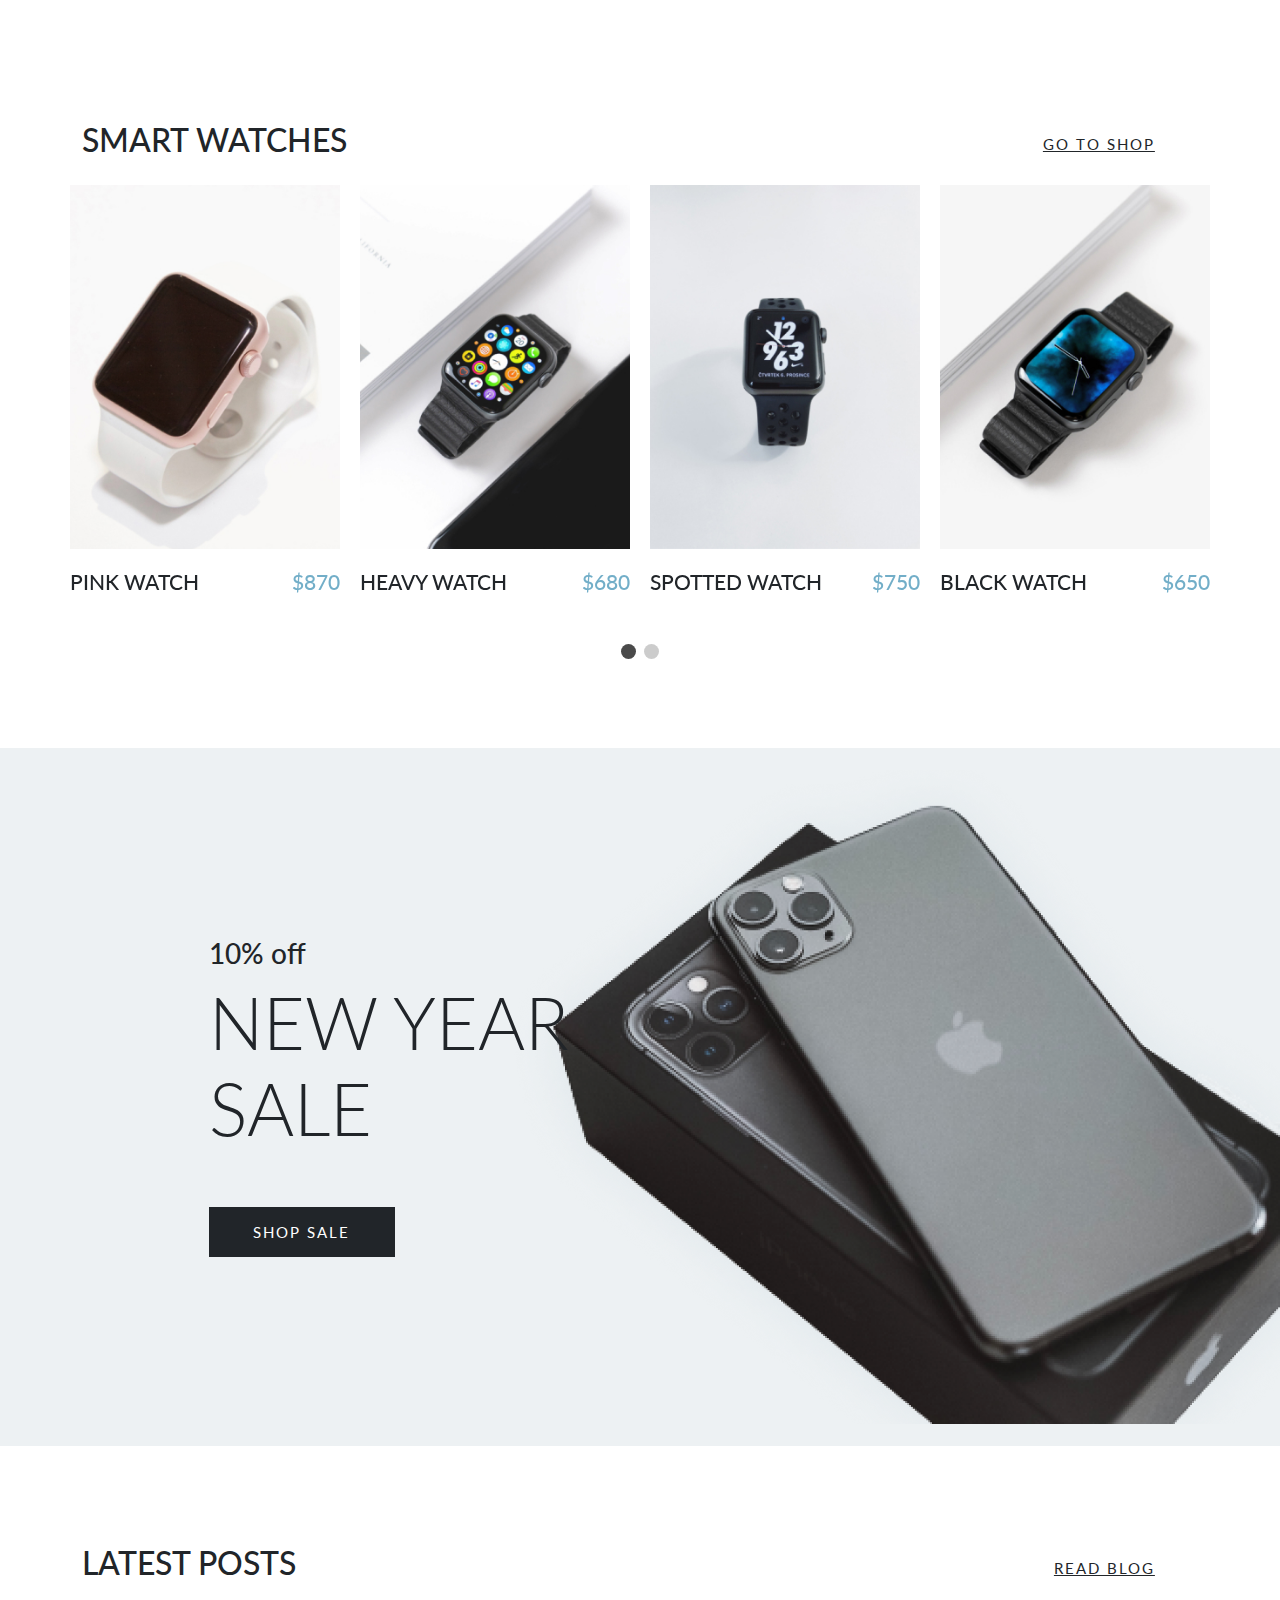
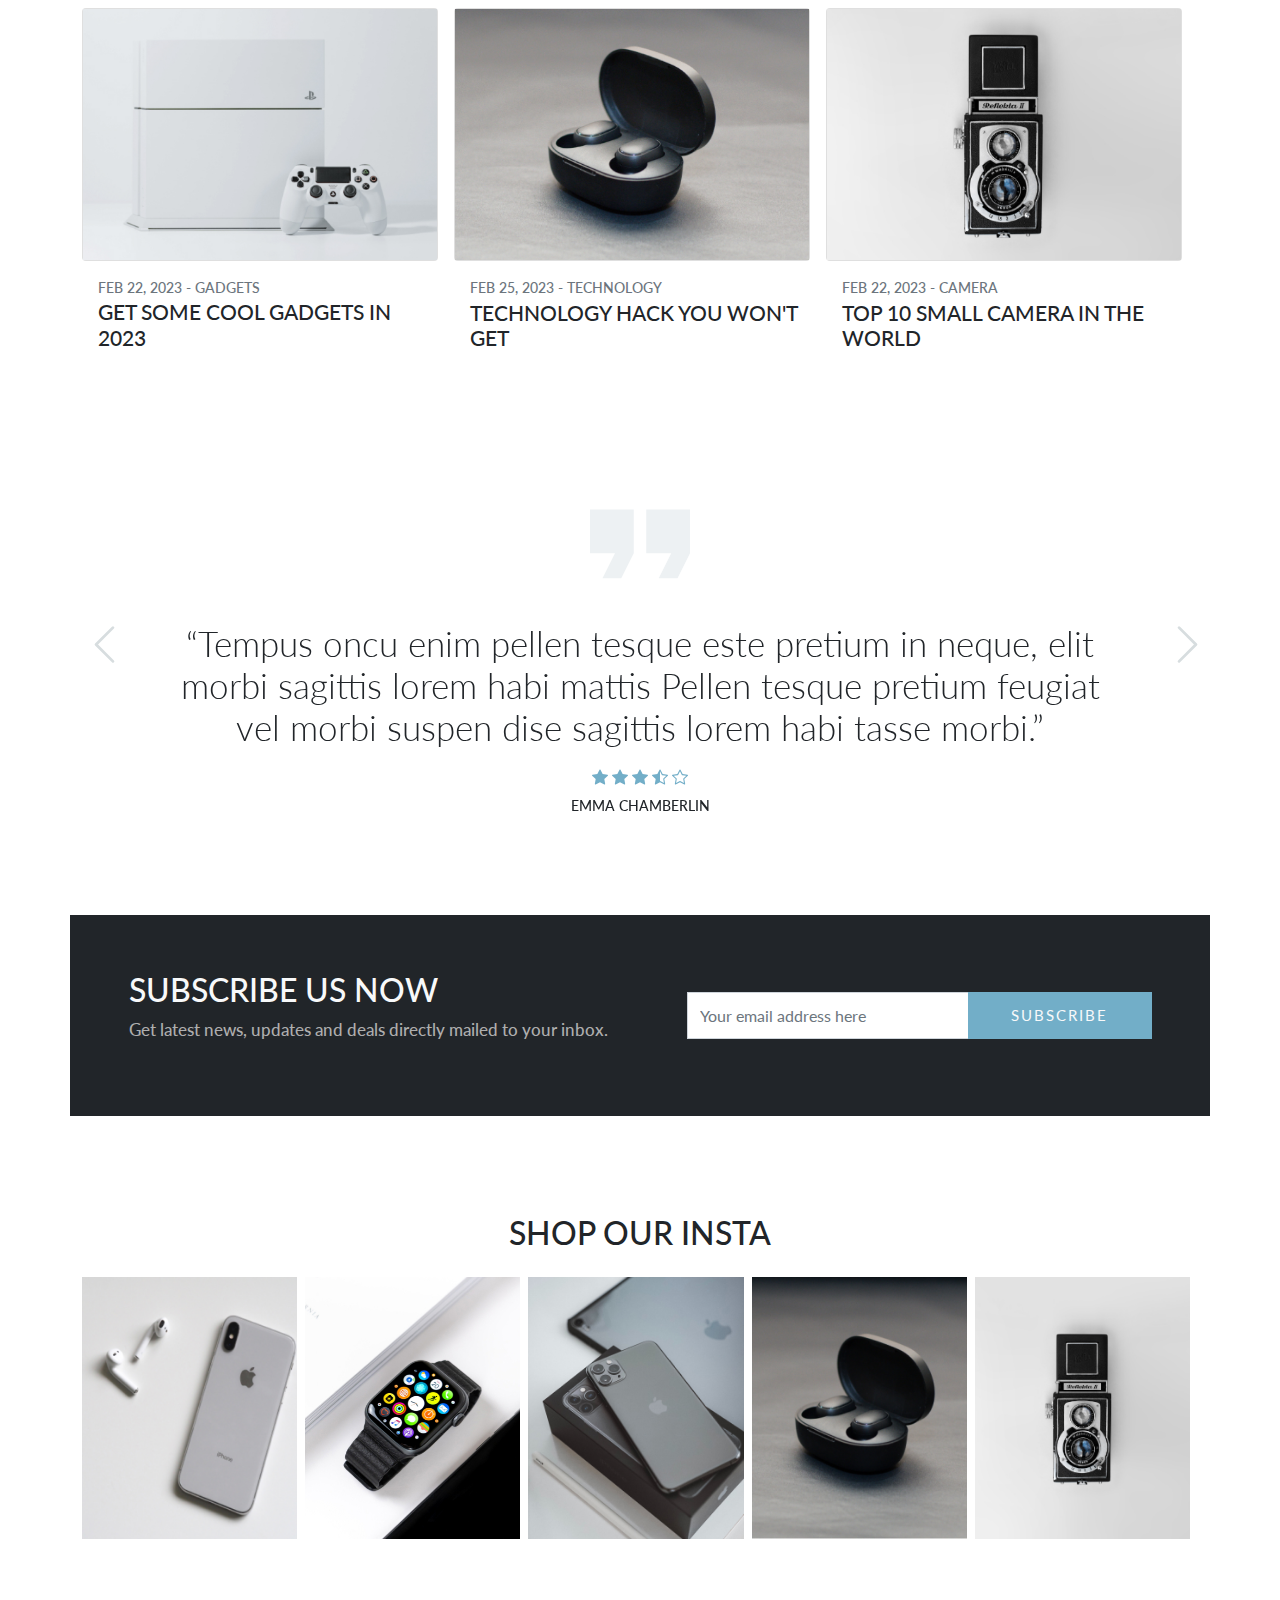
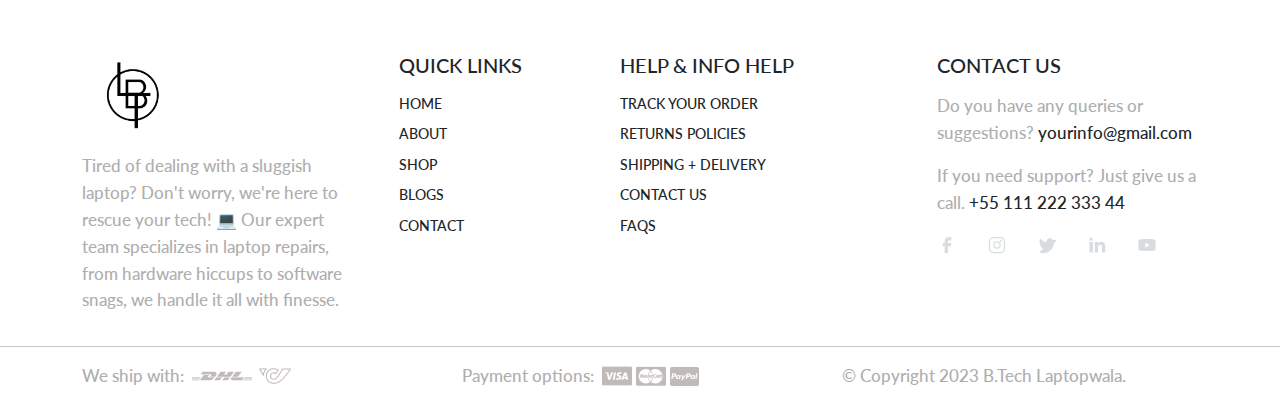
==== commit e57be807: "my products" ====
--- a/index.html
+++ b/index.html
@@ -329,7 +329,7 @@
                   <a class="nav-link me-4" href="/services.html">Services</a>
                 </li>
                 <li class="nav-item">
-                  <a class="nav-link me-4" href="#mobile-products">Products</a>
+                  <a class="nav-link me-4" href="/products.html">Products</a>
                 </li>
                 <li class="nav-item">
                   <a class="nav-link me-4" href="#smart-watches">Watches</a>
@@ -457,8 +457,8 @@
                     >
                   </div>
                 </div>
-                <div class="col-md-5">
-                  <div class="image-holder">
+                <div class="col-md-5 py-5">
+                  <div class="image-holder py-5">
                     <img src="images/banner-image.png" alt="banner" />
                   </div>
                 </div>
@@ -466,16 +466,6 @@
             </div>
           </div>
         </div>
-      </div>
-      <div class="swiper-icon swiper-arrow swiper-arrow-prev">
-        <svg class="chevron-left">
-          <use xlink:href="#chevron-left" />
-        </svg>
-      </div>
-      <div class="swiper-icon swiper-arrow swiper-arrow-next">
-        <svg class="chevron-right">
-          <use xlink:href="#chevron-right" />
-        </svg>
       </div>
     </section>
     <section id="company-services" class="padding-large">
@@ -1221,9 +1211,67 @@
                     style="width: 100px"
                   />
                   <p>
-                    Nisi, purus vitae, ultrices nunc. Sit ac sit suscipit
-                    hendrerit. Gravida massa volutpat aenean odio erat nullam
-                    fringilla.
+                    Tired of dealing with a sluggish laptop? Don't worry, we're
+                    here to rescue your tech! 💻 Our expert team specializes in
+                    laptop repairs, from hardware hiccups to software snags, we
+                    handle it all with finesse.
+                  </p>
+                </div>
+              </div>
+              <div class="col-lg-2 col-sm-6 pb-3">
+                <div class="footer-menu text-uppercase">
+                  <h5 class="widget-title pb-2">Quick Links</h5>
+                  <ul class="menu-list list-unstyled text-uppercase">
+                    <li class="menu-item pb-2">
+                      <a href="#">Home</a>
+                    </li>
+                    <li class="menu-item pb-2">
+                      <a href="#">About</a>
+                    </li>
+                    <li class="menu-item pb-2">
+                      <a href="#">Shop</a>
+                    </li>
+                    <li class="menu-item pb-2">
+                      <a href="#">Blogs</a>
+                    </li>
+                    <li class="menu-item pb-2">
+                      <a href="#">Contact</a>
+                    </li>
+                  </ul>
+                </div>
+              </div>
+              <div class="col-lg-3 col-sm-6 pb-3">
+                <div class="footer-menu text-uppercase">
+                  <h5 class="widget-title pb-2">Help & Info Help</h5>
+                  <ul class="menu-list list-unstyled">
+                    <li class="menu-item pb-2">
+                      <a href="#">Track Your Order</a>
+                    </li>
+                    <li class="menu-item pb-2">
+                      <a href="#">Returns Policies</a>
+                    </li>
+                    <li class="menu-item pb-2">
+                      <a href="#">Shipping + Delivery</a>
+                    </li>
+                    <li class="menu-item pb-2">
+                      <a href="#">Contact Us</a>
+                    </li>
+                    <li class="menu-item pb-2">
+                      <a href="#">Faqs</a>
+                    </li>
+                  </ul>
+                </div>
+              </div>
+              <div class="col-lg-3 col-sm-6 pb-3">
+                <div class="footer-menu contact-item">
+                  <h5 class="widget-title text-uppercase pb-2">Contact Us</h5>
+                  <p>
+                    Do you have any queries or suggestions?
+                    <a href="mailto:">yourinfo@gmail.com</a>
+                  </p>
+                  <p>
+                    If you need support? Just give us a call.
+                    <a href="">+55 111 222 333 44</a>
                   </p>
                   <div class="social-links">
                     <ul class="d-flex list-unstyled">
@@ -1266,63 +1314,6 @@
                   </div>
                 </div>
               </div>
-              <div class="col-lg-2 col-sm-6 pb-3">
-                <div class="footer-menu text-uppercase">
-                  <h5 class="widget-title pb-2">Quick Links</h5>
-                  <ul class="menu-list list-unstyled text-uppercase">
-                    <li class="menu-item pb-2">
-                      <a href="#">Home</a>
-                    </li>
-                    <li class="menu-item pb-2">
-                      <a href="#">About</a>
-                    </li>
-                    <li class="menu-item pb-2">
-                      <a href="#">Shop</a>
-                    </li>
-                    <li class="menu-item pb-2">
-                      <a href="#">Blogs</a>
-                    </li>
-                    <li class="menu-item pb-2">
-                      <a href="#">Contact</a>
-                    </li>
-                  </ul>
-                </div>
-              </div>
-              <div class="col-lg-3 col-sm-6 pb-3">
-                <div class="footer-menu text-uppercase">
-                  <h5 class="widget-title pb-2">Help & Info Help</h5>
-                  <ul class="menu-list list-unstyled">
-                    <li class="menu-item pb-2">
-                      <a href="#">Track Your Order</a>
-                    </li>
-                    <li class="menu-item pb-2">
-                      <a href="#">Returns Policies</a>
-                    </li>
-                    <li class="menu-item pb-2">
-                      <a href="#">Shipping + Delivery</a>
-                    </li>
-                    <li class="menu-item pb-2">
-                      <a href="#">Contact Us</a>
-                    </li>
-                    <li class="menu-item pb-2">
-                      <a href="#">Faqs</a>
-                    </li>
-                  </ul>
-                </div>
-              </div>
-              <div class="col-lg-3 col-sm-6 pb-3">
-                <div class="footer-menu contact-item">
-                  <h5 class="widget-title text-uppercase pb-2">Contact Us</h5>
-                  <p>
-                    Do you have any queries or suggestions?
-                    <a href="mailto:">yourinfo@gmail.com</a>
-                  </p>
-                  <p>
-                    If you need support? Just give us a call.
-                    <a href="">+55 111 222 333 44</a>
-                  </p>
-                </div>
-              </div>
             </div>
           </div>
         </div>
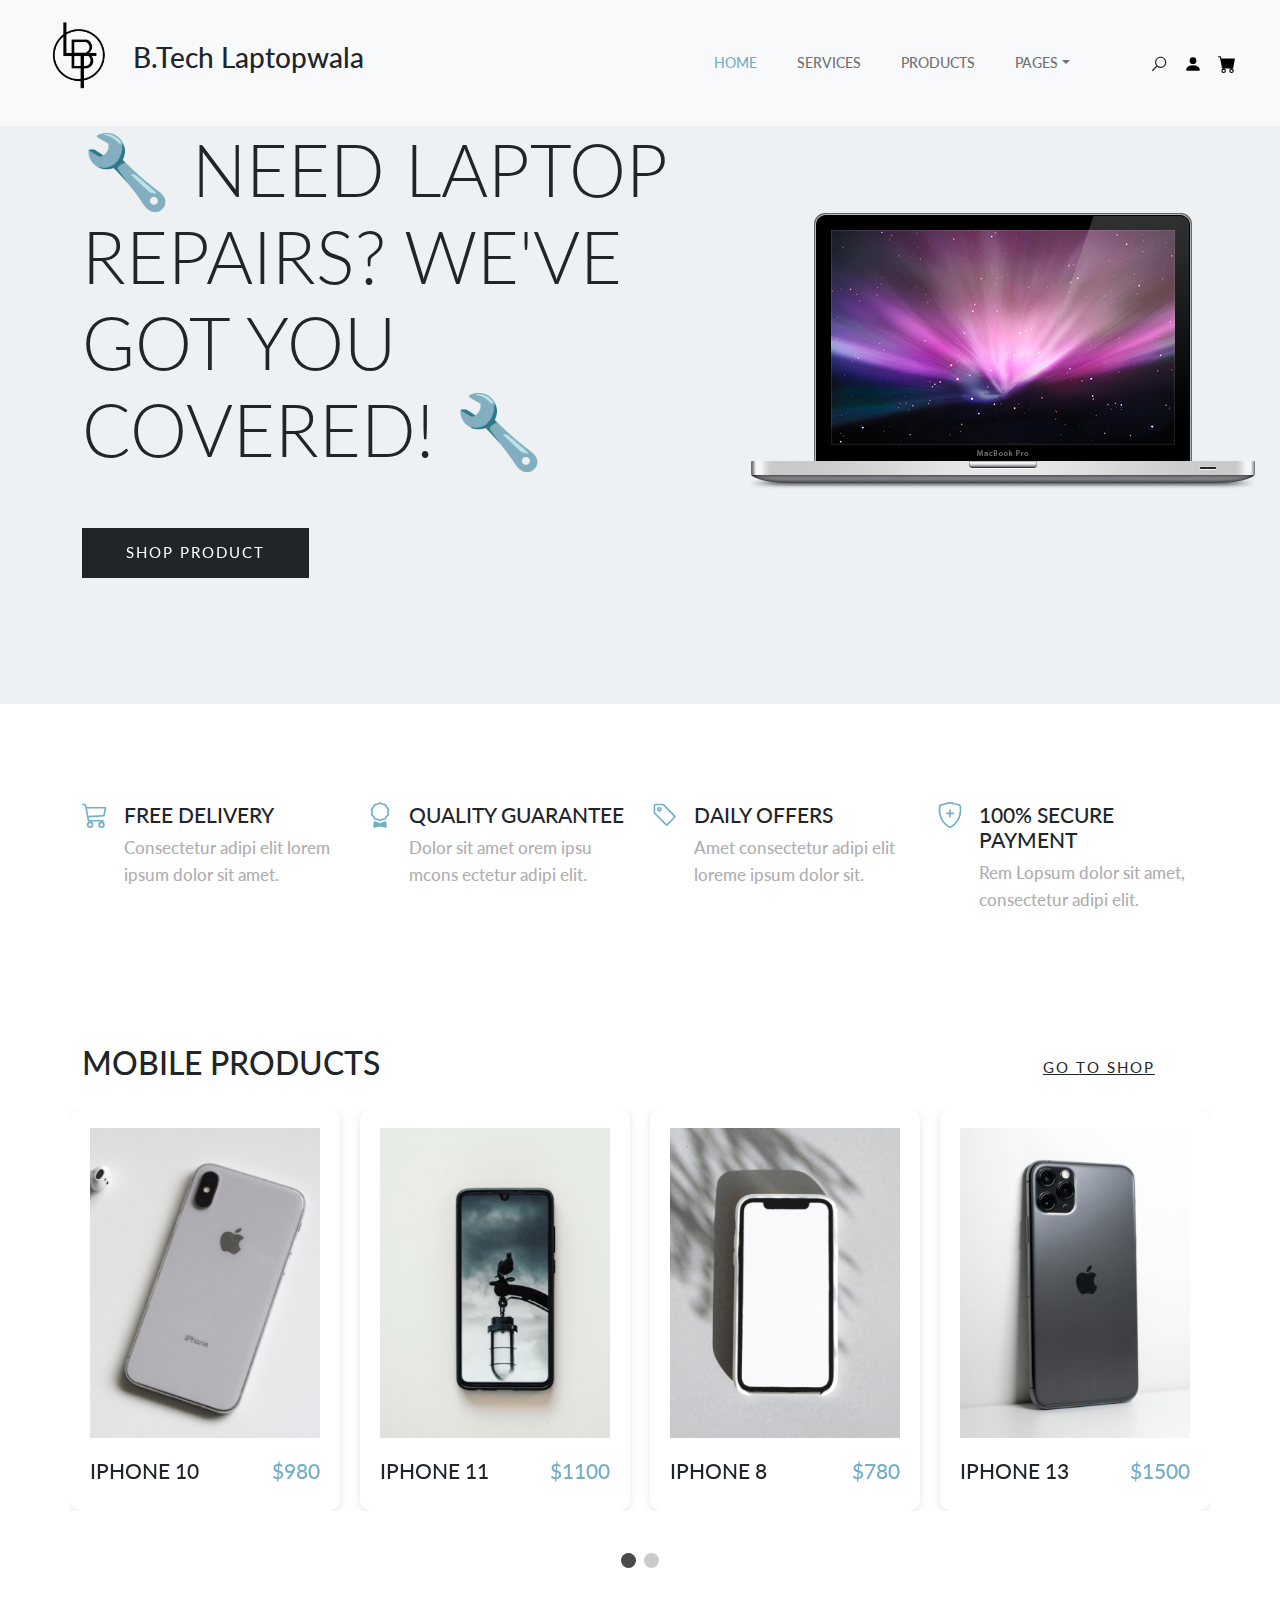
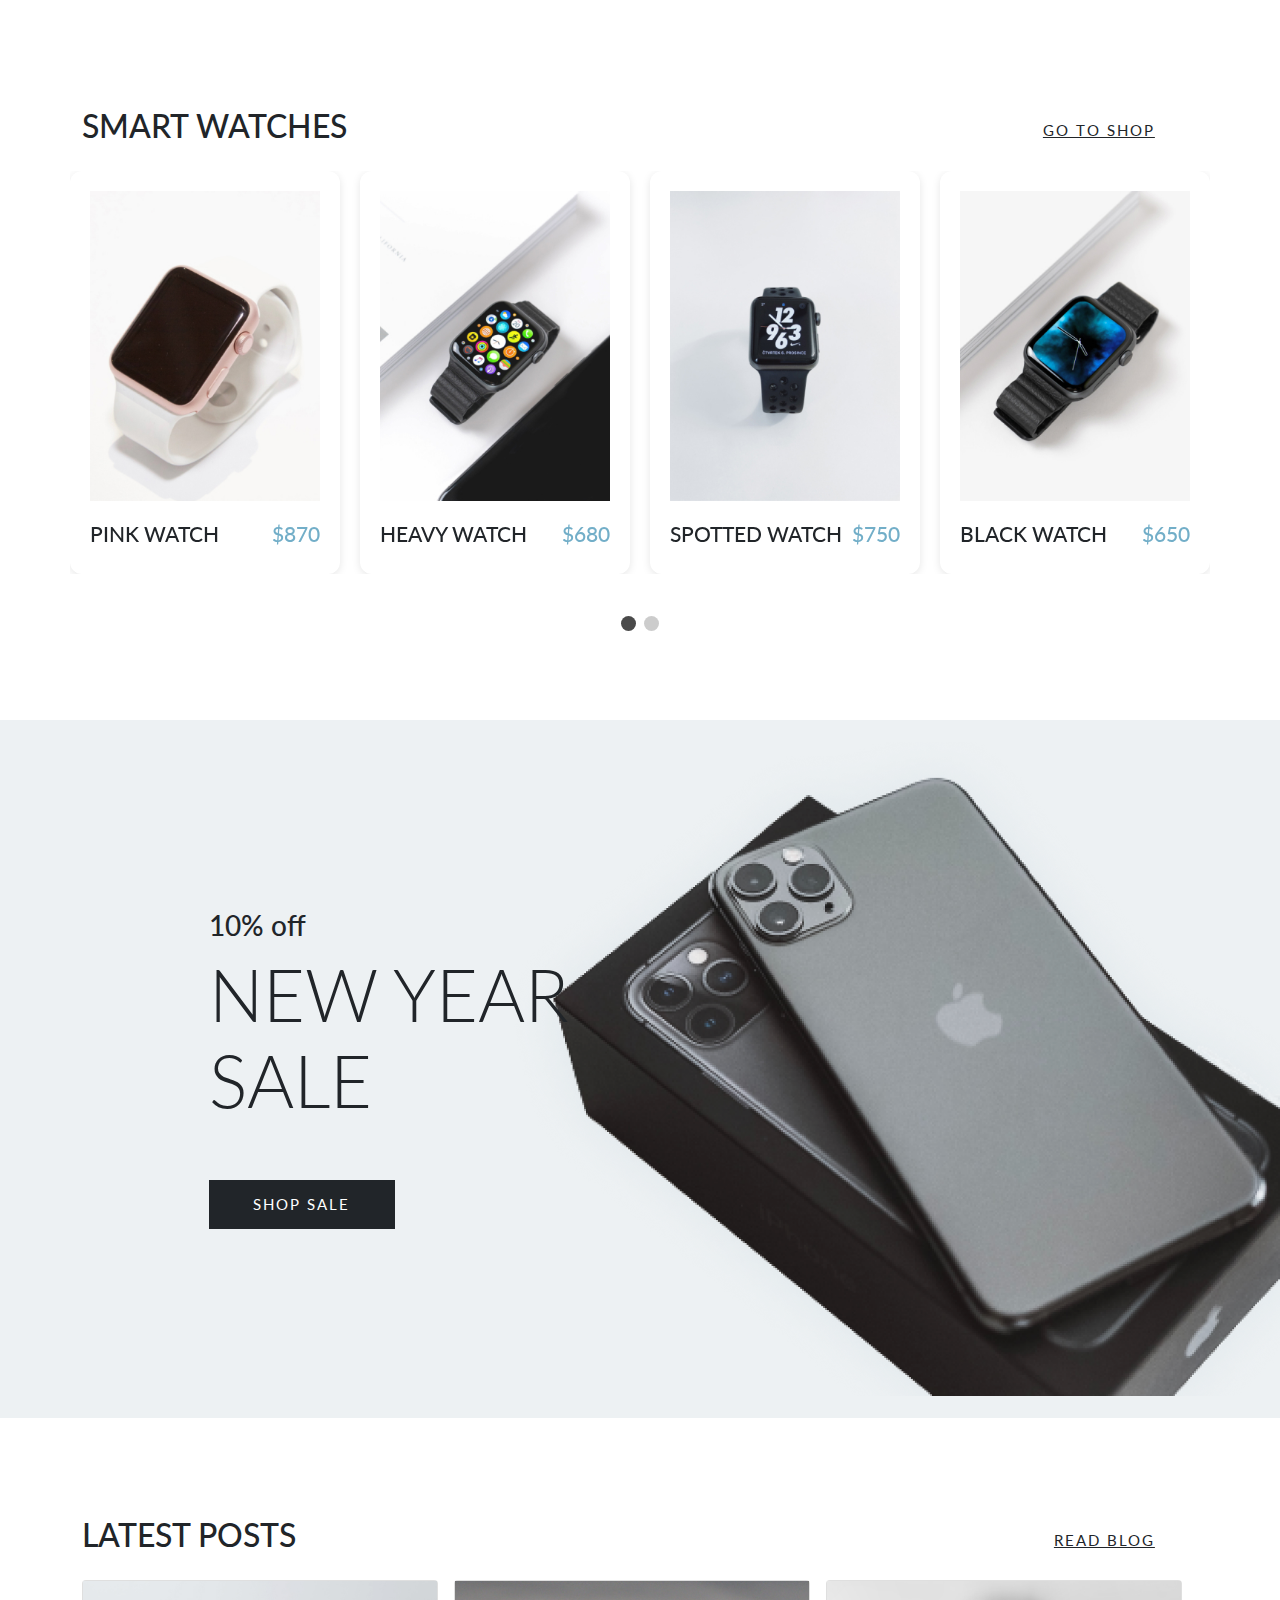
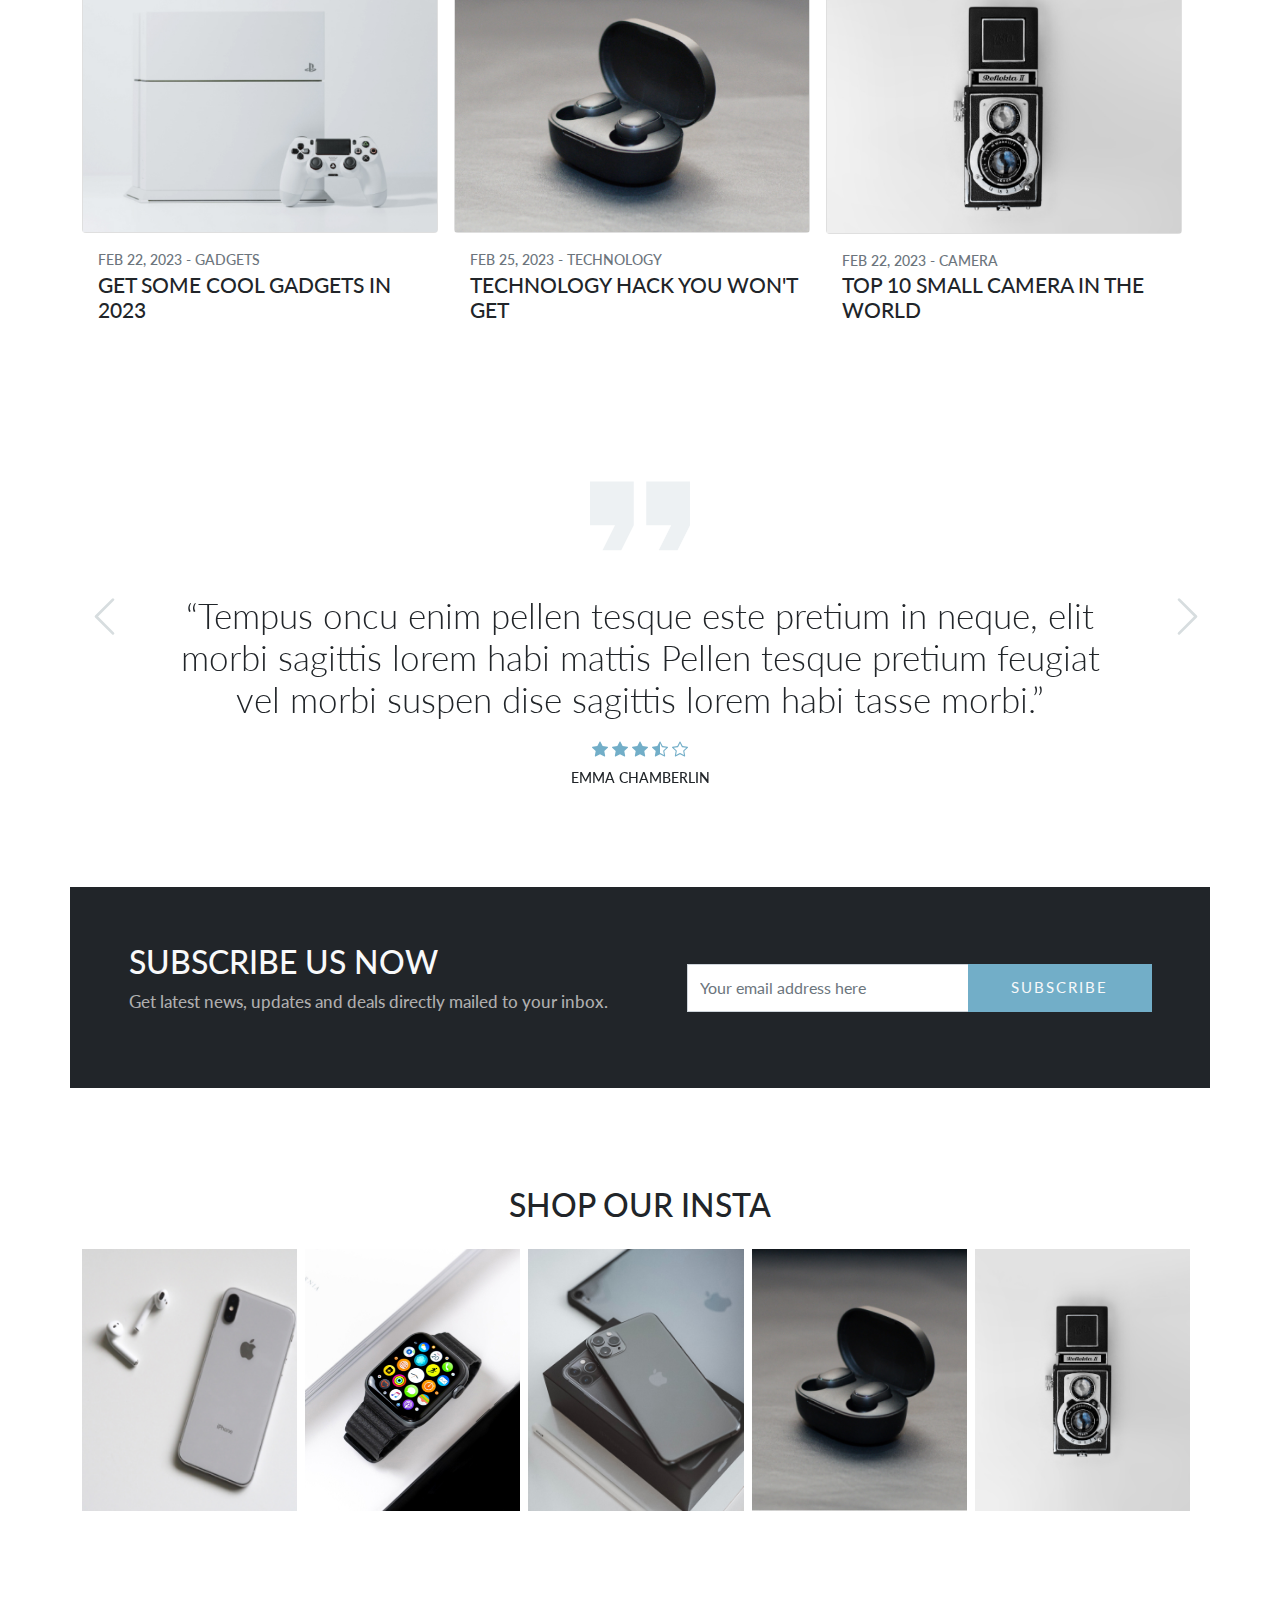
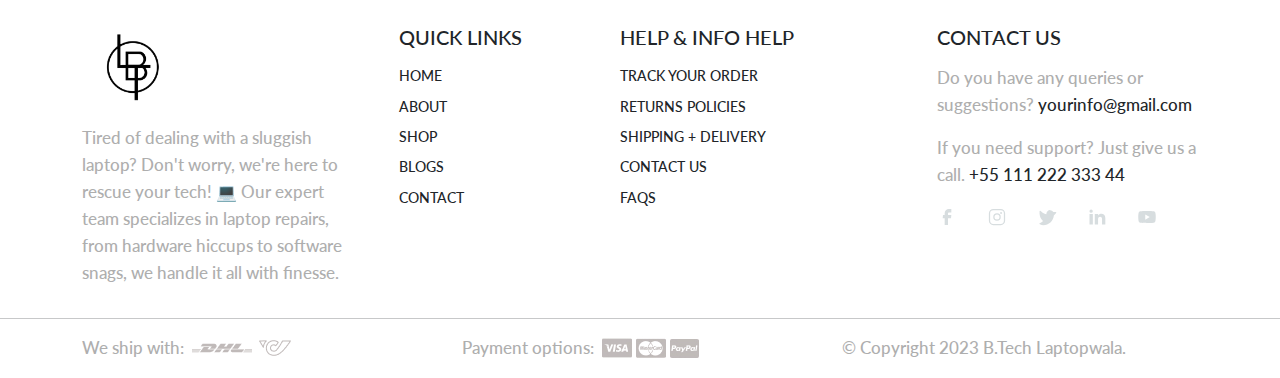
==== commit 5527c520: "website update" ====
--- a/index.html
+++ b/index.html
@@ -331,15 +331,7 @@
                 <li class="nav-item">
                   <a class="nav-link me-4" href="/products.html">Products</a>
                 </li>
-                <li class="nav-item">
-                  <a class="nav-link me-4" href="#smart-watches">Watches</a>
-                </li>
-                <li class="nav-item">
-                  <a class="nav-link me-4" href="#yearly-sale">Sale</a>
-                </li>
-                <li class="nav-item">
-                  <a class="nav-link me-4" href="#latest-blog">Blog</a>
-                </li>
+
                 <li class="nav-item dropdown">
                   <a
                     class="nav-link me-4 dropdown-toggle link-dark"
@@ -362,19 +354,7 @@
                     <li>
                       <a href="cart.html" class="dropdown-item">Cart</a>
                     </li>
-                    <li>
-                      <a href="checkout.html" class="dropdown-item">Checkout</a>
-                    </li>
-                    <li>
-                      <a href="single-post.html" class="dropdown-item"
-                        >Single Post</a
-                      >
-                    </li>
-                    <li>
-                      <a href="single-product.html" class="dropdown-item"
-                        >Single Product</a
-                      >
-                    </li>
+
                     <li>
                       <a href="contact.html" class="dropdown-item">Contact</a>
                     </li>
--- a/style.css
+++ b/style.css
@@ -1019,3 +1019,51 @@
 .post-navigation:focus svg {
     fill: var(--primary-color);
 }
+
+
+.noscroll::-webkit-scrollbar {
+	width: 0;
+  display: none;
+	background-color: #F5F5F5;
+}
+
+.selected-category {
+  border: 6px solid var(--primary-color);
+}
+
+.product-card {
+  background: white;
+  border-radius: 12px;
+  padding: 20px;
+  box-shadow: 0 2px 8px rgba(0,0,0,0.1);
+  transition: transform 0.2s;
+}
+.product-card:hover {
+  transform: translateY(-5px);
+}
+.product-image {
+  max-width: 200px;
+  height: auto;
+  margin: 0 auto 20px;
+}
+.add-btn {
+  background-color: white;
+  color: #2ecc71;
+  border: 2px solid #2ecc71;
+  border-radius: 4px;
+  padding: 5px 20px;
+  font-weight: 500;
+  transition: all 0.3s;
+}
+.add-btn:hover {
+  background-color: #2ecc71;
+  color: white;
+}
+.price {
+  font-size: 1.2rem;
+  font-weight: 500;
+}
+select.form-select {
+  width: auto;
+  display: inline-block;
+}